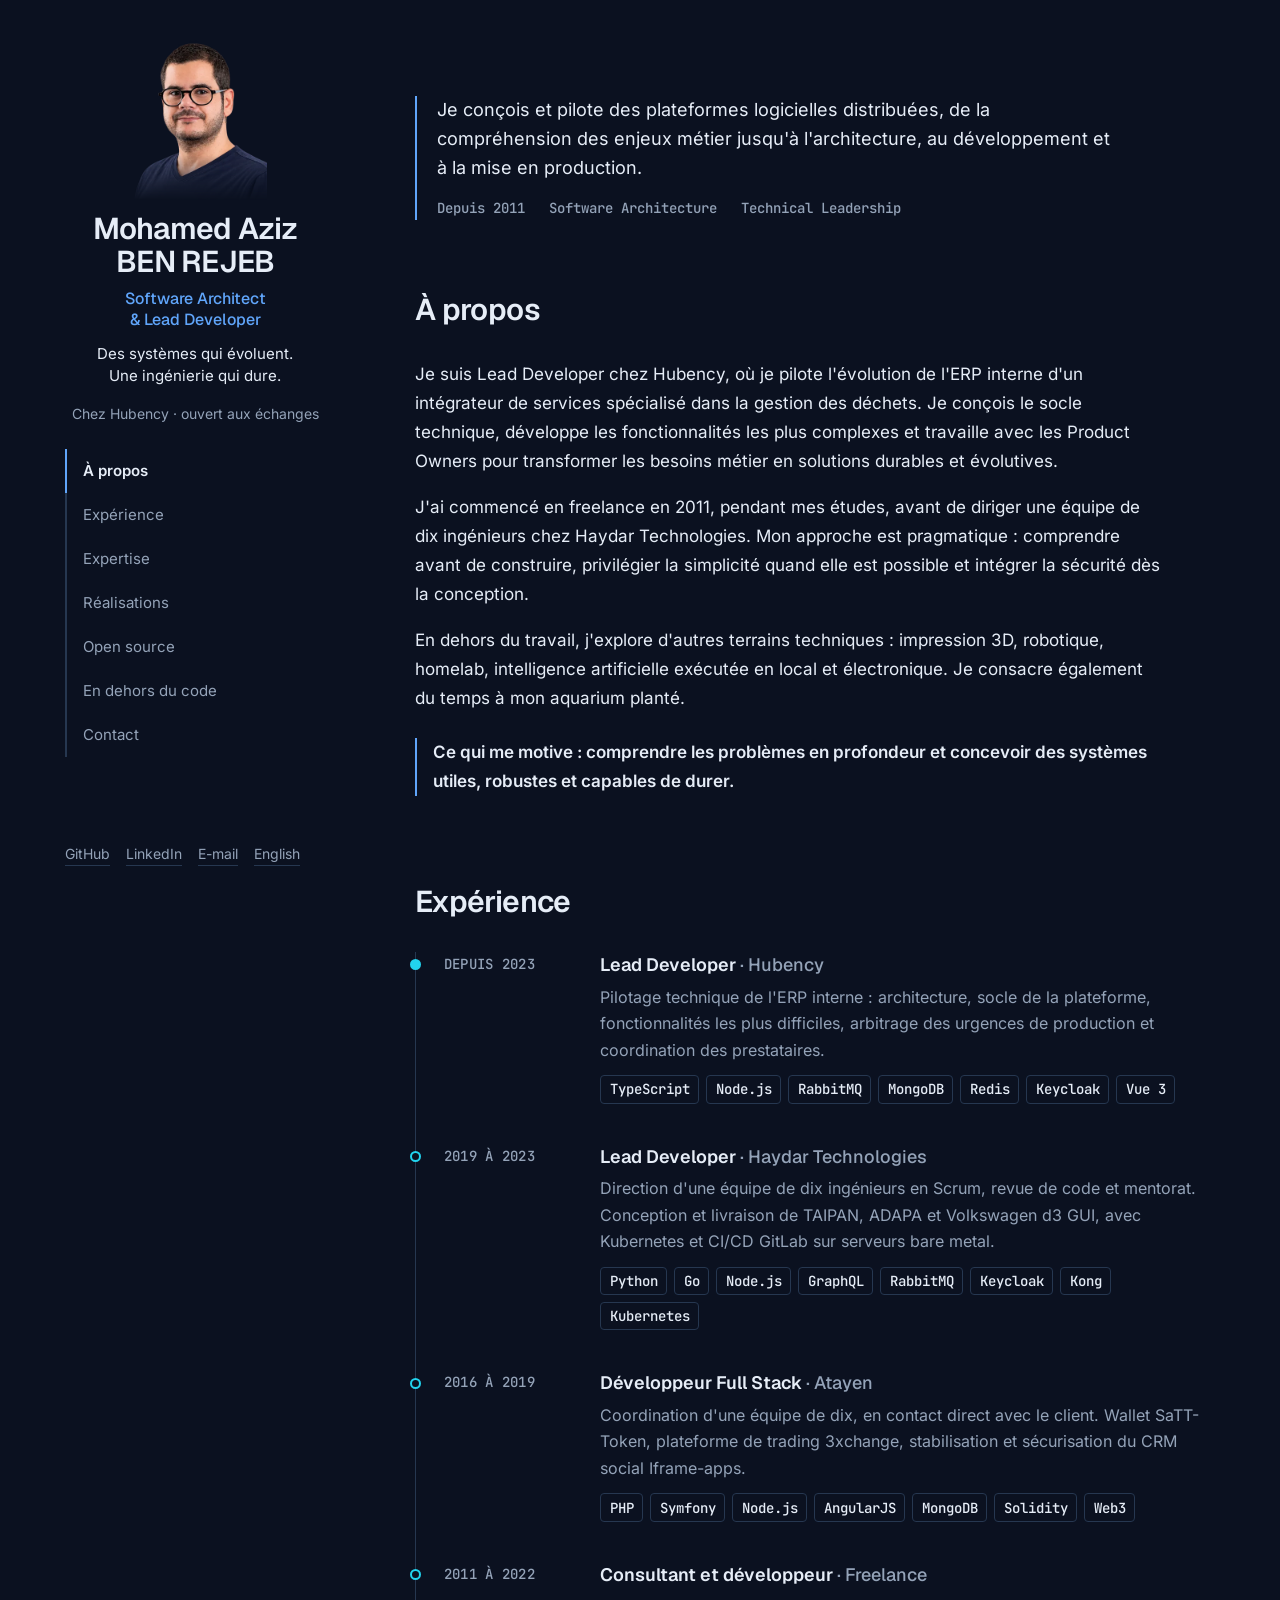
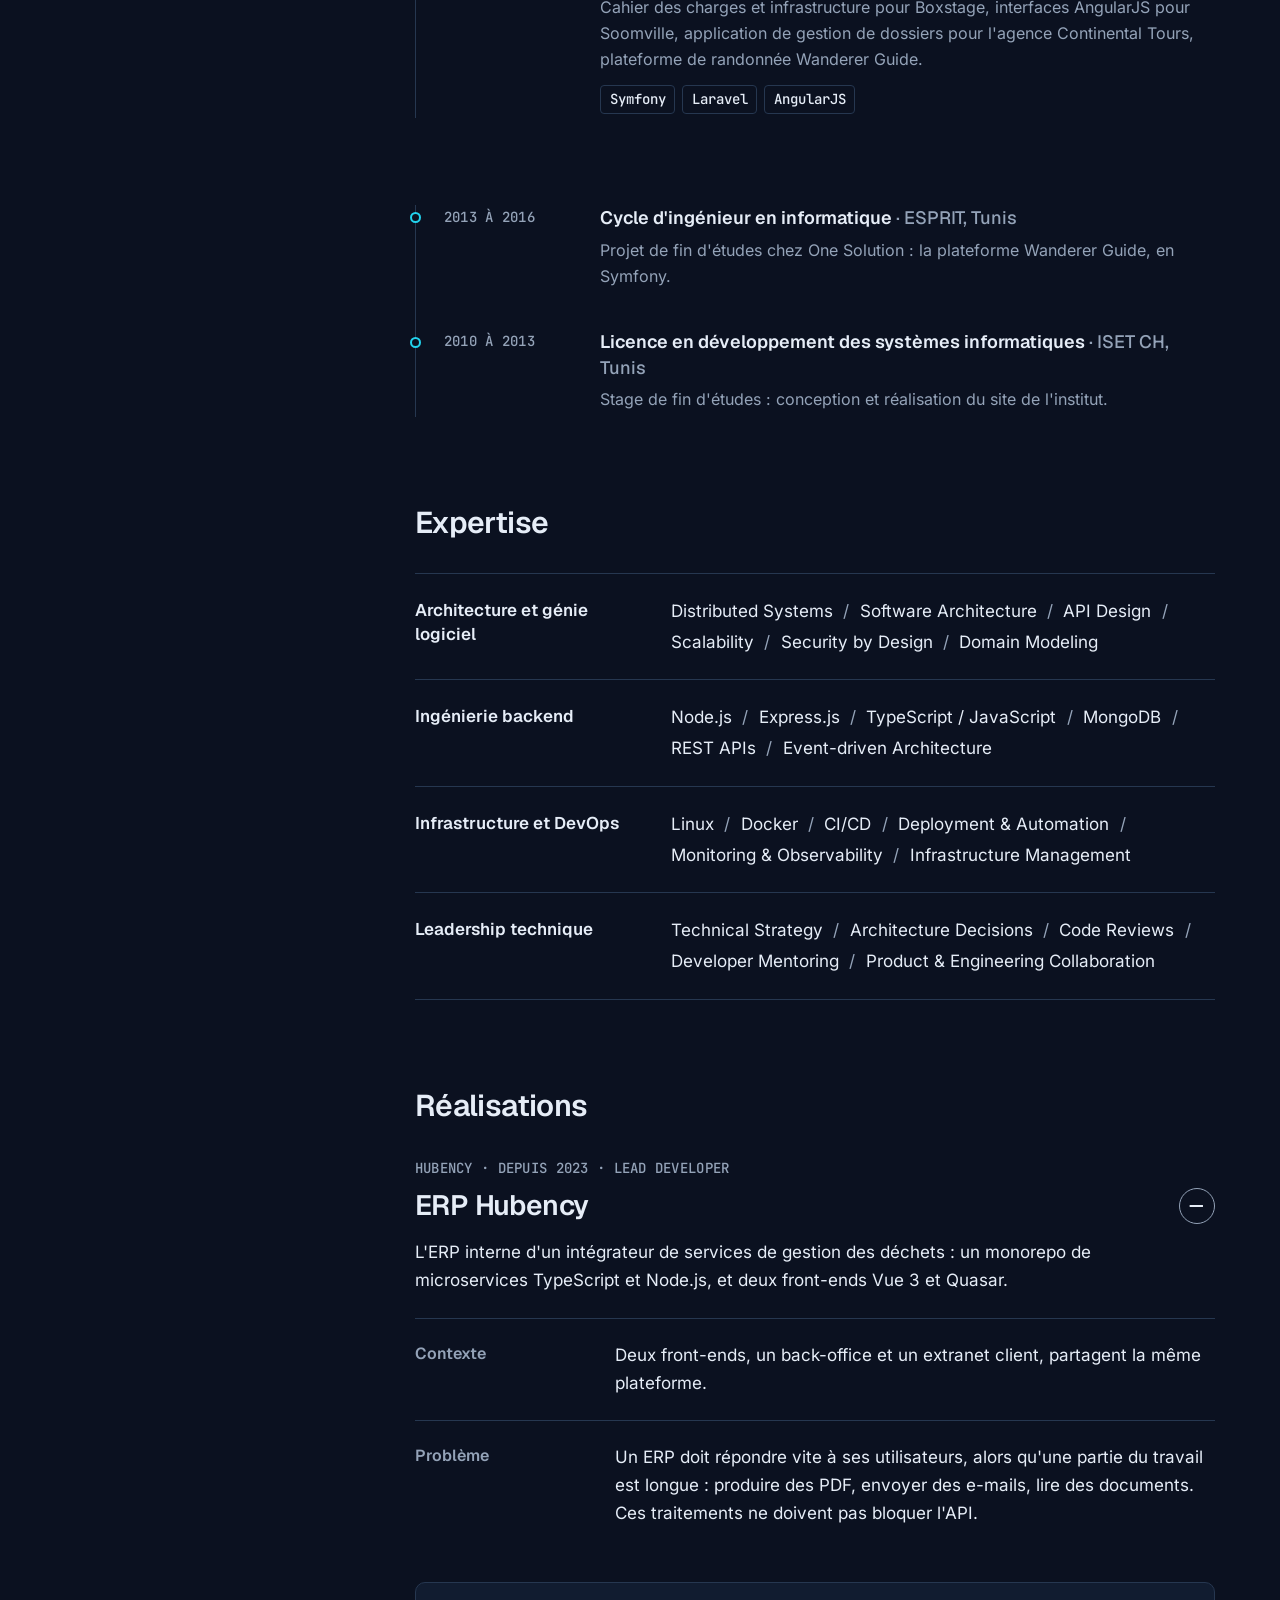
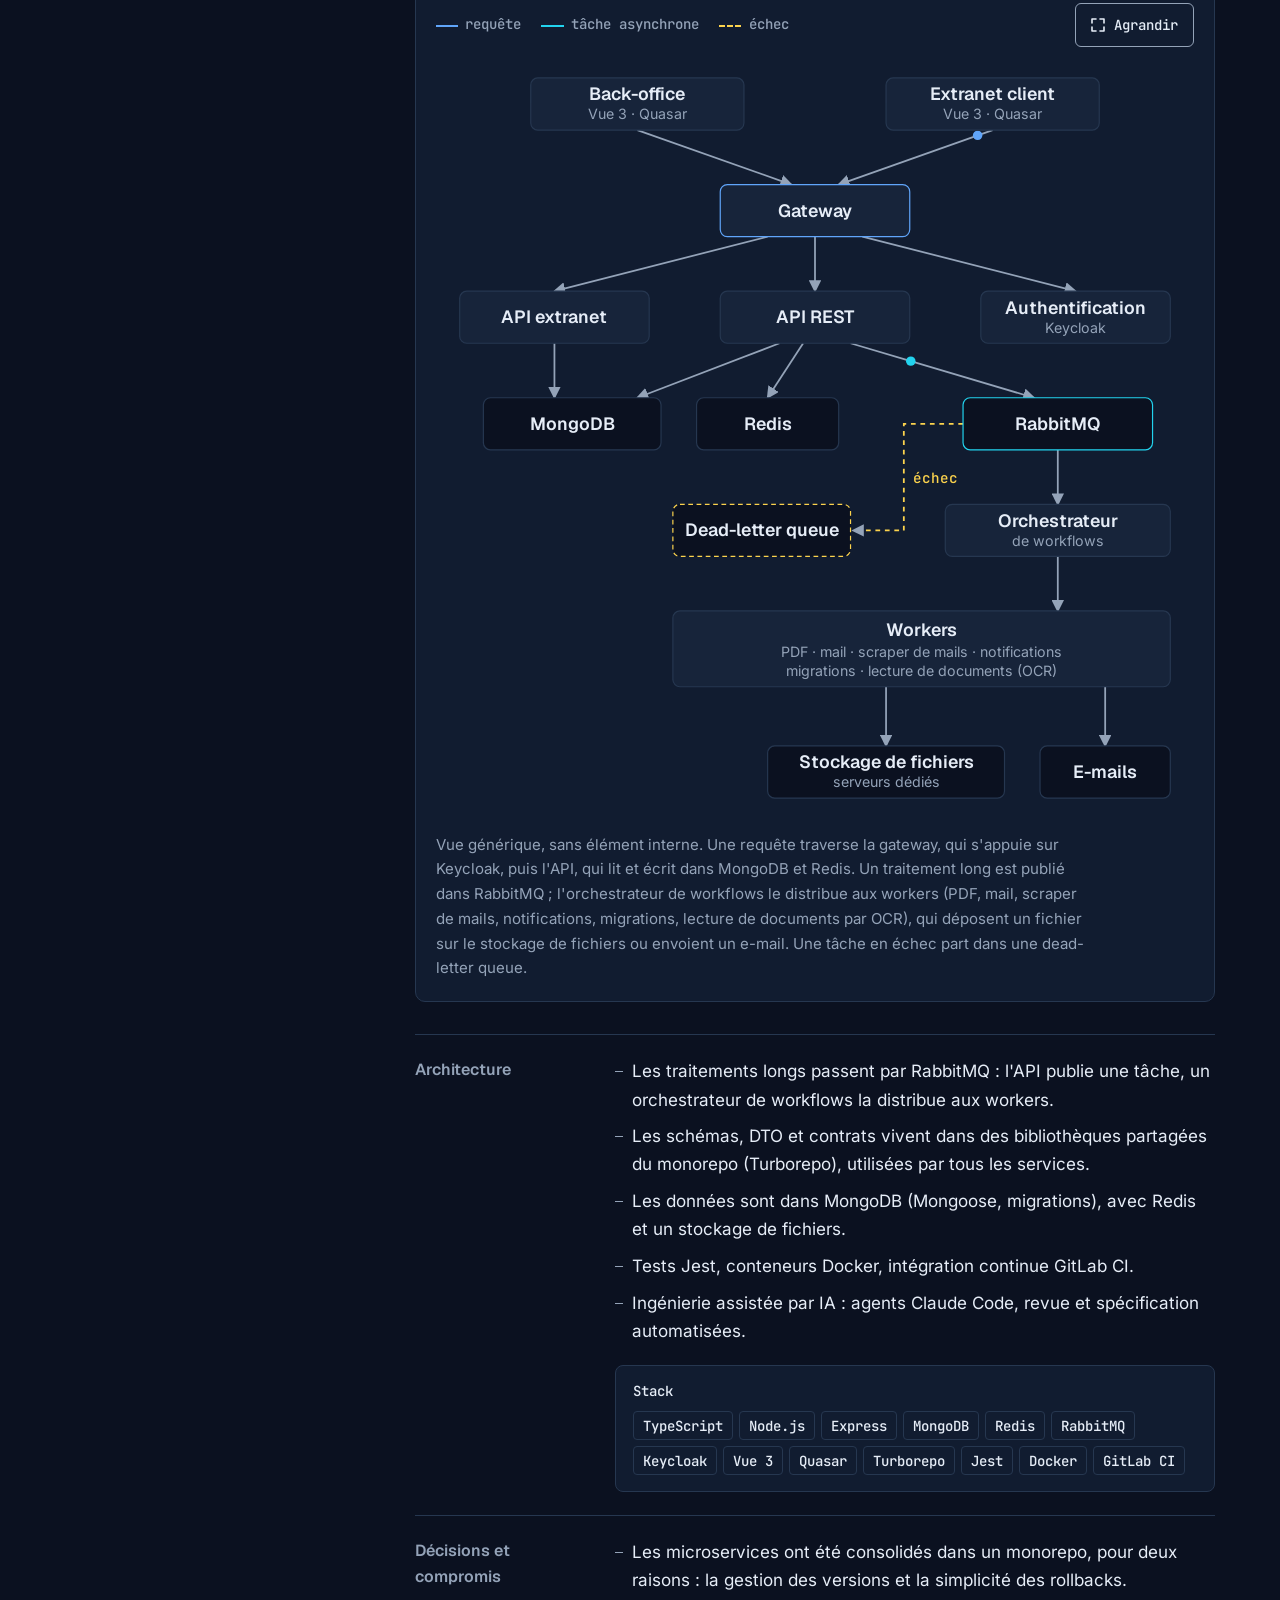
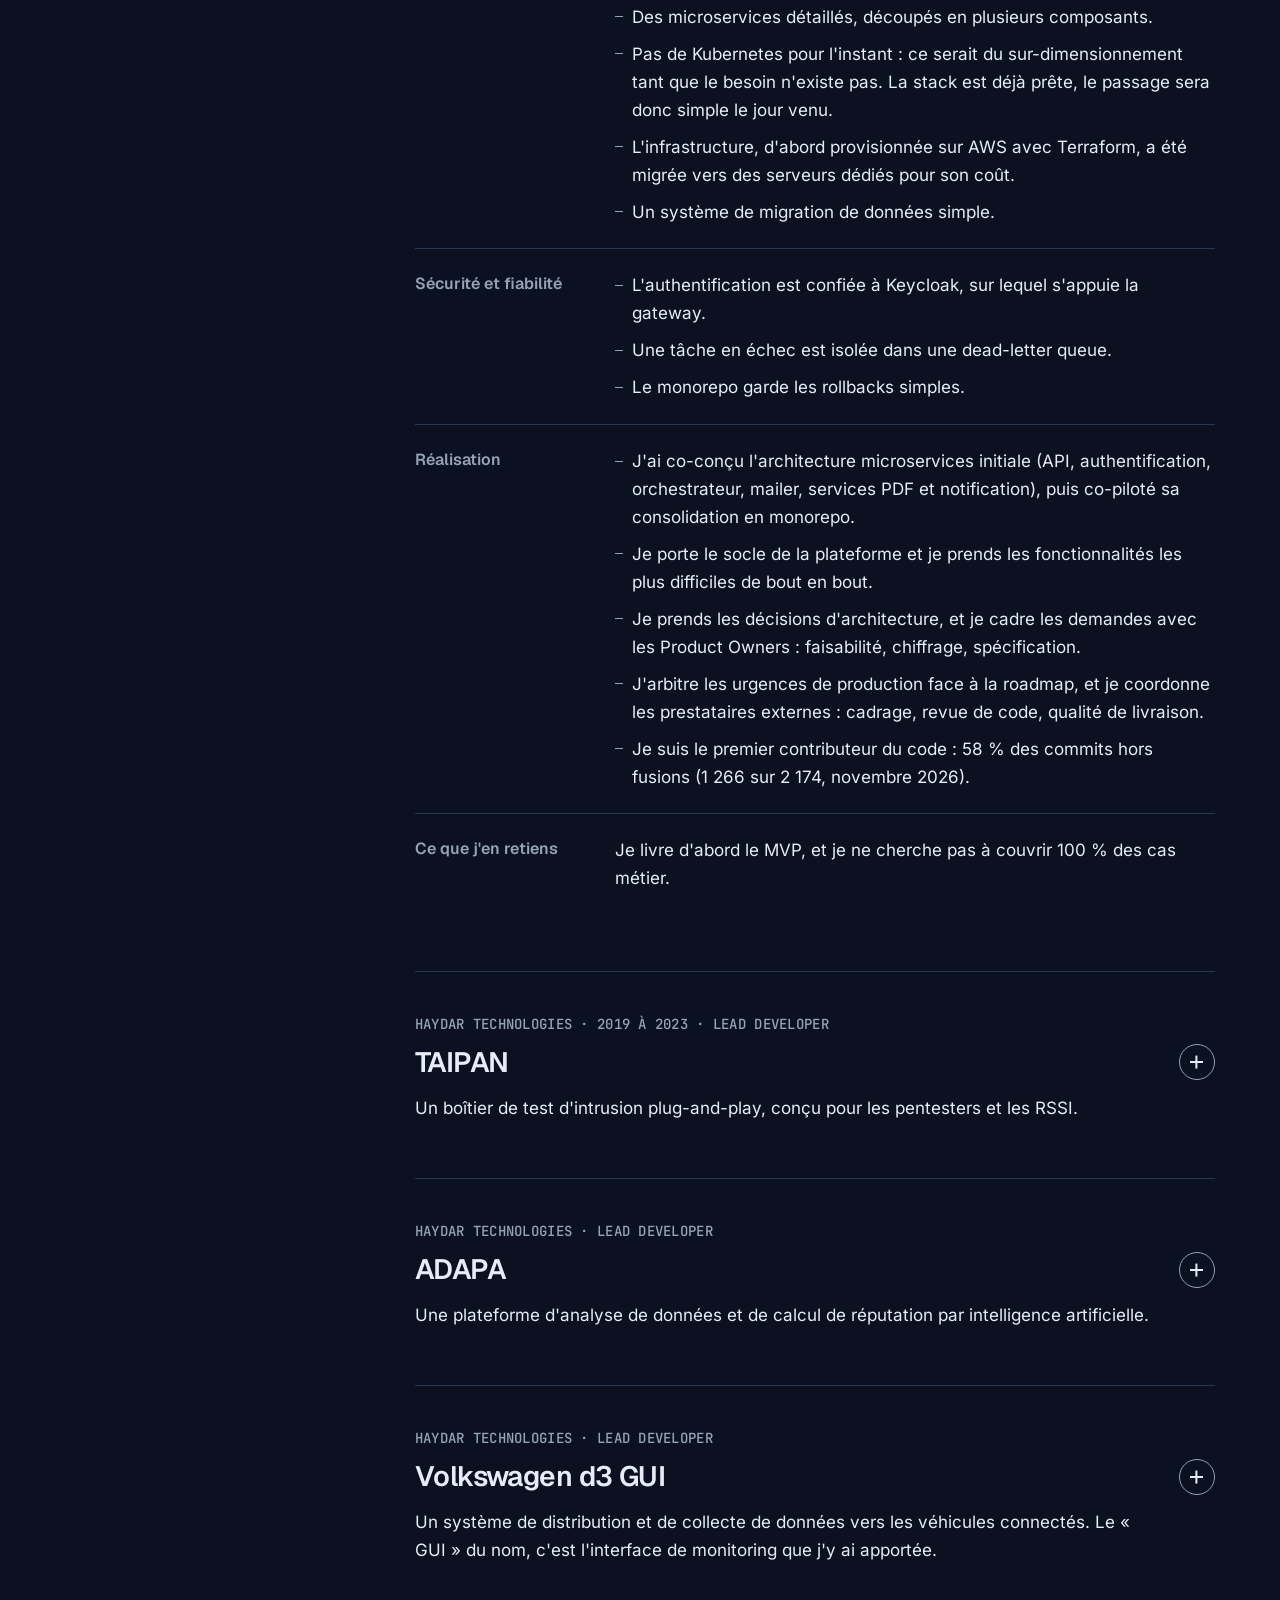
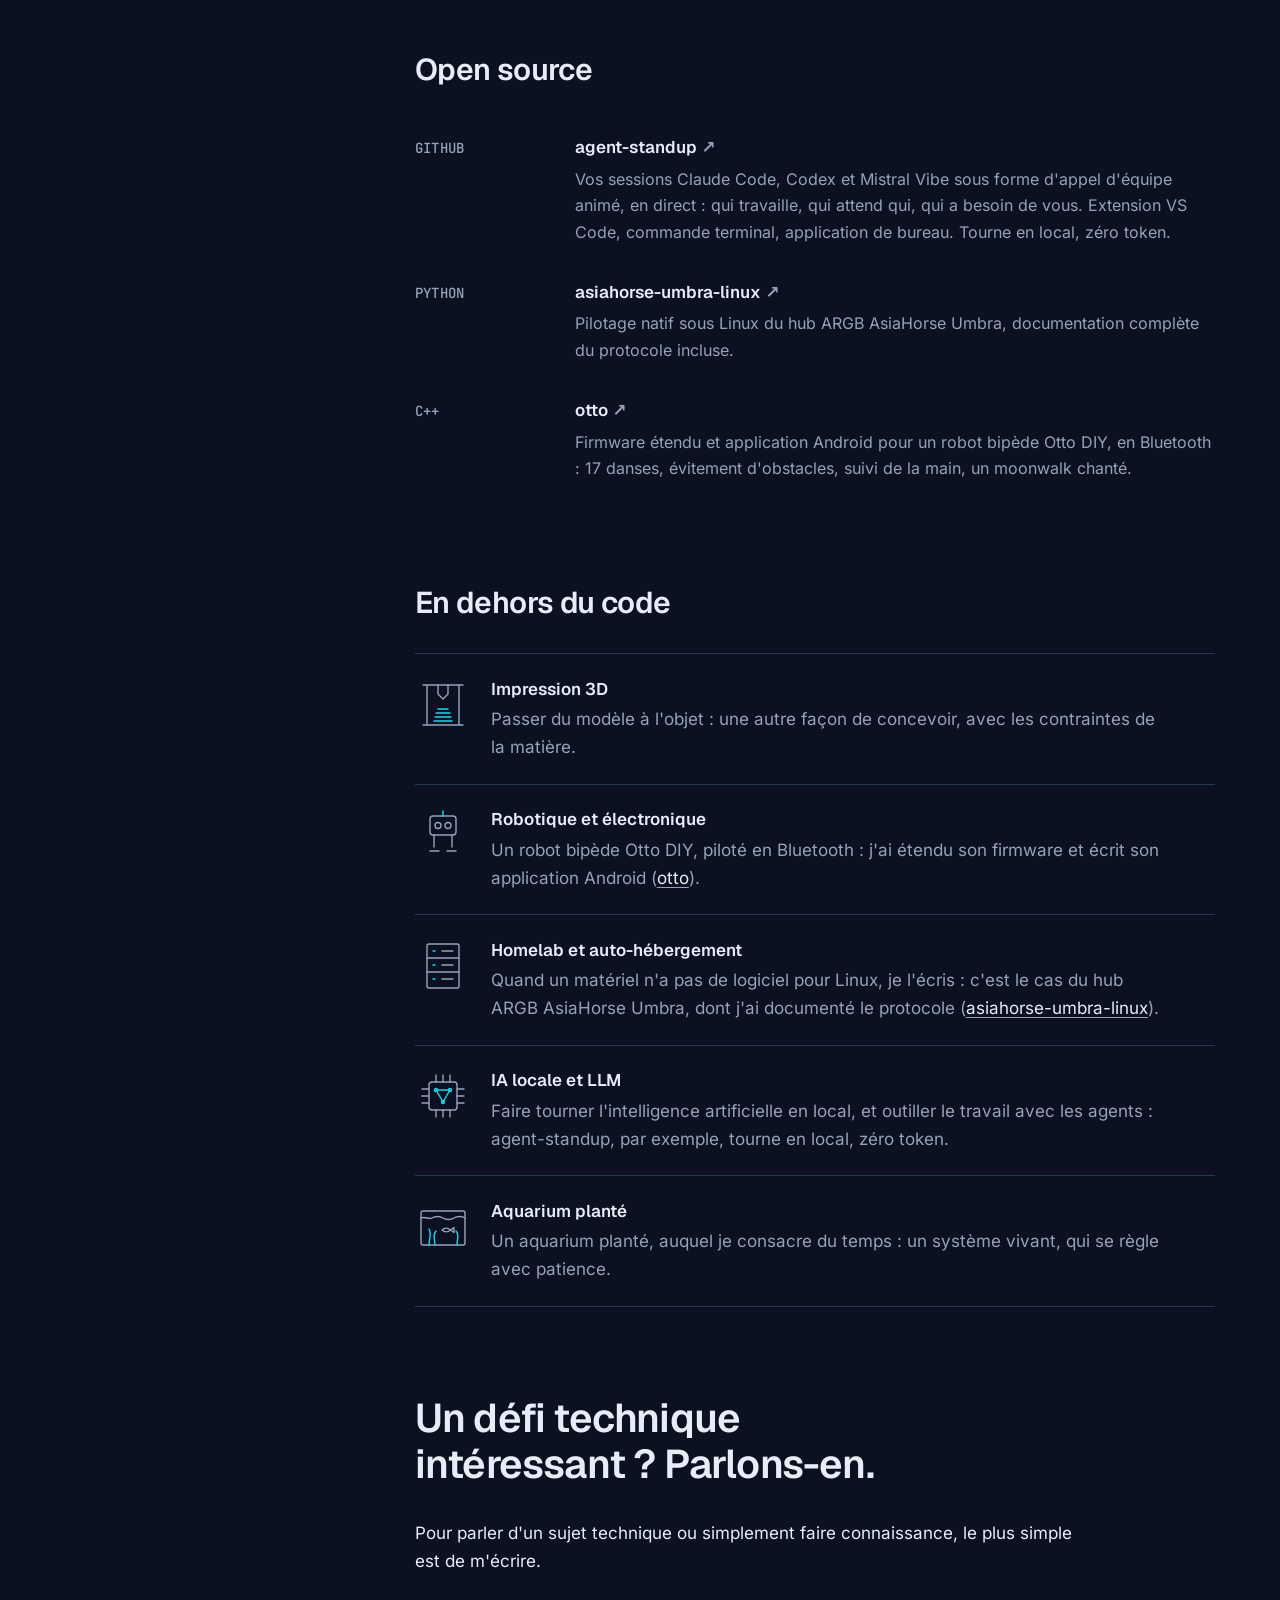
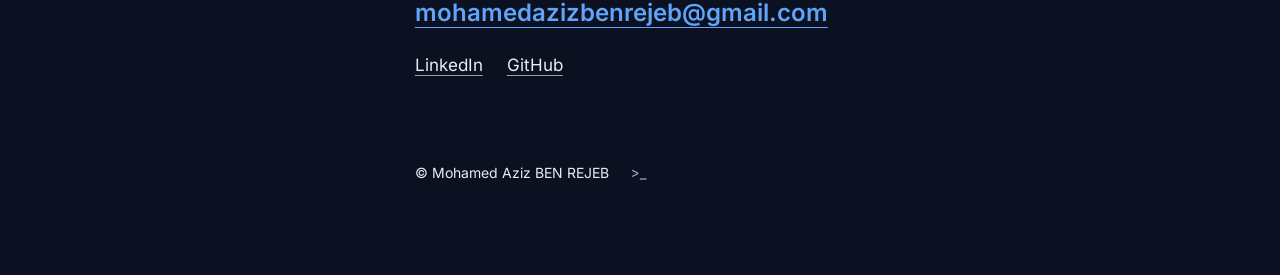
==== index.html @ cd6c84b9 "Site azizbr.fr" ====
<!doctype html> <html lang="fr"> <head> <meta charset="utf-8"> <meta name="viewport" content="width=device-width,initial-scale=1"> <title>Mohamed Aziz BEN REJEB, Software Architect &amp; Lead Developer</title> <meta name="description" content="Software Architect &amp; Lead Developer en Île-de-France. Je conçois et pilote des plateformes logicielles distribuées, des enjeux métier jusqu'à la mise en production."> <link rel="canonical" href="https://azizbr.fr/"> <link rel="alternate" hreflang="fr" href="https://azizbr.fr/"> <link rel="alternate" hreflang="en" href="https://azizbr.fr/en/"> <link rel="alternate" hreflang="x-default" href="https://azizbr.fr/"> <meta property="og:type" content="website"> <meta property="og:locale" content="fr_FR"> <meta property="og:locale:alternate" content="en_US"> <meta property="og:url" content="https://azizbr.fr/"> <meta property="og:title" content="Mohamed Aziz BEN REJEB, Software Architect &amp; Lead Developer"> <meta property="og:description" content="Des systèmes qui évoluent. Une ingénierie qui dure. Je conçois et pilote des plateformes logicielles distribuées, de la compréhension des enjeux métier jusqu'à l'architecture, au développement et à la mise en production."> <meta property="og:image" content="https://azizbr.fr/img/og.png"> <meta property="og:image:width" content="1200"> <meta property="og:image:height" content="630"> <meta name="twitter:card" content="summary_large_image"> <meta name="theme-color" content="#0B1120"> <link rel="icon" href="favicon.svg" type="image/svg+xml"> <link rel="preload" href="fonts/inter.woff2" as="font" type="font/woff2" crossorigin> <link rel="stylesheet" href="css/site.css"> <script>document.documentElement.classList.add("js")</script> <script type="module" src="js/site.js"></script> <script type="application/ld+json"> {"@context":"https://schema.org","@type":"Person","name":"Mohamed Aziz BEN REJEB","jobTitle":"Software Architect & Lead Developer","url":"https://azizbr.fr/","email":"mailto:mohamedazizbenrejeb@gmail.com","address":{"@type":"PostalAddress","addressRegion":"Île-de-France","addressCountry":"FR"},"sameAs":["https://www.linkedin.com/in/mohamed-aziz-ben-rejeb","https://github.com/mohamedaziz"]} </script> </head> <body> <a class="evitement" href="#contenu">Aller au contenu</a> <div class="barre-mobile"> <a class="nom-court" href="#haut">Aziz BEN&nbsp;REJEB</a> <button class="menu" type="button" aria-expanded="false" aria-controls="sections">Menu</button> </div> <div class="page"> <header class="colonne-gauche" id="haut"> <img class="portrait" src="img/portrait.webp" alt="Portrait de Mohamed Aziz BEN REJEB" width="360" height="400" fetchpriority="high"> <h1>Mohamed Aziz BEN&nbsp;REJEB</h1> <p class="titre" lang="en">Software Architect &amp; Lead Developer</p> <p class="slogan">Des systèmes qui évoluent. Une ingénierie qui dure.</p> <p class="pitch">Je conçois et pilote des plateformes logicielles distribuées, de la compréhension des enjeux métier jusqu'à l'architecture, au développement et à la mise en production.</p> <ul class="reperes" aria-label="Repères"><li>Depuis 2011</li><li lang="en">Software Architecture</li><li lang="en">Technical Leadership</li></ul> <p class="situation">Chez Hubency · ouvert aux échanges</p> <nav class="nav" aria-label="Sections"> <ul id="sections"> <li><a href="#a-propos">À propos</a></li> <li><a href="#experience">Expérience</a></li> <li><a href="#expertise">Expertise</a></li> <li><a href="#etudes">Réalisations</a></li> <li><a href="#open-source">Open source</a></li> <li><a href="#hors-code">En dehors du code</a></li> <li><a href="#contact">Contact</a></li> </ul> </nav> <ul class="reseaux" aria-label="Me retrouver"> <li><a href="https://github.com/mohamedaziz" rel="me"><span>GitHub</span></a></li> <li><a href="https://www.linkedin.com/in/mohamed-aziz-ben-rejeb" rel="me"><span>LinkedIn</span></a></li> <li><a href="mailto:mohamedazizbenrejeb@gmail.com"><span>E-mail</span></a></li> <li><a href="en/" hreflang="en" lang="en"><span>English</span></a></li> </ul> </header> <main id="contenu"> <div class="chapeau"> <p class="pitch">Je conçois et pilote des plateformes logicielles distribuées, de la compréhension des enjeux métier jusqu'à l'architecture, au développement et à la mise en production.</p> <ul class="reperes" aria-label="Repères"><li>Depuis 2011</li><li lang="en">Software Architecture</li><li lang="en">Technical Leadership</li></ul> </div> <section id="a-propos" aria-labelledby="t-a-propos"> <h2 id="t-a-propos">À propos</h2> <div class="a-propos"> <div class="prose"> <p>Je suis Lead Developer chez Hubency, où je pilote l'évolution de l'ERP interne d'un intégrateur de services spécialisé dans la gestion des déchets. Je conçois le socle technique, développe les fonctionnalités les plus complexes et travaille avec les Product Owners pour transformer les besoins métier en solutions durables et évolutives.</p> <p>J'ai commencé en freelance en 2011, pendant mes études, avant de diriger une équipe de dix ingénieurs chez Haydar Technologies. Mon approche est pragmatique : comprendre avant de construire, privilégier la simplicité quand elle est possible et intégrer la sécurité dès la conception.</p> <p>En dehors du travail, j'explore d'autres terrains techniques : impression 3D, robotique, homelab, intelligence artificielle exécutée en local et électronique. Je consacre également du temps à mon aquarium planté.</p> <p class="moteur">Ce qui me motive : comprendre les problèmes en profondeur et concevoir des systèmes utiles, robustes et capables de durer.</p> </div> </div> </section> <section id="experience" aria-labelledby="t-experience"> <h2 class="revele" id="t-experience">Expérience</h2> <ol class="timeline"> <li class="etape revele"> <p class="dates">Depuis 2023</p> <div> <h3>Lead Developer <span class="org">· Hubency</span></h3> <p class="desc">Pilotage technique de l'ERP interne : architecture, socle de la plateforme, fonctionnalités les plus difficiles, arbitrage des urgences de production et coordination des prestataires.</p> <ul class="tags" aria-label="Technologies"><li>TypeScript</li><li>Node.js</li><li>RabbitMQ</li><li>MongoDB</li><li>Redis</li><li>Keycloak</li><li>Vue 3</li></ul> </div> </li> <li class="etape revele"> <p class="dates">2019 à 2023</p> <div> <h3>Lead Developer <span class="org">· Haydar Technologies</span></h3> <p class="desc">Direction d'une équipe de dix ingénieurs en Scrum, revue de code et mentorat. Conception et livraison de TAIPAN, ADAPA et Volkswagen d3 GUI, avec Kubernetes et CI/CD GitLab sur serveurs bare metal.</p> <ul class="tags" aria-label="Technologies"><li>Python</li><li>Go</li><li>Node.js</li><li>GraphQL</li><li>RabbitMQ</li><li>Keycloak</li><li>Kong</li><li>Kubernetes</li></ul> </div> </li> <li class="etape revele"> <p class="dates">2016 à 2019</p> <div> <h3>Développeur Full Stack <span class="org">· Atayen</span></h3> <p class="desc">Coordination d'une équipe de dix, en contact direct avec le client. Wallet SaTT-Token, plateforme de trading 3xchange, stabilisation et sécurisation du CRM social Iframe-apps.</p> <ul class="tags" aria-label="Technologies"><li>PHP</li><li>Symfony</li><li>Node.js</li><li>AngularJS</li><li>MongoDB</li><li>Solidity</li><li>Web3</li></ul> </div> </li> <li class="etape revele"> <p class="dates">2011 à 2022</p> <div> <h3>Consultant et développeur <span class="org">· Freelance</span></h3> <p class="desc">Cahier des charges et infrastructure pour Boxstage, interfaces AngularJS pour Soomville, application de gestion de dossiers pour l'agence Continental Tours, plateforme de randonnée Wanderer Guide.</p> <ul class="tags" aria-label="Technologies"><li>Symfony</li><li>Laravel</li><li>AngularJS</li></ul> </div> </li> </ol> <p class="sous-titre revele">Formation</p> <ol class="timeline"> <li class="etape revele"> <p class="dates">2013 à 2016</p> <div> <h3>Cycle d'ingénieur en informatique <span class="org">· ESPRIT, Tunis</span></h3> <p class="desc">Projet de fin d'études chez One Solution : la plateforme Wanderer Guide, en Symfony.</p> </div> </li> <li class="etape revele"> <p class="dates">2010 à 2013</p> <div> <h3>Licence en développement des systèmes informatiques <span class="org">· ISET CH, Tunis</span></h3> <p class="desc">Stage de fin d'études : conception et réalisation du site de l'institut.</p> </div> </li> </ol> </section> <section id="expertise" aria-labelledby="t-expertise"> <h2 class="revele" id="t-expertise">Expertise</h2> <div class="domaines"> <div class="domaine revele"> <h3>Architecture et génie logiciel</h3> <ul class="savoirs" lang="en"><li>Distributed Systems</li><li>Software Architecture</li><li>API Design</li><li>Scalability</li><li>Security by Design</li><li>Domain Modeling</li></ul> </div> <div class="domaine revele"> <h3>Ingénierie backend</h3> <ul class="savoirs" lang="en"><li>Node.js</li><li>Express.js</li><li>TypeScript / JavaScript</li><li>MongoDB</li><li>REST APIs</li><li>Event-driven Architecture</li></ul> </div> <div class="domaine revele"> <h3>Infrastructure et DevOps</h3> <ul class="savoirs" lang="en"><li>Linux</li><li>Docker</li><li>CI/CD</li><li>Deployment &amp; Automation</li><li>Monitoring &amp; Observability</li><li>Infrastructure Management</li></ul> </div> <div class="domaine revele"> <h3>Leadership technique</h3> <ul class="savoirs" lang="en"><li>Technical Strategy</li><li>Architecture Decisions</li><li>Code Reviews</li><li>Developer Mentoring</li><li>Product &amp; Engineering Collaboration</li></ul> </div> </div> </section> <section id="etudes" aria-labelledby="t-etudes"> <h2 class="revele" id="t-etudes">Réalisations</h2> <article class="cas revele" aria-labelledby="t-erp"> <div class="cas-entete"> <span class="dates">Hubency · depuis 2023 · Lead Developer</span> <h3 id="t-erp"><button class="bascule" type="button" aria-expanded="true" aria-controls="cas-erp" data-ouvert>ERP Hubency<span class="signe" aria-hidden="true"></span></button></h3> <p>L'ERP interne d'un intégrateur de services de gestion des déchets : un monorepo de microservices TypeScript et Node.js, et deux front-ends Vue&nbsp;3 et Quasar.</p> </div> <div class="cas-detail" id="cas-erp"> <div class="cas-interieur"> <div class="rubrique revele"> <h4>Contexte</h4> <div> <p>Deux front-ends, un back-office et un extranet client, partagent la même plateforme.</p> </div> </div> <div class="rubrique revele"> <h4>Problème</h4> <div> <p>Un ERP doit répondre vite à ses utilisateurs, alors qu'une partie du travail est longue : produire des PDF, envoyer des e-mails, lire des documents. Ces traitements ne doivent pas bloquer l'API.</p> </div> </div> <figure class="schema revele"> <div class="schema-haut"> <div class="legende" aria-hidden="true"> <span class="l-req">requête</span><span class="l-async">tâche asynchrone</span><span class="l-echec">échec</span> </div> <button class="agrandir" type="button" aria-haspopup="dialog" aria-controls="zoom" aria-describedby="erp-titre"><svg viewBox="0 0 16 16" aria-hidden="true" focusable="false"><path d="M2 6V2h4M10 2h4v4M14 10v4h-4M6 14H2v-4"/></svg>Agrandir</button> </div> <div class="schema-defile" tabindex="0" role="group" aria-labelledby="erp-titre"> <svg class="archi" viewBox="0 0 640 640" role="img" aria-labelledby="erp-titre erp-desc"> <title id="erp-titre">Architecture générique de l'ERP</title> <desc id="erp-desc">Le back-office et l'extranet client passent par une gateway, qui s'appuie sur le service d'authentification Keycloak et transmet aux API REST et extranet. Les API lisent et écrivent dans MongoDB et Redis. Pour un traitement long, l'API REST publie une tâche dans RabbitMQ ; un orchestrateur de workflows la distribue aux workers PDF, mail, scraper de mails, notifications, migrations et lecture de documents (OCR), qui déposent les fichiers sur le stockage de fichiers ou envoient les e-mails. Une tâche en échec part dans une dead-letter queue.</desc> <defs> <marker id="erp-fl" viewBox="0 0 8 8" refX="7" refY="4" markerWidth="7" markerHeight="7" orient="auto-start-reverse"><path d="M0 0 8 4 0 8z" fill="#94A3B8"/></marker> </defs> <g class="trajets"> <path id="erp-r-bo" d="M170 38 V60 L300 106 L320 150 V196 L290 240 L170 286 L115 308"/> <path id="erp-r-auth" d="M170 38 V60 L300 106 L360 150 L540 196 V218"/> <path id="erp-r-ext" d="M470 38 V60 L340 106 L280 150 L100 196 V308"/> <path id="erp-r-pdf" d="M320 218 L350 240 L505 286 L525 308 V498 L380 530 V602"/> <path id="erp-r-mail" d="M320 218 L350 240 L505 286 L525 308 V498 L565 530 V602"/> <path id="erp-r-echec" d="M525 308 H395 V398 H275"/> </g> <g class="liens" marker-end="url(#erp-fl)"> <path d="M170 60 L300 106"/><path d="M470 60 L340 106"/> <path d="M280 150 L100 196"/><path d="M320 150 V196"/><path d="M360 150 L540 196"/> <path d="M100 240 V286"/><path d="M290 240 L170 286"/><path d="M310 240 L280 286"/> <path d="M350 240 L505 286"/><path d="M525 330 V376"/><path d="M525 420 V466"/> <path d="M380 530 V580"/><path d="M565 530 V580"/> <path class="ech" d="M445 308 H395 V398 H352"/> </g> <text class="m g ech" x="403" y="358">échec</text> <g class="points"> <circle class="point" r="4" fill="#60A5FA"><animateMotion dur="6s" repeatCount="indefinite" keyPoints="0;1;1" keyTimes="0;.55;1" calcMode="linear"><mpath href="#erp-r-bo"/></animateMotion></circle> <circle class="point" r="4" fill="#60A5FA"><animateMotion dur="6s" repeatCount="indefinite" keyPoints="0;1;1" keyTimes="0;.35;1" calcMode="linear"><mpath href="#erp-r-auth"/></animateMotion></circle> <circle class="point" r="4" fill="#60A5FA"><animateMotion dur="6s" begin="-3s" repeatCount="indefinite" keyPoints="0;1;1" keyTimes="0;.5;1" calcMode="linear"><mpath href="#erp-r-ext"/></animateMotion></circle> <circle class="point" r="4" fill="#22D3EE"><animateMotion dur="7s" begin="-1.5s" repeatCount="indefinite" keyPoints="0;1;1" keyTimes="0;.6;1" calcMode="linear"><mpath href="#erp-r-pdf"/></animateMotion></circle> <circle class="point" r="4" fill="#22D3EE"><animateMotion dur="7s" begin="-4.5s" repeatCount="indefinite" keyPoints="0;1;1" keyTimes="0;.6;1" calcMode="linear"><mpath href="#erp-r-mail"/></animateMotion></circle> <circle class="point" r="4" fill="#FCD34D"><animateMotion dur="12s" begin="-6s" repeatCount="indefinite" keyPoints="0;1;1" keyTimes="0;.2;1" calcMode="linear"><mpath href="#erp-r-echec"/></animateMotion></circle> </g> <g> <rect class="n" x="80" y="16" width="180" height="44" rx="6"/><text class="t" x="170" y="35">Back-office</text><text class="s" x="170" y="51">Vue 3 · Quasar</text> <rect class="n" x="380" y="16" width="180" height="44" rx="6"/><text class="t" x="470" y="35">Extranet client</text><text class="s" x="470" y="51">Vue 3 · Quasar</text> <rect class="n acc" x="240" y="106" width="160" height="44" rx="6"/><text class="t" x="320" y="133">Gateway</text> <rect class="n" x="20" y="196" width="160" height="44" rx="6"/><text class="t" x="100" y="223">API extranet</text> <rect class="n" x="240" y="196" width="160" height="44" rx="6"/><text class="t" x="320" y="223">API REST</text> <rect class="n" x="460" y="196" width="160" height="44" rx="6"/><text class="t" x="540" y="215">Authentification</text><text class="s" x="540" y="231">Keycloak</text> <rect class="d" x="40" y="286" width="150" height="44" rx="6"/><text class="t" x="115" y="313">MongoDB</text> <rect class="d" x="220" y="286" width="120" height="44" rx="6"/><text class="t" x="280" y="313">Redis</text> <rect class="d asy" x="445" y="286" width="160" height="44" rx="6"/><text class="t" x="525" y="313">RabbitMQ</text> <rect class="d ech" x="200" y="376" width="150" height="44" rx="6"/><text class="t" x="275" y="403">Dead-letter queue</text> <rect class="n" x="430" y="376" width="190" height="44" rx="6"/><text class="t" x="525" y="395">Orchestrateur</text><text class="s" x="525" y="411">de workflows</text> <rect class="n" x="200" y="466" width="420" height="64" rx="6"/><text class="t" x="410" y="487">Workers</text><text class="s" x="410" y="505">PDF · mail · scraper de mails · notifications</text><text class="s" x="410" y="521">migrations · lecture de documents (OCR)</text> <rect class="d" x="280" y="580" width="200" height="44" rx="6"/><text class="t" x="380" y="599">Stockage de fichiers</text><text class="s" x="380" y="615">serveurs dédiés</text> <rect class="d" x="510" y="580" width="110" height="44" rx="6"/><text class="t" x="565" y="607">E-mails</text> </g> </svg> </div> <figcaption>Vue générique, sans élément interne. Une requête traverse la gateway, qui s'appuie sur Keycloak, puis l'API, qui lit et écrit dans MongoDB et Redis. Un traitement long est publié dans RabbitMQ ; l'orchestrateur de workflows le distribue aux workers (PDF, mail, scraper de mails, notifications, migrations, lecture de documents par OCR), qui déposent un fichier sur le stockage de fichiers ou envoient un e-mail. Une tâche en échec part dans une dead-letter queue.</figcaption> </figure> <div class="rubrique revele"> <h4>Architecture</h4> <div> <ul class="puces"> <li>Les traitements longs passent par RabbitMQ : l'API publie une tâche, un orchestrateur de workflows la distribue aux workers.</li> <li>Les schémas, DTO et contrats vivent dans des bibliothèques partagées du monorepo (Turborepo), utilisées par tous les services.</li> <li>Les données sont dans MongoDB (Mongoose, migrations), avec Redis et un stockage de fichiers.</li> <li>Tests Jest, conteneurs Docker, intégration continue GitLab CI.</li> <li>Ingénierie assistée par IA : agents Claude Code, revue et spécification automatisées.</li> </ul> <div class="encadre"> <p class="encadre-titre">Stack</p> <ul class="tags" aria-label="Technologies"><li>TypeScript</li><li>Node.js</li><li>Express</li><li>MongoDB</li><li>Redis</li><li>RabbitMQ</li><li>Keycloak</li><li>Vue 3</li><li>Quasar</li><li>Turborepo</li><li>Jest</li><li>Docker</li><li>GitLab CI</li></ul> </div> </div> </div> <div class="rubrique revele"> <h4>Décisions et compromis</h4> <div> <ul class="puces"> <li>Les microservices ont été consolidés dans un monorepo, pour deux raisons : la gestion des versions et la simplicité des rollbacks.</li> <li>Des microservices détaillés, découpés en plusieurs composants.</li> <li>Pas de Kubernetes pour l'instant : ce serait du sur-dimensionnement tant que le besoin n'existe pas. La stack est déjà prête, le passage sera donc simple le jour venu.</li> <li>L'infrastructure, d'abord provisionnée sur AWS avec Terraform, a été migrée vers des serveurs dédiés pour son coût.</li> <li>Un système de migration de données simple.</li> </ul> </div> </div> <div class="rubrique revele"> <h4>Sécurité et fiabilité</h4> <div> <ul class="puces"> <li>L'authentification est confiée à Keycloak, sur lequel s'appuie la gateway.</li> <li>Une tâche en échec est isolée dans une dead-letter queue.</li> <li>Le monorepo garde les rollbacks simples.</li> </ul> </div> </div> <div class="rubrique revele"> <h4>Réalisation</h4> <div> <ul class="puces"> <li>J'ai co-conçu l'architecture microservices initiale (API, authentification, orchestrateur, mailer, services PDF et notification), puis co-piloté sa consolidation en monorepo.</li> <li>Je porte le socle de la plateforme et je prends les fonctionnalités les plus difficiles de bout en bout.</li> <li>Je prends les décisions d'architecture, et je cadre les demandes avec les Product Owners : faisabilité, chiffrage, spécification.</li> <li>J'arbitre les urgences de production face à la roadmap, et je coordonne les prestataires externes : cadrage, revue de code, qualité de livraison.</li> <li>Je suis le premier contributeur du code : 58&nbsp;% des commits hors fusions (1&nbsp;266 sur 2&nbsp;174, novembre 2026).</li> </ul> </div> </div> <div class="rubrique revele"> <h4>Ce que j'en retiens</h4> <div> <p>Je livre d'abord le MVP, et je ne cherche pas à couvrir 100&nbsp;% des cas métier.</p> </div> </div> </div> </div> </article> <article class="cas revele" aria-labelledby="t-taipan"> <div class="cas-entete"> <span class="dates">Haydar Technologies · 2019 à 2023 · Lead Developer</span> <h3 id="t-taipan"><button class="bascule" type="button" aria-expanded="true" aria-controls="cas-taipan">TAIPAN<span class="signe" aria-hidden="true"></span></button></h3> <p>Un boîtier de test d'intrusion plug-and-play, conçu pour les pentesters et les RSSI.</p> </div> <div class="cas-detail" id="cas-taipan"> <div class="cas-interieur"> <div class="rubrique revele"> <h4>Problème</h4> <div> <p>Offrir aux pentesters et aux RSSI un test d'intrusion prêt à l'emploi : un boîtier qu'on branche, piloté depuis une interface web, avec des moteurs d'attaque qui peuvent aussi tourner à distance, sur d'autres machines. Ces moteurs doivent être authentifiés un par un.</p> </div> </div> <figure class="schema revele"> <div class="schema-haut"> <div class="legende" aria-hidden="true"> <span class="l-req">requête</span><span class="l-async">message MQTT</span> </div> <button class="agrandir" type="button" aria-haspopup="dialog" aria-controls="zoom" aria-describedby="taipan-titre"><svg viewBox="0 0 16 16" aria-hidden="true" focusable="false"><path d="M2 6V2h4M10 2h4v4M14 10v4h-4M6 14H2v-4"/></svg>Agrandir</button> </div> <div class="schema-defile" tabindex="0" role="group" aria-labelledby="taipan-titre"> <svg class="archi" viewBox="0 0 640 416" role="img" aria-labelledby="taipan-titre taipan-desc"> <title id="taipan-titre">Architecture de TAIPAN</title> <desc id="taipan-desc">L'interface web et le noyau, en Flask. Le noyau utilise Redis pour le cache et les sessions des moteurs d'attaque, et les bases MongoDB et PostgreSQL. Il échange dans les deux sens avec les agents, trois sur le schéma, par un broker MQTT. Chaque agent porte des moteurs d'attaque, peut tourner à distance sur une autre machine et a son propre certificat.</desc> <defs> <marker id="taipan-fl" viewBox="0 0 8 8" refX="7" refY="4" markerWidth="7" markerHeight="7" orient="auto-start-reverse"><path d="M0 0 8 4 0 8z" fill="#94A3B8"/></marker> </defs> <g class="trajets"> <path id="taipan-r-req" d="M320 38 V128 H532"/> <path id="taipan-r-redis" d="M320 128 H108"/> <path id="taipan-r-a1" d="M320 128 V228 L108 342"/> <path id="taipan-r-a2" d="M320 128 V342"/> <path id="taipan-r-a3" d="M532 342 L320 228 V128"/> </g> <g class="liens" marker-end="url(#taipan-fl)"> <path d="M320 60 V106"/> <g marker-start="url(#taipan-fl)"> <path d="M240 128 H200"/><path d="M400 128 H440"/><path d="M320 150 V206"/> <path d="M280 250 L108 306"/><path d="M320 250 V306"/><path d="M360 250 L532 306"/> </g> </g> <text class="m g asy" x="330" y="183">MQTT</text> <g class="points"> <circle class="point" r="4" fill="#60A5FA"><animateMotion dur="5s" repeatCount="indefinite" keyPoints="0;1;1" keyTimes="0;.5;1" calcMode="linear"><mpath href="#taipan-r-req"/></animateMotion></circle> <circle class="point" r="4" fill="#60A5FA"><animateMotion dur="5s" begin="-2.5s" repeatCount="indefinite" keyPoints="0;1;1" keyTimes="0;.3;1" calcMode="linear"><mpath href="#taipan-r-redis"/></animateMotion></circle> <circle class="point" r="4" fill="#22D3EE"><animateMotion dur="6s" repeatCount="indefinite" keyPoints="0;1;1" keyTimes="0;.5;1" calcMode="linear"><mpath href="#taipan-r-a1"/></animateMotion></circle> <circle class="point" r="4" fill="#22D3EE"><animateMotion dur="6s" begin="-2s" repeatCount="indefinite" keyPoints="0;1;1" keyTimes="0;.5;1" calcMode="linear"><mpath href="#taipan-r-a2"/></animateMotion></circle> <circle class="point" r="4" fill="#22D3EE"><animateMotion dur="6s" begin="-4s" repeatCount="indefinite" keyPoints="0;1;1" keyTimes="0;.5;1" calcMode="linear"><mpath href="#taipan-r-a3"/></animateMotion></circle> </g> <g> <rect class="n" x="240" y="16" width="160" height="44" rx="6"/><text class="t" x="320" y="35">Interface web</text><text class="s" x="320" y="51">Flask · front-end</text> <rect class="n acc" x="240" y="106" width="160" height="44" rx="6"/><text class="t" x="320" y="125">Noyau</text><text class="s" x="320" y="141">Flask · back-end</text> <rect class="d" x="16" y="106" width="184" height="44" rx="6"/><text class="t" x="108" y="125">Redis</text><text class="s" x="108" y="141">cache · sessions des moteurs</text> <rect class="d" x="440" y="106" width="184" height="44" rx="6"/><text class="t" x="532" y="125">Bases de données</text><text class="s" x="532" y="141">MongoDB · PostgreSQL</text> <rect class="d asy" x="240" y="206" width="160" height="44" rx="6"/><text class="t" x="320" y="233">Broker MQTT</text> <rect class="n" x="16" y="306" width="184" height="72" rx="6"/><text class="t" x="108" y="328">Agent 1</text><text class="s" x="108" y="345">moteurs d'attaque</text><rect class="badge" x="50" y="353" width="116" height="18" rx="9"/><text class="m cert" x="108" y="366">certificat 1</text> <rect class="n" x="228" y="306" width="184" height="72" rx="6"/><text class="t" x="320" y="328">Agent 2</text><text class="s" x="320" y="345">moteurs d'attaque</text><rect class="badge" x="262" y="353" width="116" height="18" rx="9"/><text class="m cert" x="320" y="366">certificat 2</text> <rect class="n" x="440" y="306" width="184" height="72" rx="6"/><text class="t" x="532" y="328">Agent 3</text><text class="s" x="532" y="345">moteurs d'attaque</text><rect class="badge" x="474" y="353" width="116" height="18" rx="9"/><text class="m cert" x="532" y="366">certificat 3</text> <text class="s" x="320" y="404">Les agents peuvent tourner à distance, sur d'autres machines.</text> </g> </svg> </div> <figcaption>Vue d'ensemble. L'interface web et le noyau sont en Flask ; le noyau s'appuie sur Redis (cache et sessions des moteurs d'attaque) et sur MongoDB et PostgreSQL. Il échange avec les agents par un broker MQTT, dans les deux sens. Chaque agent porte des moteurs d'attaque, peut tourner à distance sur une autre machine et possède son propre certificat.</figcaption> </figure> <div class="rubrique revele"> <h4>Architecture</h4> <div> <ul class="puces"> <li>L'architecture est proche de celle de l'ERP, mais les workers sont des agents, qui peuvent tourner à distance sur d'autres machines.</li> <li>Les agents communiquent en MQTT.</li> <li>Redis sert de cache et gère les sessions au niveau des moteurs d'attaque ; les données sont dans MongoDB et PostgreSQL.</li> </ul> <div class="encadre"> <p class="encadre-titre">Stack</p> <ul class="tags" aria-label="Technologies"><li>Python</li><li>Flask</li><li>MQTT</li><li>Redis</li><li>RabbitMQ</li><li>MongoDB</li><li>PostgreSQL</li><li>Docker</li><li>Harbor</li><li>GitLab CI</li></ul> </div> </div> </div> <div class="rubrique revele"> <h4>Sécurité et fiabilité</h4> <div> <ul class="puces"> <li>Tout le système est géré par certificats : chaque agent a son propre certificat.</li> <li>Les bonnes pratiques de sécurité sont appliquées dans le code : requêtes préparées, encodage des données, validation des entrées, contrôle des accès, journalisation.</li> </ul> </div> </div> <div class="rubrique revele"> <h4>Réalisation</h4> <div> <ul class="puces"> <li>J'ai pensé tout le système : l'infrastructure, dont j'ai dirigé la mise en place, et les workflows.</li> <li>J'ai développé le noyau de l'application en Flask, front-end et back-end, et les moteurs d'attaque.</li> <li>J'ai développé le back-office de gestion des clients et des licences.</li> <li>J'ai mis en place les environnements de production, de test et de développement, avec la CI/CD GitLab et Harbor sur serveurs bare metal.</li> <li>J'ai supervisé la migration sous-traitée vers une nouvelle version : cahier des charges, recette et suivi qualité des livraisons.</li> <li>J'ai coordonné l'équipe : découpage, affectation des tâches, revue de code.</li> </ul> </div> </div> </div> </div> </article> <article class="cas revele" aria-labelledby="t-adapa"> <div class="cas-entete"> <span class="dates">Haydar Technologies · Lead Developer</span> <h3 id="t-adapa"><button class="bascule" type="button" aria-expanded="true" aria-controls="cas-adapa">ADAPA<span class="signe" aria-hidden="true"></span></button></h3> <p>Une plateforme d'analyse de données et de calcul de réputation par intelligence artificielle.</p> </div> <div class="cas-detail" id="cas-adapa"> <div class="cas-interieur"> <div class="rubrique revele"> <h4>Problème</h4> <div> <p>Calculer une réputation par intelligence artificielle demande de collecter des données avec des crawlers, puis de les analyser : un travail réparti entre plusieurs workers, qu'il faut coordonner et suivre.</p> </div> </div> <figure class="schema revele"> <div class="schema-haut"> <div class="legende" aria-hidden="true"> <span class="l-req">requête</span><span class="l-async">tâche asynchrone</span> </div> <button class="agrandir" type="button" aria-haspopup="dialog" aria-controls="zoom" aria-describedby="adapa-titre"><svg viewBox="0 0 16 16" aria-hidden="true" focusable="false"><path d="M2 6V2h4M10 2h4v4M14 10v4h-4M6 14H2v-4"/></svg>Agrandir</button> </div> <div class="schema-defile" tabindex="0" role="group" aria-labelledby="adapa-titre"> <svg class="archi" viewBox="0 0 640 552" role="img" aria-labelledby="adapa-titre adapa-desc"> <title id="adapa-titre">Architecture d'ADAPA</title> <desc id="adapa-desc">Sur un cluster Kubernetes bare metal, l'interface React s'authentifie auprès de Keycloak (OpenID) et passe par l'API gateway Kong, configurée avec Keycloak, pour joindre l'API Node.js et Express. L'API publie le travail dans RabbitMQ ; l'orchestrateur délègue à chaque worker, crawler ou analyse, ses tâches. Un microservice suit, calcule et stocke les statistiques des crawlers dans les bases MongoDB et PostgreSQL. Grafana et Prometheus assurent la supervision.</desc> <defs> <marker id="adapa-fl" viewBox="0 0 8 8" refX="7" refY="4" markerWidth="7" markerHeight="7" orient="auto-start-reverse"><path d="M0 0 8 4 0 8z" fill="#94A3B8"/></marker> </defs> <rect class="cadre" x="8" y="8" width="624" height="536" rx="10"/> <text class="m g" x="24" y="31">cluster Kubernetes · bare metal</text> <g class="trajets"> <path id="adapa-r-req" d="M320 66 V242"/> <path id="adapa-r-auth" d="M320 154 H540 V110"/> <path id="adapa-r-crawl" d="M320 242 V330 H540 L480 352 L380 396 L320 418 H114 V506"/> <path id="adapa-r-analyse" d="M320 242 V330 H540 V418"/> </g> <g class="liens" marker-end="url(#adapa-fl)"> <path d="M320 88 V132"/><path d="M400 66 H540 V88"/><path d="M400 154 H540 V132"/> <path d="M320 176 V220"/><path d="M320 264 V308"/><path d="M400 330 H456"/> <path d="M480 352 L380 396"/><path d="M540 352 V396"/> <path d="M240 418 H204"/><path d="M114 440 V484"/> </g> <g class="points"> <circle class="point" r="4" fill="#60A5FA"><animateMotion dur="5s" repeatCount="indefinite" keyPoints="0;1;1" keyTimes="0;.4;1" calcMode="linear"><mpath href="#adapa-r-req"/></animateMotion></circle> <circle class="point" r="4" fill="#60A5FA"><animateMotion dur="5s" begin="-2.5s" repeatCount="indefinite" keyPoints="0;1;1" keyTimes="0;.35;1" calcMode="linear"><mpath href="#adapa-r-auth"/></animateMotion></circle> <circle class="point" r="4" fill="#22D3EE"><animateMotion dur="8s" begin="-1s" repeatCount="indefinite" keyPoints="0;1;1" keyTimes="0;.7;1" calcMode="linear"><mpath href="#adapa-r-crawl"/></animateMotion></circle> <circle class="point" r="4" fill="#22D3EE"><animateMotion dur="8s" begin="-5s" repeatCount="indefinite" keyPoints="0;1;1" keyTimes="0;.45;1" calcMode="linear"><mpath href="#adapa-r-analyse"/></animateMotion></circle> </g> <g> <rect class="n" x="240" y="44" width="160" height="44" rx="6"/><text class="t" x="320" y="63">Interface</text><text class="s" x="320" y="79">React</text> <rect class="n" x="456" y="88" width="168" height="44" rx="6"/><text class="t" x="540" y="107">Authentification</text><text class="s" x="540" y="123">Keycloak · OpenID</text> <rect class="n acc" x="240" y="132" width="160" height="44" rx="6"/><text class="t" x="320" y="151">API gateway</text><text class="s" x="320" y="167">Kong</text> <rect class="d" x="24" y="132" width="180" height="44" rx="6"/><text class="t" x="114" y="151">Supervision</text><text class="s" x="114" y="167">Grafana · Prometheus</text> <rect class="n" x="240" y="220" width="160" height="44" rx="6"/><text class="t" x="320" y="239">API</text><text class="s" x="320" y="255">Node.js · Express</text> <rect class="d asy" x="240" y="308" width="160" height="44" rx="6"/><text class="t" x="320" y="335">RabbitMQ</text> <rect class="n" x="456" y="308" width="168" height="44" rx="6"/><text class="t" x="540" y="327">Orchestrateur</text><text class="s" x="540" y="343">délègue les tâches</text> <rect class="n" x="240" y="396" width="160" height="44" rx="6"/><text class="t" x="320" y="415">Crawlers</text><text class="s" x="320" y="431">workers</text> <rect class="n" x="456" y="396" width="168" height="44" rx="6"/><text class="t" x="540" y="415">Analyse</text><text class="s" x="540" y="431">workers</text> <rect class="n" x="24" y="396" width="180" height="44" rx="6"/><text class="t" x="114" y="415">Statistiques</text><text class="s" x="114" y="431">des crawlers</text> <rect class="d" x="24" y="484" width="180" height="44" rx="6"/><text class="t" x="114" y="503">Bases de données</text><text class="s" x="114" y="519">MongoDB · PostgreSQL</text> </g> </svg> </div> <figcaption>Vue d'ensemble, sur un cluster Kubernetes bare metal. L'interface React s'authentifie auprès de Keycloak (OpenID) et passe par l'API gateway Kong, configurée avec Keycloak, pour joindre l'API. L'API publie le travail dans RabbitMQ ; l'orchestrateur délègue à chaque worker, crawler ou analyse, ses tâches. Un microservice suit, calcule et stocke les statistiques des crawlers. Grafana et Prometheus assurent la supervision.</figcaption> </figure> <div class="rubrique revele"> <h4>Architecture</h4> <div> <ul class="puces"> <li>Une architecture de type agents dès 2020, dans sa forme de l'époque : un orchestrateur délègue à chaque worker ses tâches, à travers RabbitMQ.</li> <li>L'authentification repose sur Keycloak, fournisseur OpenID, configuré avec l'API gateway Kong.</li> <li>L'API ajoute une couche sur Express, organisée en clean architecture.</li> <li>Les statistiques des crawlers ont leur propre microservice.</li> <li>Les données sont dans MongoDB et PostgreSQL ; la supervision passe par Grafana et Prometheus.</li> </ul> <div class="encadre"> <p class="encadre-titre">Stack</p> <ul class="tags" aria-label="Technologies"><li>Node.js</li><li>Express</li><li>Python</li><li>React</li><li>RabbitMQ</li><li>Keycloak</li><li>Kong</li><li>MongoDB</li><li>PostgreSQL</li><li>Kubernetes</li><li>Harbor</li><li>Grafana</li><li>Prometheus</li></ul> </div> </div> </div> <div class="rubrique revele"> <h4>Réalisation</h4> <div> <ul class="puces"> <li>J'ai rédigé le document de spécification des exigences (SRS) et conçu la solution en UML : analyse fonctionnelle, architecture technique, composants à développer.</li> <li>J'ai conçu et mis en œuvre l'architecture globale : microservices, broker de messages, workers et workflows.</li> <li>J'ai développé l'API, une couche sur Express (Node.js) en clean architecture, et une librairie Python pour la connexion à RabbitMQ et la gestion des queues.</li> <li>J'ai développé l'orchestrateur qui délègue à chaque worker ses tâches, et un microservice qui suit, calcule et stocke les statistiques des crawlers.</li> <li>J'ai posé le socle de l'interface React : authentification Keycloak, menu, pages, routes, principaux formulaires et workflows.</li> <li>J'ai mis en place le cluster Kubernetes sur serveurs bare metal, le registre Harbor pour les images Docker et les manifests de chaque mise en production.</li> </ul> </div> </div> </div> </div> </article> <article class="cas revele" aria-labelledby="t-vw"> <div class="cas-entete"> <span class="dates">Haydar Technologies · Lead Developer</span> <h3 id="t-vw"><button class="bascule" type="button" aria-expanded="true" aria-controls="cas-vw">Volkswagen d3 GUI<span class="signe" aria-hidden="true"></span></button></h3> <p>Un système de distribution et de collecte de données vers les véhicules connectés. Le « GUI » du nom, c'est l'interface de monitoring que j'y ai apportée.</p> </div> <div class="cas-detail" id="cas-vw"> <div class="cas-interieur"> <div class="rubrique revele"> <h4>Contexte</h4> <div> <p>Le backend qui distribue et collecte les données des véhicules connectés est réparti sur plusieurs clusters et serveurs.</p> </div> </div> <div class="rubrique revele"> <h4>Problème</h4> <div> <p>Pour le surveiller, il fallait une interface de monitoring, une API pour l'alimenter, et des échanges authentifiés entre serveurs.</p> </div> </div> <figure class="schema revele"> <div class="schema-haut"> <div class="legende" aria-hidden="true"> <span class="l-req">requête</span><span class="l-async">authentification serveur à serveur (ZeroMQ)</span> </div> <button class="agrandir" type="button" aria-haspopup="dialog" aria-controls="zoom" aria-describedby="vw-titre"><svg viewBox="0 0 16 16" aria-hidden="true" focusable="false"><path d="M2 6V2h4M10 2h4v4M14 10v4h-4M6 14H2v-4"/></svg>Agrandir</button> </div> <div class="schema-defile" tabindex="0" role="group" aria-labelledby="vw-titre"> <svg class="archi" viewBox="0 0 640 468" role="img" aria-labelledby="vw-titre vw-desc"> <title id="vw-titre">Architecture de Volkswagen d3 GUI</title> <desc id="vw-desc">L'interface de monitoring React interroge l'API GraphQL, découpée en microservices (Apollo, Express, Node.js), qui s'adresse aux services backend du système de distribution et de collecte de données. Ces services sont répartis sur plusieurs clusters Kubernetes, et les serveurs s'authentifient entre eux avec ZeroMQ. Un module, rétro-ingénieré, a été réécrit en Go.</desc> <defs> <marker id="vw-fl" viewBox="0 0 8 8" refX="7" refY="4" markerWidth="7" markerHeight="7" orient="auto-start-reverse"><path d="M0 0 8 4 0 8z" fill="#94A3B8"/></marker> </defs> <rect class="cadre" x="16" y="180" width="608" height="272" rx="10"/> <text class="m g" x="32" y="440">système de distribution et de collecte de données (backend)</text> <rect class="cadre" x="40" y="220" width="264" height="112" rx="8"/> <text class="m g" x="56" y="322">cluster Kubernetes</text> <rect class="cadre" x="336" y="220" width="264" height="112" rx="8"/> <text class="m g" x="352" y="322">cluster Kubernetes</text> <g class="trajets"> <path id="vw-r-1" d="M320 38 V126 L250 148 L172 256 V278"/> <path id="vw-r-2" d="M320 38 V126 L390 148 L468 256 V278"/> <path id="vw-r-zmq" d="M172 278 H468"/> <path id="vw-r-zmq2" d="M468 278 H172"/> </g> <g class="liens" marker-end="url(#vw-fl)"> <path d="M320 60 V104"/><path d="M250 148 L172 256"/><path d="M390 148 L468 256"/> <path d="M280 278 H360" marker-start="url(#vw-fl)"/> </g> <text class="m asy" x="320" y="268">ZeroMQ</text> <g class="points"> <circle class="point" r="4" fill="#60A5FA"><animateMotion dur="5s" repeatCount="indefinite" keyPoints="0;1;1" keyTimes="0;.6;1" calcMode="linear"><mpath href="#vw-r-1"/></animateMotion></circle> <circle class="point" r="4" fill="#60A5FA"><animateMotion dur="5s" begin="-2.5s" repeatCount="indefinite" keyPoints="0;1;1" keyTimes="0;.6;1" calcMode="linear"><mpath href="#vw-r-2"/></animateMotion></circle> <circle class="point" r="4" fill="#22D3EE"><animateMotion dur="4s" repeatCount="indefinite" keyPoints="0;1;1" keyTimes="0;.45;1" calcMode="linear"><mpath href="#vw-r-zmq"/></animateMotion></circle> <circle class="point" r="4" fill="#22D3EE"><animateMotion dur="4s" begin="-2s" repeatCount="indefinite" keyPoints="0;1;1" keyTimes="0;.45;1" calcMode="linear"><mpath href="#vw-r-zmq2"/></animateMotion></circle> </g> <g> <rect class="n" x="200" y="16" width="240" height="44" rx="6"/><text class="t" x="320" y="35">Interface de monitoring</text><text class="s" x="320" y="51">React</text> <rect class="n acc" x="130" y="104" width="380" height="44" rx="6"/><text class="t" x="320" y="123">API GraphQL</text><text class="s" x="320" y="139">microservices · Apollo · Express · Node.js</text> <rect class="n" x="64" y="256" width="216" height="44" rx="6"/><text class="t" x="172" y="283">Services backend</text> <rect class="n" x="360" y="256" width="216" height="44" rx="6"/><text class="t" x="468" y="283">Services backend</text> <text class="s" x="320" y="354">authentification serveur à serveur avec ZeroMQ</text> <rect class="d" x="200" y="368" width="240" height="48" rx="6"/><text class="t" x="320" y="388">Module réécrit en Go</text><text class="s" x="320" y="405">après rétro-ingénierie</text> </g> </svg> </div> <figcaption>Vue d'ensemble. L'interface de monitoring React interroge l'API GraphQL, découpée en microservices (Apollo, Express, Node.js), qui s'adresse aux services backend du système de distribution et de collecte de données. Ces services sont répartis sur plusieurs clusters Kubernetes, et les serveurs s'authentifient entre eux avec ZeroMQ. Une partie de l'application, rétro-ingénierée, a été réécrite en Go.</figcaption> </figure> <div class="rubrique revele"> <h4>Architecture</h4> <div> <ul class="puces"> <li>Toute l'API est en microservices GraphQL, avec Apollo sur Express et Node.js.</li> <li>Les microservices sont répartis sur plusieurs clusters Kubernetes.</li> <li>La partie rétro-ingénierée a été réécrite en Go.</li> <li>Les données sont dans MongoDB ; l'infrastructure passe par Terraform et Ansible.</li> </ul> <div class="encadre"> <p class="encadre-titre">Stack</p> <ul class="tags" aria-label="Technologies"><li>React</li><li>GraphQL</li><li>Apollo</li><li>Node.js</li><li>Express</li><li>Go</li><li>ZeroMQ</li><li>MongoDB</li><li>Kubernetes</li><li>Terraform</li><li>Ansible</li></ul> </div> </div> </div> <div class="rubrique revele"> <h4>Sécurité et fiabilité</h4> <div> <ul class="puces"> <li>Les serveurs s'authentifient entre eux avec ZeroMQ.</li> <li>Les clusters Kubernetes sont sécurisés selon les bonnes pratiques.</li> </ul> </div> </div> <div class="rubrique revele"> <h4>Réalisation</h4> <div> <ul class="puces"> <li>J'ai apporté le front qui sert à monitorer la partie backend : c'est le « GUI » du nom.</li> <li>J'ai fait la conception globale de l'application, et mis en œuvre l'architecture microservices, avec la place de chaque élément sur les différents clusters et serveurs.</li> <li>J'ai développé toute l'API en microservices GraphQL (Apollo, Express, Node.js), et le socle React : menu, datatables, pages principales.</li> <li>J'ai développé l'authentification serveur à serveur avec ZeroMQ, et appliqué les bonnes pratiques de sécurisation des clusters Kubernetes.</li> <li>J'ai rétro-ingénieré une partie de l'application et je l'ai réécrite en Go.</li> <li>Revue de code, refactorisation et correction de bugs ; coordination de l'équipe, découpage et affectation des tâches.</li> </ul> </div> </div> </div> </div> </article> </section> <section id="open-source" aria-labelledby="t-open-source"> <h2 class="revele" id="t-open-source">Open source</h2> <ul class="lignes"> <li class="ligne revele"> <p class="dates">GitHub</p> <div> <h3><a class="etendu" href="https://github.com/mohamedaziz/agent-standup">agent-standup<span class="fleche" aria-hidden="true">↗</span></a></h3> <p class="desc">Vos sessions Claude Code, Codex et Mistral Vibe sous forme d'appel d'équipe animé, en direct : qui travaille, qui attend qui, qui a besoin de vous. Extension VS Code, commande terminal, application de bureau. Tourne en local, zéro token.</p> </div> </li> <li class="ligne revele"> <p class="dates">Python</p> <div> <h3><a class="etendu" href="https://github.com/mohamedaziz/asiahorse-umbra-linux">asiahorse-umbra-linux<span class="fleche" aria-hidden="true">↗</span></a></h3> <p class="desc">Pilotage natif sous Linux du hub ARGB AsiaHorse Umbra, documentation complète du protocole incluse.</p> </div> </li> <li class="ligne revele"> <p class="dates">C++</p> <div> <h3><a class="etendu" href="https://github.com/mohamedaziz/otto">otto<span class="fleche" aria-hidden="true">↗</span></a></h3> <p class="desc">Firmware étendu et application Android pour un robot bipède Otto DIY, en Bluetooth : 17 danses, évitement d'obstacles, suivi de la main, un moonwalk chanté.</p> </div> </li> </ul> </section> <section id="hors-code" aria-labelledby="t-hors-code"> <h2 class="revele" id="t-hors-code">En dehors du code</h2> <ul class="interets"> <li class="interet revele"> <svg viewBox="0 0 56 56" aria-hidden="true" focusable="false"><path d="M8 8h40M12 8v40M44 8v40M8 48h40"/><path d="M23 8v9l5 5 5-5V8"/><path class="acc" d="M19 44h18M20 40h16M21 36h14M23 32h10"/></svg> <div> <h3>Impression 3D</h3> <p>Passer du modèle à l'objet : une autre façon de concevoir, avec les contraintes de la matière.</p> </div> </li> <li class="interet revele"> <svg viewBox="0 0 56 56" aria-hidden="true" focusable="false"><rect x="15" y="9" width="26" height="19" rx="3"/><circle cx="23" cy="18.5" r="3"/><circle cx="33" cy="18.5" r="3"/><path d="M19 28v12M37 28v12M15 44h9M32 44h9"/><path class="acc" d="M28 9V4"/></svg> <div> <h3>Robotique et électronique</h3> <p>Un robot bipède Otto DIY, piloté en Bluetooth : j'ai étendu son firmware et écrit son application Android (<a href="https://github.com/mohamedaziz/otto">otto</a>).</p> </div> </li> <li class="interet revele"> <svg viewBox="0 0 56 56" aria-hidden="true" focusable="false"><rect x="12" y="6" width="32" height="44" rx="2"/><path d="M12 20h32M12 34h32M27 13h11M27 27h11M27 41h11"/><path class="acc" d="M18 13h2M18 27h2M18 41h2"/></svg> <div> <h3>Homelab et auto-hébergement</h3> <p>Quand un matériel n'a pas de logiciel pour Linux, je l'écris : c'est le cas du hub ARGB AsiaHorse Umbra, dont j'ai documenté le protocole (<a href="https://github.com/mohamedaziz/asiahorse-umbra-linux">asiahorse-umbra-linux</a>).</p> </div> </li> <li class="interet revele"> <svg viewBox="0 0 56 56" aria-hidden="true" focusable="false"><rect x="14" y="14" width="28" height="28" rx="3"/><path d="M21 7v7M28 7v7M35 7v7M21 42v7M28 42v7M35 42v7M7 21h7M7 28h7M7 35h7M42 21h7M42 28h7M42 35h7"/><path class="acc" d="M21 22l7 12 7-12M21 22h14"/><circle class="acc" cx="21" cy="22" r="1.5"/><circle class="acc" cx="35" cy="22" r="1.5"/><circle class="acc" cx="28" cy="34" r="1.5"/></svg> <div> <h3>IA locale et LLM</h3> <p>Faire tourner l'intelligence artificielle en local, et outiller le travail avec les agents : agent-standup, par exemple, tourne en local, zéro token.</p> </div> </li> <li class="interet revele"> <svg viewBox="0 0 56 56" aria-hidden="true" focusable="false"><rect x="6" y="12" width="44" height="34" rx="2"/><path d="M6 19c4-2 8 2 11 0s8-2 11 0 8 2 11 0 8-2 11 0"/><path class="acc" d="M14 46c0-7 3-10 0-16M20 46c0-6-3-9 1-14M42 46c0-7 3-9-1-14"/><path d="M27 31c2.5-2.5 6-2.5 8.5 0-2.5 2.5-6 2.5-8.5 0zM35.5 31l3.5-2.5v5z"/></svg> <div> <h3>Aquarium planté</h3> <p>Un aquarium planté, auquel je consacre du temps : un système vivant, qui se règle avec patience.</p> </div> </li> </ul> </section> <section id="contact" class="contact" aria-labelledby="t-contact"> <h2 class="revele" id="t-contact">Un défi technique intéressant&nbsp;? Parlons-en.</h2> <p>Pour parler d'un sujet technique ou simplement faire connaissance, le plus simple est de m'écrire.</p> <a class="courriel" href="mailto:mohamedazizbenrejeb@gmail.com">mohamedazizbenrejeb@gmail.com</a> <ul class="contact-liens" aria-label="Ailleurs"> <li><a href="https://www.linkedin.com/in/mohamed-aziz-ben-rejeb" rel="me">LinkedIn</a></li> <li><a href="https://github.com/mohamedaziz" rel="me">GitHub</a></li> </ul> <p class="pied">© Mohamed Aziz BEN REJEB <button class="oeuf" type="button" aria-label="Ouvrir le terminal" aria-haspopup="dialog" aria-controls="terminal">&gt;_</button></p> </section> </main> </div> <dialog class="zoom" id="zoom" aria-labelledby="zoom-titre"> <div class="zoom-barre"> <p id="zoom-titre">Schéma</p> <button class="terminal-fermer zoom-fermer" type="button" aria-label="Fermer le schéma"><span aria-hidden="true">×</span></button> </div> <div class="zoom-corps" tabindex="0" role="group" aria-labelledby="zoom-titre"></div> </dialog> <dialog class="terminal" id="terminal" aria-labelledby="terminal-titre"> <div class="terminal-barre"> <p id="terminal-titre">aziz@azizbr.fr: ~</p> <button class="terminal-fermer" type="button" aria-label="Fermer le terminal"><span aria-hidden="true">×</span></button> </div> <div class="terminal-sortie" id="terminal-sortie" role="log" aria-live="polite" aria-label="Sortie du terminal"></div> <form class="terminal-ligne" id="terminal-form"> <label for="terminal-saisie"><span aria-hidden="true">$</span><span class="lecteur">Commande</span></label> <input id="terminal-saisie" type="text" maxlength="80" autocomplete="off" autocapitalize="off" spellcheck="false" enterkeyhint="send"> </form> </dialog> </body> </html>
---- css/site.css ----
@font-face{font-family:Inter;src:url(../fonts/inter.woff2)format("woff2");font-weight:100 900;font-display:swap}@font-face{font-family:Geist;src:url(../fonts/geist.woff2)format("woff2");font-weight:100 900;font-display:swap}@font-face{font-family:JetBrains Mono;src:url(../fonts/jetbrains-mono.woff2)format("woff2");font-weight:100 800;font-display:swap}:root{--fond:#0b1120;--surface:#111c30;--surface-2:#17243a;--texte:#e6edf7;--doux:#94a3b8;--accent:#60a5fa;--cyan:#22d3ee;--ligne:#263750;--async:var(--cyan);--echec:#fcd34d;--titres:"Geist",system-ui,sans-serif;--sans:"Inter",system-ui,sans-serif;--mono:"JetBrains Mono",ui-monospace,Menlo,Consolas,monospace;--ease:cubic-bezier(.22,.61,.36,1);--d-court:.2s;--d-moyen:.35s;--d-entree:.5s}*,:before,:after{box-sizing:border-box}html{scroll-behavior:smooth}body{background:var(--fond);color:var(--texte);font:400 1.0625rem/1.65 var(--sans);-webkit-font-smoothing:antialiased;margin:0}a{color:inherit}:focus-visible{outline:2px solid var(--accent);outline-offset:3px;border-radius:4px}h1,h2,h3,h4,p,ul,figure,blockquote{margin:0}h1,h2,h3,h4{font-family:var(--titres)}ul{padding:0;list-style:none}.evitement{z-index:10;background:var(--accent);color:var(--fond);border-radius:6px;padding:.7rem 1rem;font-weight:600;text-decoration:none;position:absolute;top:-5rem;left:1rem}.evitement:focus{top:1rem}.page{width:min(800px,100% - 2.5rem);margin-inline:auto}.colonne-gauche{text-align:center;padding:2.5rem 0 1rem}main{min-width:0;padding-bottom:5rem}@media (width>=1024px){.page{grid-template-columns:260px minmax(0,800px);justify-content:center;column-gap:clamp(3rem,7vw,7rem);width:auto;padding-inline:2.5rem;display:grid}.colonne-gauche{overscroll-behavior:contain;scrollbar-width:thin;scrollbar-color:var(--ligne)transparent;flex-direction:column;height:100dvh;padding:2.5rem 0 1.5rem;display:flex;position:sticky;top:0;overflow-y:auto}main{padding-top:6rem}}.portrait{object-fit:cover;object-position:top;width:144px;height:160px;margin:0 auto .75rem;display:block;-webkit-mask-image:linear-gradient(#000 72%,#0000);mask-image:linear-gradient(#000 72%,#0000)}.colonne-gauche :is(h1,.titre,.slogan,.pitch){text-wrap:balance}h1{letter-spacing:-.025em;font-size:1.875rem;font-weight:600;line-height:1.1}.titre{font:500 1rem/1.35 var(--titres);color:var(--accent);margin-top:.6rem}.slogan{color:var(--texte);margin-top:.75rem;font-size:.9375rem;line-height:1.5}.pitch{color:var(--doux);margin-top:.75rem;font-size:.9375rem;line-height:1.55}.reperes{font:500 .875rem/1.65 var(--mono);color:var(--doux);margin-top:.9rem}.situation{color:var(--doux);margin-top:.9rem;font-size:.875rem}.nav{text-align:left;margin-top:1.5rem}.nav ul{position:relative}.nav a{border-left:2px solid var(--ligne);min-height:44px;color:var(--doux);transition:color var(--d-court)var(--ease);align-items:center;padding-left:1rem;font-size:.9375rem;text-decoration:none;display:flex}.nav a:hover{color:var(--texte)}.nav a[aria-current=true]{color:var(--texte);font-weight:600}@media (width>=1024px){.nav ul:before{content:"";width:2px;height:var(--indic-h,44px);background:var(--accent);transform:translateY(var(--indic-y,0px));transition:transform var(--d-moyen)var(--ease);position:absolute;top:0;left:0}html:not(.js) .nav ul:before{display:none}}.reseaux{flex-wrap:wrap;justify-content:center;gap:0 1rem;margin-top:1rem;display:flex}@media (width>=1024px){.reseaux{justify-content:flex-start;margin-top:auto;padding-top:.75rem}}.reseaux a{min-height:44px;color:var(--doux);transition:color var(--d-court)var(--ease);align-items:center;font-size:.875rem;text-decoration:none;display:inline-flex}.reseaux a:hover{color:var(--texte)}.reseaux a span{border-bottom:1px solid var(--ligne);position:relative}.reseaux a span:after{content:"";background:var(--accent);transform-origin:0;height:1px;transition:transform var(--d-court)var(--ease);position:absolute;bottom:-1px;left:0;right:0;transform:scaleX(0)}.reseaux a:hover span:after,.reseaux a:focus-visible span:after{transform:scaleX(1)}.barre-mobile{z-index:20;background:var(--fond);border-bottom:1px solid var(--ligne);justify-content:space-between;align-items:center;gap:1rem;height:56px;padding:0 1.25rem;display:flex;position:sticky;top:0}.nom-court{min-height:44px;font:600 1rem var(--titres);letter-spacing:-.01em;align-items:center;text-decoration:none;display:inline-flex}.menu{border:1px solid var(--doux);min-width:44px;min-height:44px;color:var(--texte);font:500 .9375rem var(--sans);cursor:pointer;background:0 0;border-radius:6px;align-items:center;gap:.6rem;padding:0 .9rem;display:inline-flex}.menu:before{content:"";width:16px;height:8px;transition:transform var(--d-court)var(--ease);border-block:2px solid}.menu[aria-expanded=true]{border-color:var(--accent);color:var(--accent)}html:not(.js) .menu{display:none}@media (width<=1023px){.js .nav{z-index:19;background:var(--surface);border-bottom:1px solid var(--doux);max-height:calc(100dvh - 56px);margin:0;padding:.75rem 1.25rem 1.25rem;display:none;position:fixed;top:56px;left:0;right:0;overflow-y:auto}.js.menu-ouvert .nav{display:block}.nav a{min-height:48px;font-size:1rem}.nav a[aria-current=true]{border-left-color:var(--accent)}.js .colonne-gauche>.nav{animation:none}}@media (width>=1024px){.barre-mobile{display:none}}.chapeau{display:none}@media (width>=1024px) and (height<=1199px){.colonne-gauche .pitch,.colonne-gauche .reperes{display:none}.chapeau{border-left:2px solid var(--accent);margin-bottom:4.5rem;padding-left:1.25rem;display:block}.chapeau .pitch{max-width:62ch;color:var(--texte);margin:0;font-size:1.125rem;line-height:1.6}.chapeau .reperes{flex-wrap:wrap;gap:.25rem 1.5rem;margin-top:.9rem;display:flex}}@media (width>=1024px) and (height<=860px){.colonne-gauche{padding-top:1.25rem;padding-bottom:.75rem}.portrait{width:90px;height:100px;margin-bottom:.4rem}h1{font-size:1.5rem}.titre,.slogan,.situation{margin-top:.4rem}.nav{margin-top:.6rem}.reseaux{padding-top:.25rem}main{padding-top:4rem}}main>section{padding-top:5.5rem}main>section:first-of-type{padding-top:0}main>section{scroll-margin-top:5rem}@media (width>=1024px){main>section{scroll-margin-top:2rem}}h2{letter-spacing:-.02em;margin-bottom:2rem;font-size:clamp(1.5rem,1.2rem + 1vw,1.875rem);font-weight:600;line-height:1.2}.prose{max-width:68ch}.prose p{color:var(--texte);font-size:1.0625rem;line-height:1.7}.prose p+p{margin-top:1.1rem}.prose .moteur{border-left:2px solid var(--accent);margin-top:1.6rem;padding-left:1rem;font-weight:600}.lignes{gap:.25rem;display:grid}.ligne{transition:background-color var(--d-court)var(--ease),opacity var(--d-court)var(--ease);border-radius:8px;gap:.25rem 1.5rem;margin-inline:-1rem;padding:1rem;display:grid;position:relative}@media (width>=640px){.ligne{grid-template-columns:8.5rem 1fr}}@media (hover:hover){.lignes:hover .ligne{opacity:.55}.lignes .ligne:hover,.lignes .ligne:focus-within{opacity:1;background:var(--surface)}}.dates{font:500 .875rem/1.75 var(--mono);letter-spacing:.02em;color:var(--doux);text-transform:uppercase}.ligne h3{font-size:1.0625rem;font-weight:600;line-height:1.4}.ligne h3 .org{color:var(--doux);font-weight:500}.ligne p.desc{color:var(--doux);margin-top:.35rem;font-size:1rem}.tags{flex-wrap:wrap;gap:.4rem;margin-top:.75rem;display:flex}.tags li{font:500 .875rem/1 var(--mono);color:var(--texte);border:1px solid var(--ligne);transition:border-color var(--d-court)var(--ease);border-radius:4px;padding:.4rem .55rem}.ligne:hover .tags li,.etape:hover .tags li{border-color:var(--doux)}.sous-titre{font:500 .875rem/1.4 var(--mono);letter-spacing:.06em;text-transform:uppercase;color:var(--doux);margin:3rem 0 1.25rem}.ligne a.etendu{text-decoration:none}.ligne a.etendu:after{content:"";border-radius:8px;position:absolute;inset:0}.ligne a.etendu:focus-visible{outline:none}.ligne:has(a.etendu:focus-visible){outline:2px solid var(--accent);outline-offset:2px}.ligne a.etendu .fleche{color:var(--doux);transition:transform var(--d-court)var(--ease),color var(--d-court)var(--ease);margin-left:.3rem;display:inline-block}.ligne:hover a.etendu .fleche{color:var(--accent);transform:translate(2px,-2px)}.timeline{margin:0;padding:0;list-style:none}.etape{border-left:1px solid var(--ligne);gap:.2rem 1.75rem;padding:0 0 2.5rem 1.75rem;display:grid;position:relative}.etape:last-child{padding-bottom:.25rem}.etape:before{content:"";border:2px solid var(--cyan);background:var(--fond);width:11px;height:11px;transition:background-color var(--d-court)var(--ease);border-radius:50%;position:absolute;top:.45rem;left:-6px}.timeline:first-of-type .etape:first-child:before,.etape:hover:before{background:var(--cyan)}@media (width>=640px){.etape{grid-template-columns:8rem 1fr}}.etape h3{font-size:1.125rem;font-weight:600;line-height:1.4}.etape h3 .org{color:var(--doux);font-weight:500}.etape p.desc{max-width:62ch;color:var(--doux);margin-top:.4rem;font-size:1rem}.domaines{border-top:1px solid var(--ligne)}.domaine{border-bottom:1px solid var(--ligne);gap:.6rem 2rem;padding:1.5rem 0;display:grid}@media (width>=768px){.domaine{grid-template-columns:14rem 1fr}}.domaine h3{font-size:1.0625rem;font-weight:600;line-height:1.45}.savoirs{color:var(--texte);flex-wrap:wrap;gap:.3rem 0;line-height:1.55;display:flex}.savoirs li:not(:last-child):after{content:"/";color:var(--doux);margin:0 .65rem}.interets{border-top:1px solid var(--ligne)}.interet{border-bottom:1px solid var(--ligne);grid-template-columns:3.5rem 1fr;align-items:start;gap:1.25rem;padding:1.4rem 0;display:grid}.interet svg{fill:none;width:56px;height:56px;stroke:var(--doux);stroke-width:1.4px;stroke-linecap:round;stroke-linejoin:round}.interet svg .acc{stroke:var(--cyan)}.interet h3{font-size:1.0625rem;font-weight:600;line-height:1.45}.interet p{max-width:62ch;color:var(--doux);margin-top:.25rem}.interet a{color:var(--texte);text-underline-offset:3px;text-decoration-color:var(--doux)}.interet a:hover{color:var(--accent)}.cas+.cas{border-top:1px solid var(--ligne);margin-top:3.5rem;padding-top:2.5rem}.cas-entete .dates{margin-bottom:.25rem;display:block}.cas-entete h3{letter-spacing:-.02em;font-size:1.75rem;font-weight:600;line-height:1.2}.cas-entete p{max-width:68ch;color:var(--texte);margin-top:.6rem}.bascule{width:100%;min-height:44px;color:inherit;font:inherit;letter-spacing:inherit;text-align:left;cursor:pointer;transition:color var(--d-court)var(--ease);background:0 0;border:0;justify-content:space-between;align-items:center;gap:1rem;padding:0;display:flex}.bascule:hover{color:var(--accent)}.signe{border:1px solid var(--doux);border-radius:50%;flex:none;width:2.25rem;height:2.25rem;position:relative}.signe:before,.signe:after{content:"";width:.8rem;height:2px;transition:transform var(--d-moyen)var(--ease);background:currentColor;margin:-1px 0 0 -.4rem;position:absolute;top:50%;left:50%}.signe:after{transform:rotate(90deg)}.bascule[aria-expanded=true] .signe:before,.bascule[aria-expanded=true] .signe:after{transform:rotate(180deg)}html:not(.js) .bascule{cursor:default}html:not(.js) .signe{display:none}.js .cas-detail{grid-template-rows:1fr;display:grid}.js .cas-interieur{min-height:0;overflow:hidden}.js .cas-detail.ferme{visibility:hidden;grid-template-rows:0fr}.js .cas-detail.anime{transition:grid-template-rows var(--d-moyen)var(--ease),visibility 0s}.js .cas-detail.anime.ferme{transition:grid-template-rows var(--d-moyen)var(--ease),visibility 0s var(--d-moyen)}.schema{background:var(--surface);border:1px solid var(--ligne);border-radius:10px;margin:2rem 0;padding:clamp(.75rem,2vw,1.25rem)}.schema-haut{flex-wrap:wrap;justify-content:space-between;align-items:center;gap:.5rem 1rem;margin-bottom:.75rem;display:flex}.schema-defile{overscroll-behavior-x:contain;border-radius:6px;overflow-x:auto}.schema figcaption{max-width:72ch;color:var(--doux);margin-top:1rem;font-size:.9375rem}.legende{font:500 .875rem/1.6 var(--mono);color:var(--doux);flex-wrap:wrap;gap:.25rem 1.25rem;display:flex}.legende span:before{content:"";vertical-align:middle;border-top:2px solid;width:1.4rem;height:0;margin-right:.45rem;display:inline-block}.legende .l-req:before{border-color:var(--accent)}.legende .l-async:before{border-color:var(--async)}.legende .l-echec:before{border-color:var(--echec);border-top-style:dashed}.agrandir{border:1px solid var(--doux);min-height:44px;color:var(--texte);font:500 .875rem var(--mono);cursor:pointer;transition:border-color var(--d-court)var(--ease),color var(--d-court)var(--ease);background:0 0;border-radius:6px;align-items:center;gap:.5rem;padding:0 .9rem;display:inline-flex}.agrandir:hover{border-color:var(--accent);color:var(--accent)}.agrandir svg{fill:none;stroke:currentColor;stroke-width:1.6px;stroke-linecap:round;stroke-linejoin:round;width:16px;height:16px}html:not(.js) .agrandir{display:none}.archi{width:100%;min-width:750px;height:auto;display:block}.archi text{text-anchor:middle}.archi .n{fill:var(--surface-2);stroke:var(--ligne)}.archi .d{fill:var(--fond);stroke:var(--ligne)}.archi .acc{stroke:var(--accent)}.archi .asy{stroke:var(--async)}.archi .ech{stroke:var(--echec);stroke-dasharray:4 3}.archi .cadre{fill:none;stroke:var(--doux);stroke-dasharray:6 4}.archi .badge{fill:var(--fond);stroke:var(--accent)}.archi .t{font:600 15px var(--titres);fill:var(--texte)}.archi .s{font:400 12px var(--sans);fill:var(--doux)}.archi .m{font:500 12px var(--mono);fill:var(--doux)}.archi text.g{text-anchor:start}.archi text.asy{fill:var(--async);stroke:none}.archi text.ech{fill:var(--echec);stroke:none}.archi text.cert{fill:var(--accent)}.archi .liens{fill:none;stroke:var(--doux);stroke-width:1.5px}.archi .liens .ech{stroke:var(--echec);stroke-dasharray:4 4}.archi .trajets{fill:none;stroke:none}.zoom{border:1px solid var(--ligne);background:var(--fond);width:calc(100vw - 2rem);max-width:1500px;height:calc(100dvh - 2rem);max-height:none;color:var(--texte);border-radius:12px;padding:0}.zoom[open]{flex-direction:column;display:flex}.zoom::backdrop{background:#0b1120e0}.zoom-barre{border-bottom:1px solid var(--ligne);background:var(--surface);justify-content:space-between;align-items:center;gap:1rem;padding-left:1.25rem;display:flex}.zoom-barre p{font:600 1rem/1.3 var(--titres)}.zoom-corps{flex:1;min-height:0;padding:1rem;display:flex;overflow:auto}.zoom-corps .archi{flex:none;height:calc(100dvh - 7.5rem);margin:auto}@media (width<=1023px){.zoom-corps .archi{height:auto}}@media (prefers-reduced-motion:no-preference){.zoom[open]{animation:entree var(--d-moyen)var(--ease)}}.cas-interieur>.rubrique:first-child{margin-top:1.5rem}.rubrique{border-top:1px solid var(--ligne);gap:.6rem 2rem;padding:1.4rem 0;display:grid}@media (width>=768px){.rubrique{grid-template-columns:10.5rem 1fr}}.rubrique h4{color:var(--doux);font-size:1rem;font-weight:600;line-height:1.6}.rubrique p,.puces>li{max-width:68ch;color:var(--texte)}.puces{gap:.55rem;display:grid}.puces>li{padding-left:1.1rem;position:relative}.puces>li:before{content:"";border-top:1px solid var(--doux);width:.5rem;position:absolute;top:.8em;left:0}.encadre{background:var(--surface);border:1px solid var(--ligne);border-radius:8px;margin-top:1.25rem;padding:1rem 1.1rem}.encadre-titre{font:500 .875rem/1.4 var(--mono);color:var(--doux)}.encadre .tags{margin-top:.6rem}.citations{gap:1.25rem;display:grid}.citation{border-left:2px solid var(--ligne);background:var(--surface);border-radius:0 8px 8px 0;padding:1.25rem 1.25rem 1.25rem 1.5rem}.citation blockquote p{color:var(--texte)}.citation figcaption{color:var(--doux);margin-top:.9rem;font-size:.9rem}.citation figcaption a{min-height:44px;color:var(--texte);text-underline-offset:3px;text-decoration-color:var(--ligne);align-items:center;font-weight:600;display:inline-flex}.citation figcaption a:hover{text-decoration-color:var(--accent)}.contact h2{text-wrap:balance;max-width:22ch;font-size:clamp(1.75rem,1.3rem + 1.6vw,2.5rem);line-height:1.15}.contact p{max-width:62ch;color:var(--texte)}.courriel{min-height:44px;color:var(--accent);text-underline-offset:6px;overflow-wrap:anywhere;align-items:center;margin-top:1rem;font-size:clamp(1.05rem,3.6vw,1.5rem);font-weight:600;text-decoration-thickness:1px;display:inline-flex}.contact-liens{flex-wrap:wrap;gap:0 1.5rem;margin-top:.5rem;display:flex}.contact-liens a{min-height:44px;color:var(--texte);text-underline-offset:4px;text-decoration-color:var(--doux);align-items:center;display:inline-flex}.contact-liens a:hover{color:var(--accent);text-decoration-color:var(--accent)}.pied{color:var(--doux);margin-top:4rem;font-size:.875rem}.lecteur{clip-path:inset(50%);white-space:nowrap;width:1px;height:1px;position:absolute;overflow:hidden}.oeuf{min-width:44px;min-height:44px;color:var(--doux);font:500 .875rem var(--mono);cursor:pointer;transition:color var(--d-court)var(--ease);background:0 0;border:0;justify-content:center;align-items:center;margin-left:.25rem;padding:0;display:inline-flex}.oeuf:hover{color:var(--accent)}html:not(.js) .oeuf{display:none}.terminal{border:1px solid var(--ligne);background:var(--fond);width:min(40rem,100% - 2rem);max-height:min(32rem,100% - 2rem);color:var(--texte);font:400 .9375rem/1.6 var(--mono);border-radius:10px;padding:0;box-shadow:0 24px 60px #00000080}.terminal[open]{flex-direction:column;display:flex}.terminal::backdrop{background:#0b1120cc}.terminal-barre{background:var(--surface);border-bottom:1px solid var(--ligne);justify-content:space-between;align-items:center;gap:1rem;padding-left:1rem;display:flex}.terminal-barre p{color:var(--doux);font-size:.875rem}.terminal-fermer{width:44px;height:44px;color:var(--doux);font:400 1.25rem/1 var(--sans);cursor:pointer;transition:color var(--d-court)var(--ease);background:0 0;border:0}.terminal-fermer:hover{color:var(--texte)}.terminal-fermer:focus-visible{outline-offset:-4px}.terminal-sortie{overscroll-behavior:contain;flex:1;padding:.9rem 1rem 0;overflow-y:auto}.terminal-sortie p{white-space:pre-wrap;overflow-wrap:anywhere;color:var(--texte)}.terminal-sortie .commande{color:var(--texte);margin-top:.6rem}.terminal-sortie .commande:before{content:"$ ";color:var(--cyan)}.terminal-ligne label{color:var(--cyan)}.terminal-ligne{border:1px solid var(--doux);border-radius:6px;align-items:center;gap:.6rem;margin:.4rem 1rem .9rem;padding:0 .75rem;display:flex}.terminal-ligne input{min-width:0;min-height:44px;color:var(--texte);font:inherit;caret-color:var(--cyan);background:0 0;border:0;flex:1;padding:0}.terminal-ligne input:focus{outline:none}.terminal:has(input:focus-visible) .terminal-ligne{border-color:var(--accent);box-shadow:0 0 0 1px var(--accent)}@media (prefers-reduced-motion:no-preference){.terminal[open]{animation:entree var(--d-moyen)var(--ease)}}@keyframes entree{0%{opacity:0;transform:translateY(14px)}}@media (prefers-reduced-motion:no-preference){.js .colonne-gauche>*,.js main>:is(.chapeau,section:first-of-type),.js .portrait{animation:entree var(--d-entree)var(--ease)backwards}.js .colonne-gauche>:nth-child(2){animation-delay:50ms}.js .colonne-gauche>:nth-child(3){animation-delay:.1s}.js .colonne-gauche>:nth-child(4){animation-delay:.15s}.js .colonne-gauche>:nth-child(n+5),.js main>:is(.chapeau,section:first-of-type){animation-delay:.2s}.js .portrait{animation-delay:.25s}.js .revele:not(.vu),.js .schema.revele:not(.vu) svg>g:last-of-type>*{opacity:0}.js .revele.vu,.js .schema.vu svg>g:last-of-type>*{animation:entree var(--d-entree)var(--ease)var(--delai,0s)backwards}.js .schema.vu svg>g:last-of-type>*{animation-name:entree-svg}@keyframes entree-svg{0%{opacity:0;transform:translateY(6px)}}}@media (prefers-reduced-motion:reduce){html{scroll-behavior:auto}.point{display:none}*,:before,:after{transition:none!important;animation:none!important}}
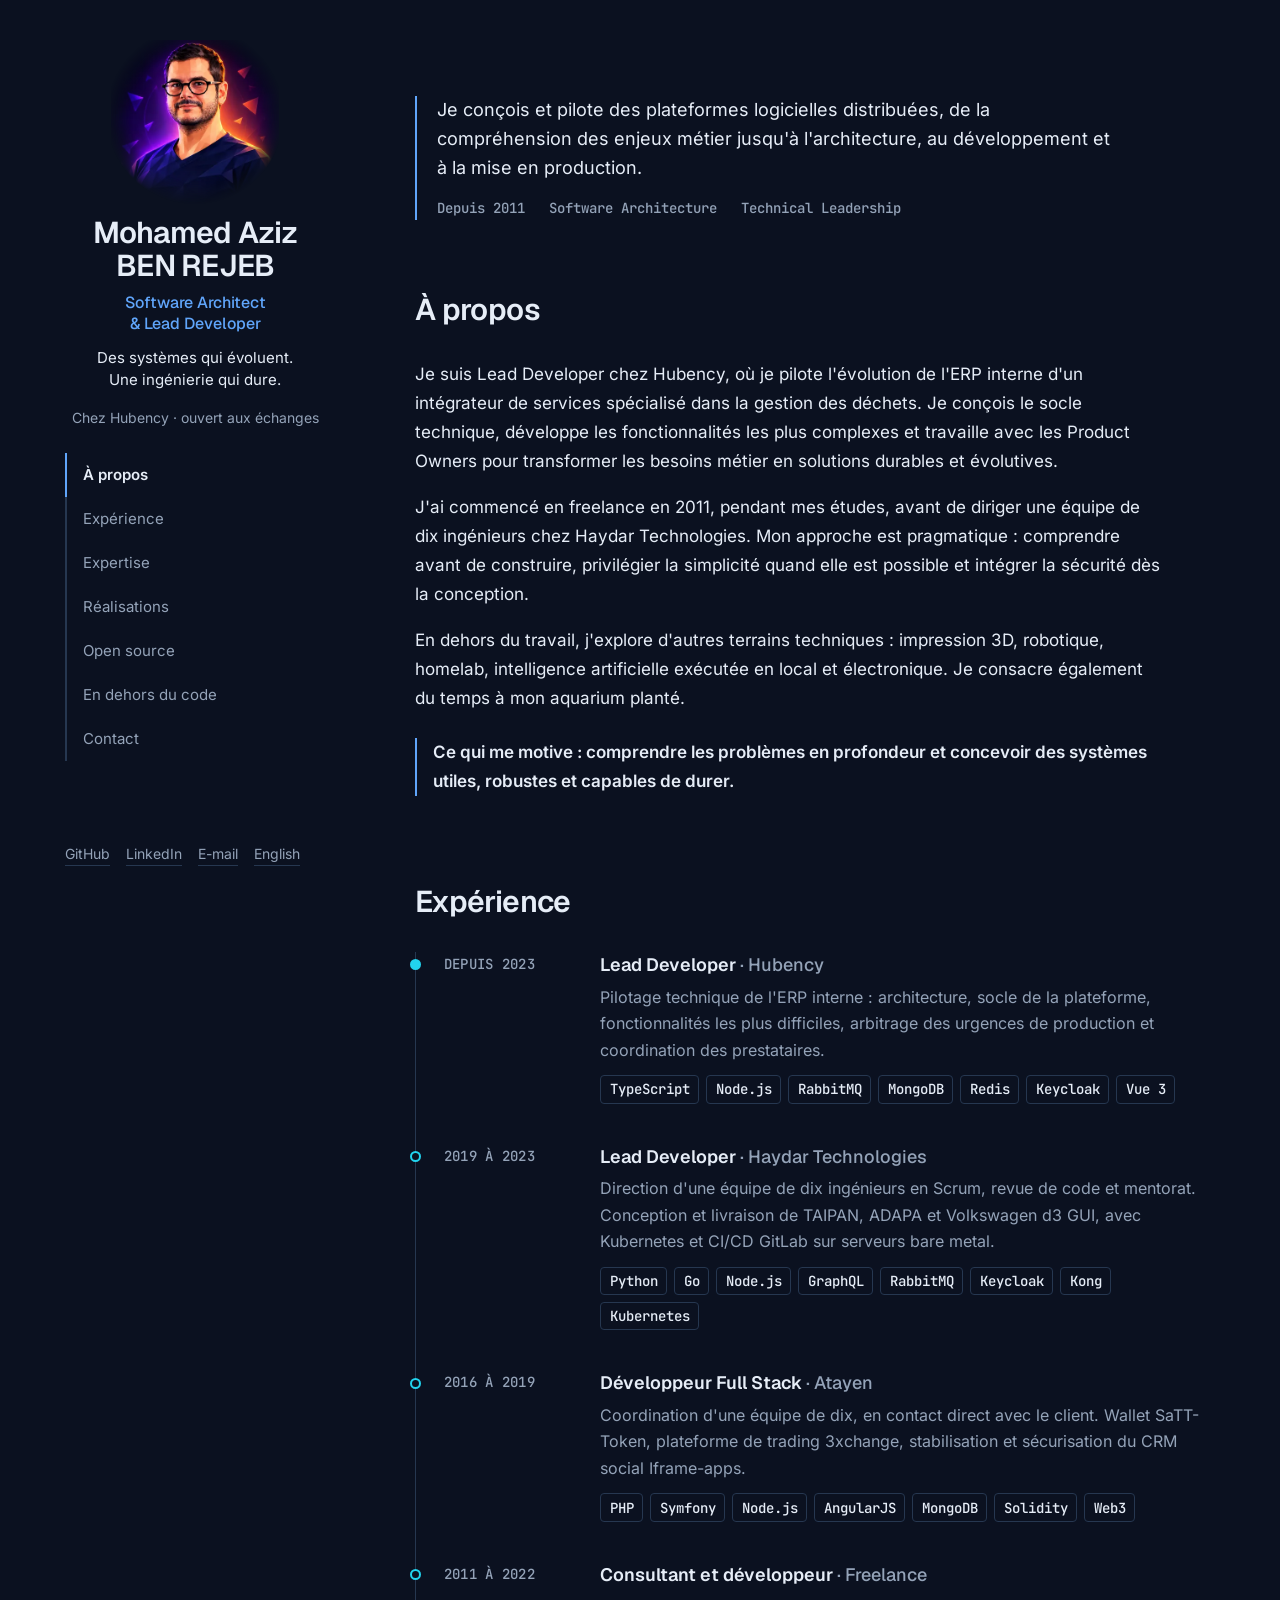
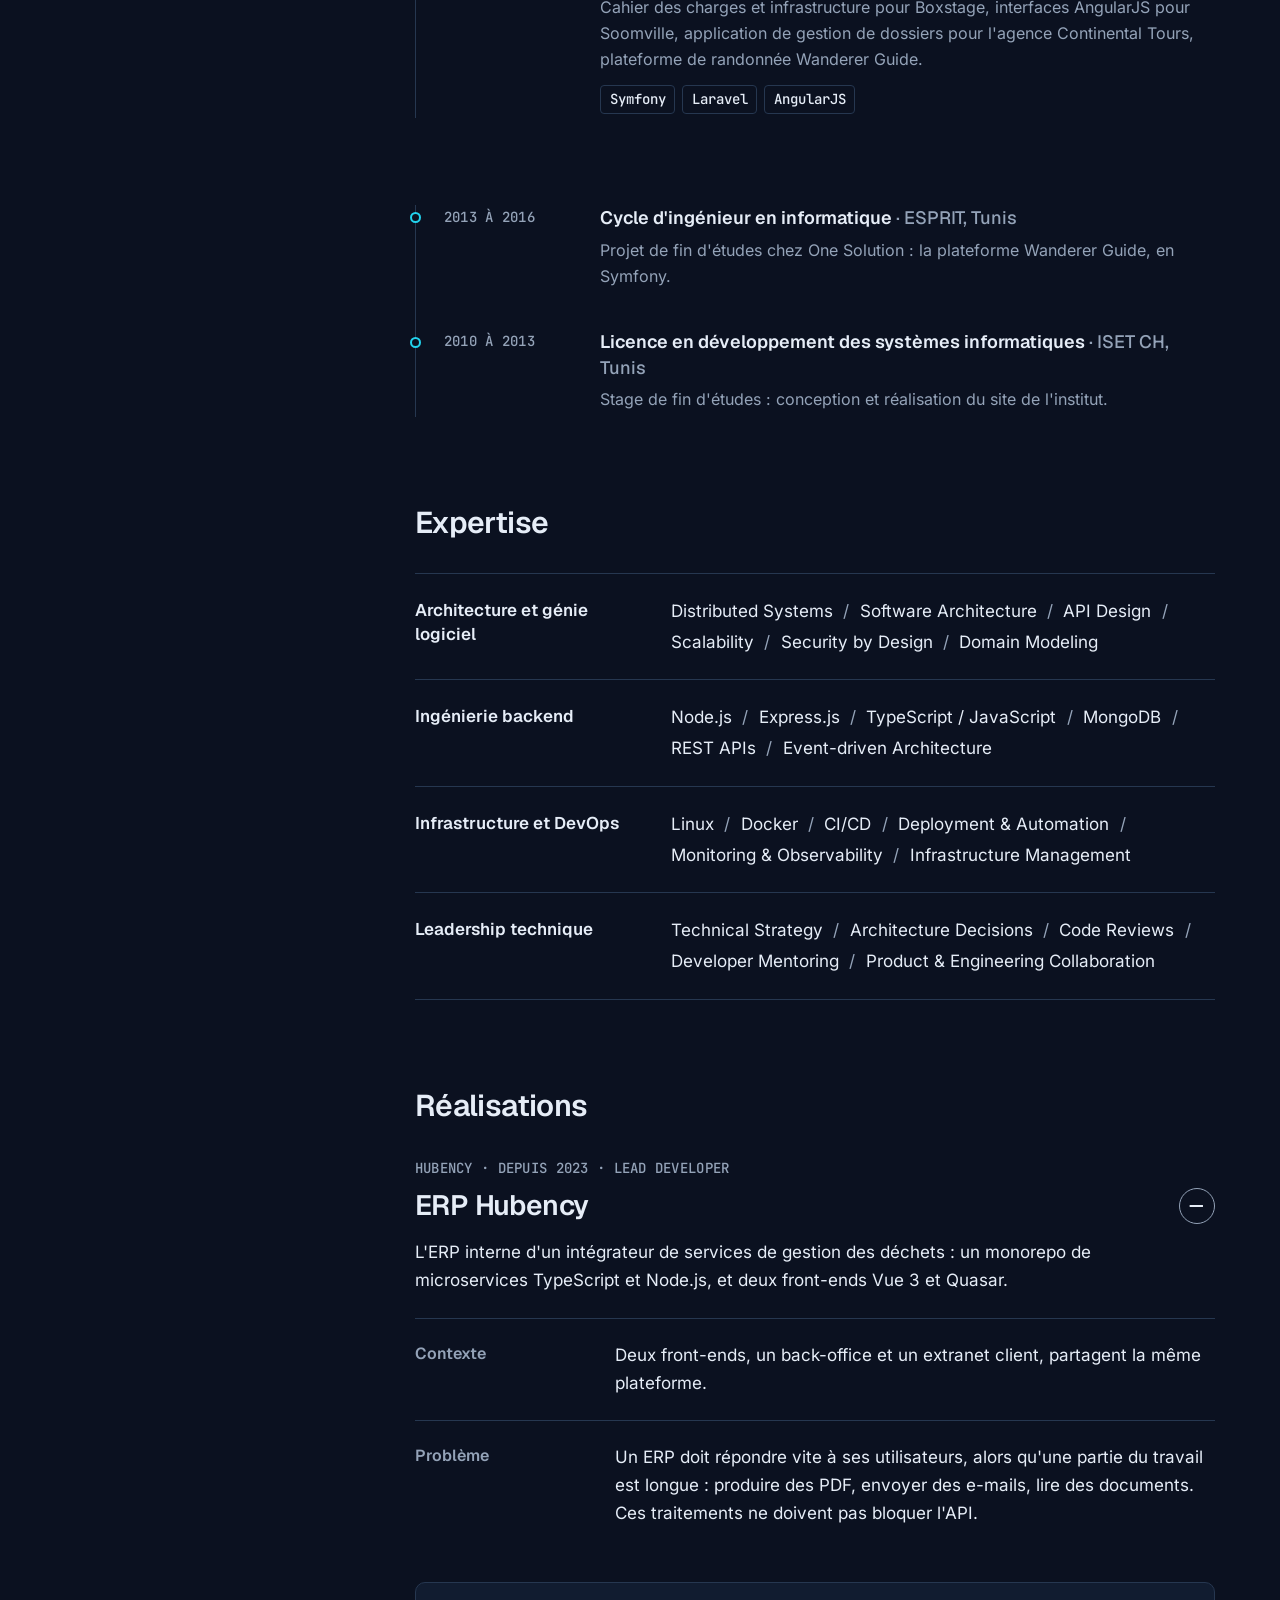
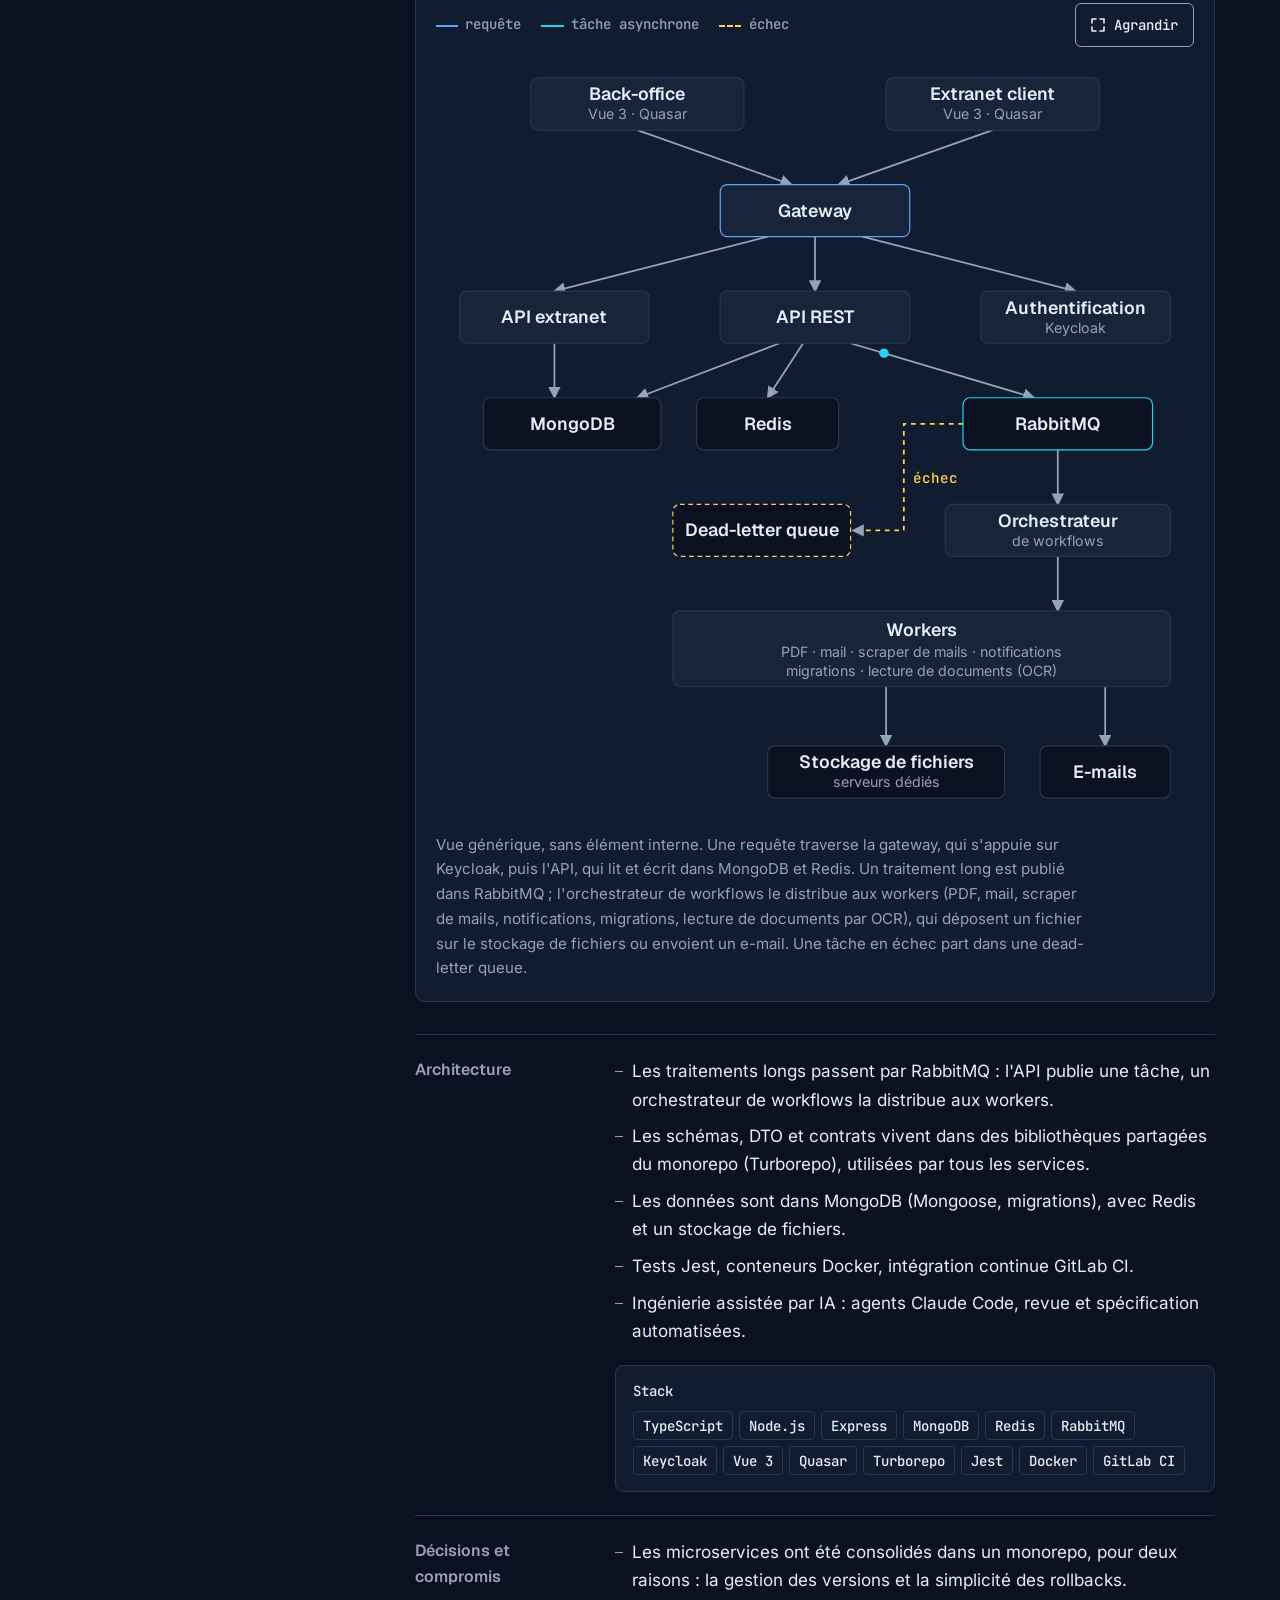
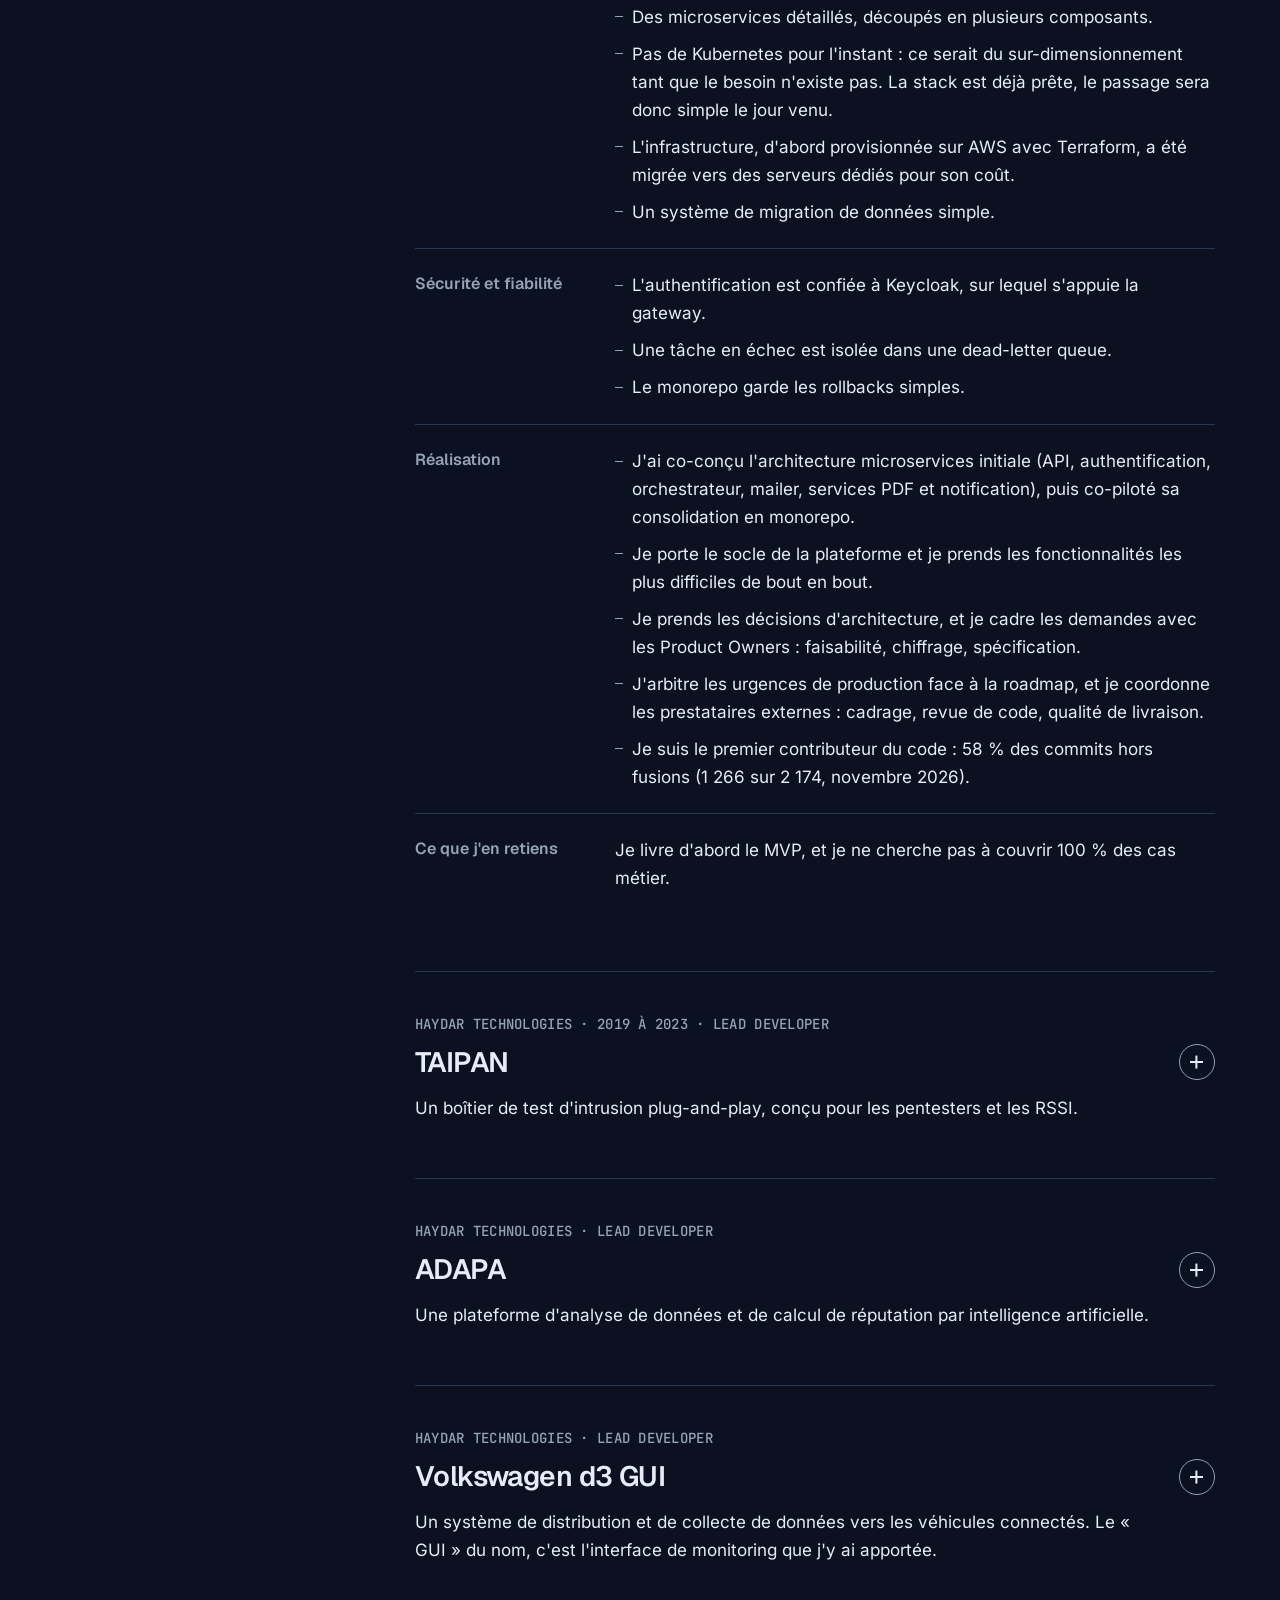
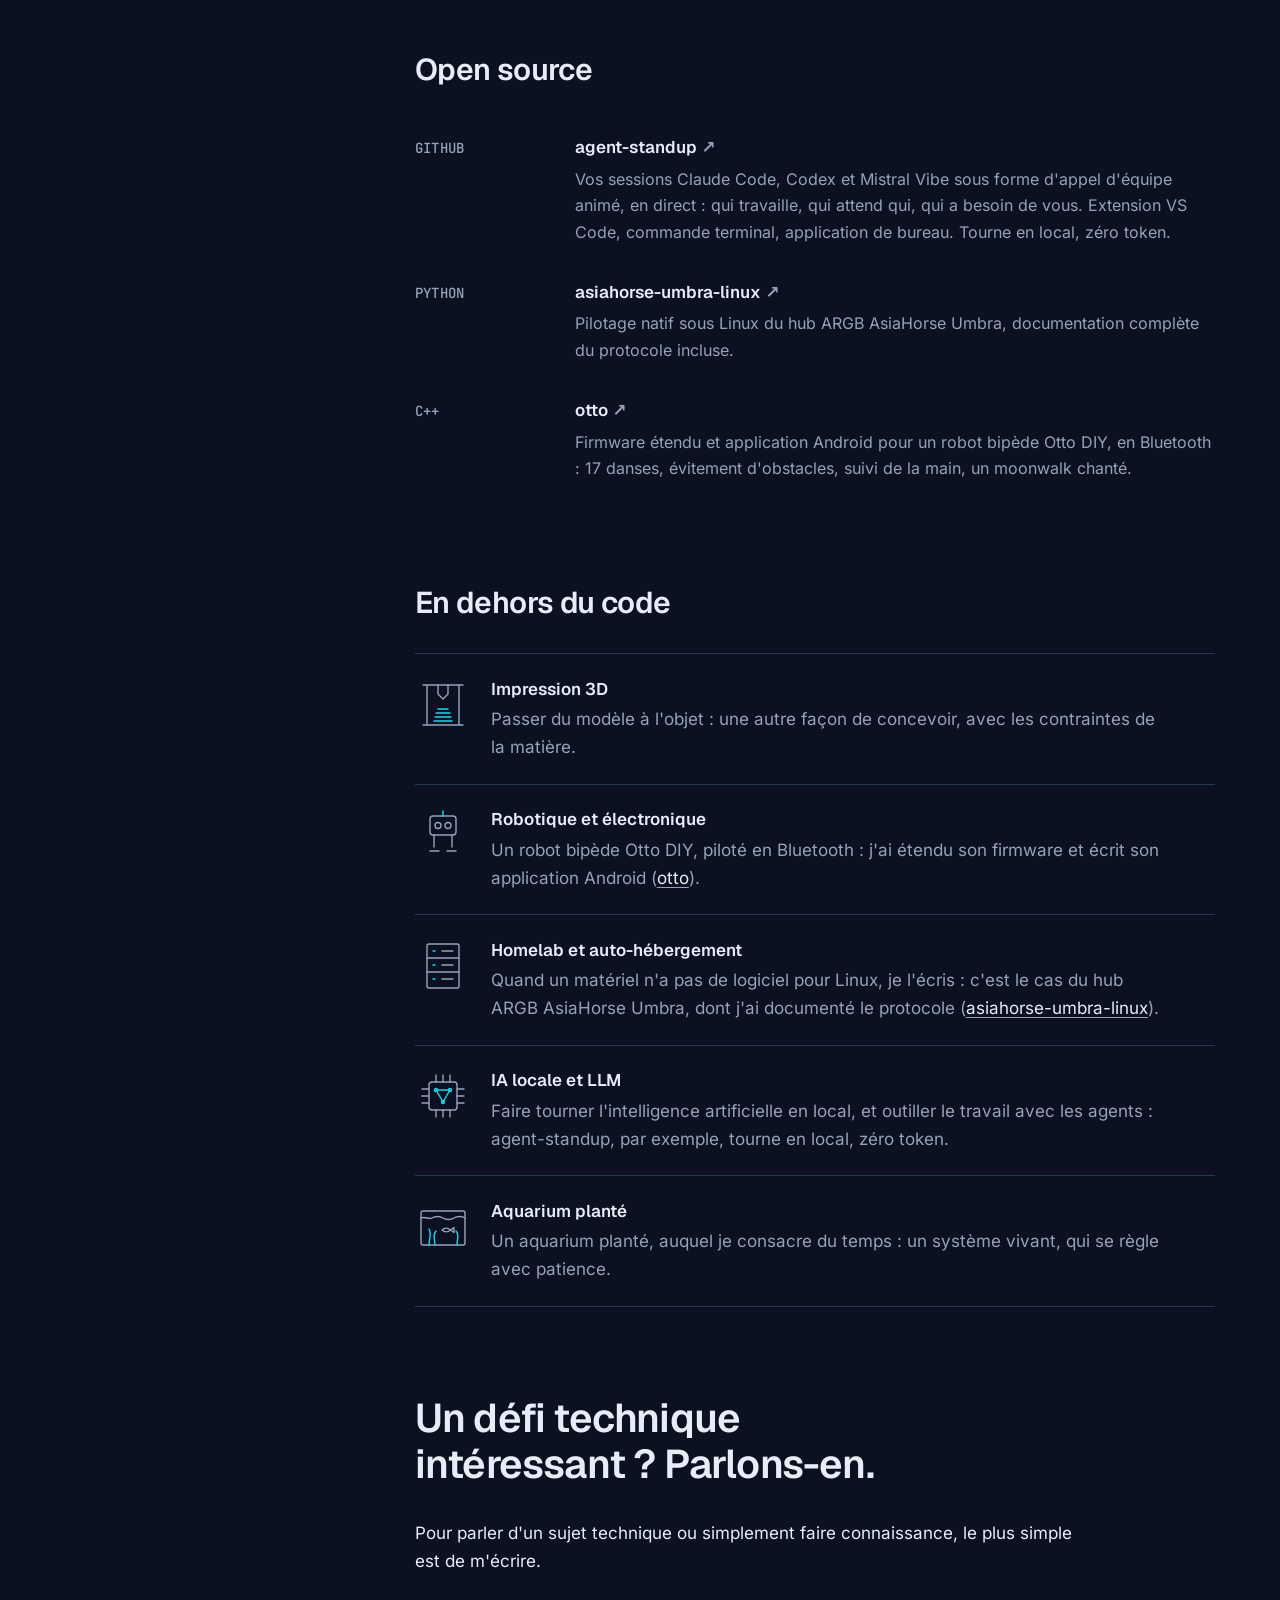
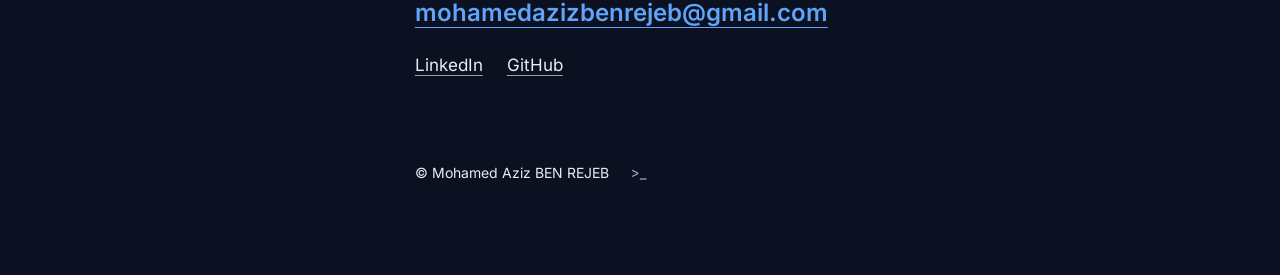
==== commit 3c67f1bd: "Portrait low-poly" ====
--- a/index.html
+++ b/index.html
@@ -1 +1 @@
-<!doctype html> <html lang="fr"> <head> <meta charset="utf-8"> <meta name="viewport" content="width=device-width,initial-scale=1"> <title>Mohamed Aziz BEN REJEB, Software Architect &amp; Lead Developer</title> <meta name="description" content="Software Architect &amp; Lead Developer en Île-de-France. Je conçois et pilote des plateformes logicielles distribuées, des enjeux métier jusqu'à la mise en production."> <link rel="canonical" href="https://azizbr.fr/"> <link rel="alternate" hreflang="fr" href="https://azizbr.fr/"> <link rel="alternate" hreflang="en" href="https://azizbr.fr/en/"> <link rel="alternate" hreflang="x-default" href="https://azizbr.fr/"> <meta property="og:type" content="website"> <meta property="og:locale" content="fr_FR"> <meta property="og:locale:alternate" content="en_US"> <meta property="og:url" content="https://azizbr.fr/"> <meta property="og:title" content="Mohamed Aziz BEN REJEB, Software Architect &amp; Lead Developer"> <meta property="og:description" content="Des systèmes qui évoluent. Une ingénierie qui dure. Je conçois et pilote des plateformes logicielles distribuées, de la compréhension des enjeux métier jusqu'à l'architecture, au développement et à la mise en production."> <meta property="og:image" content="https://azizbr.fr/img/og.png"> <meta property="og:image:width" content="1200"> <meta property="og:image:height" content="630"> <meta name="twitter:card" content="summary_large_image"> <meta name="theme-color" content="#0B1120"> <link rel="icon" href="favicon.svg" type="image/svg+xml"> <link rel="preload" href="fonts/inter.woff2" as="font" type="font/woff2" crossorigin> <link rel="stylesheet" href="css/site.css"> <script>document.documentElement.classList.add("js")</script> <script type="module" src="js/site.js"></script> <script type="application/ld+json"> {"@context":"https://schema.org","@type":"Person","name":"Mohamed Aziz BEN REJEB","jobTitle":"Software Architect & Lead Developer","url":"https://azizbr.fr/","email":"mailto:mohamedazizbenrejeb@gmail.com","address":{"@type":"PostalAddress","addressRegion":"Île-de-France","addressCountry":"FR"},"sameAs":["https://www.linkedin.com/in/mohamed-aziz-ben-rejeb","https://github.com/mohamedaziz"]} </script> </head> <body> <a class="evitement" href="#contenu">Aller au contenu</a> <div class="barre-mobile"> <a class="nom-court" href="#haut">Aziz BEN&nbsp;REJEB</a> <button class="menu" type="button" aria-expanded="false" aria-controls="sections">Menu</button> </div> <div class="page"> <header class="colonne-gauche" id="haut"> <img class="portrait" src="img/portrait.webp" alt="Portrait de Mohamed Aziz BEN REJEB" width="360" height="400" fetchpriority="high"> <h1>Mohamed Aziz BEN&nbsp;REJEB</h1> <p class="titre" lang="en">Software Architect &amp; Lead Developer</p> <p class="slogan">Des systèmes qui évoluent. Une ingénierie qui dure.</p> <p class="pitch">Je conçois et pilote des plateformes logicielles distribuées, de la compréhension des enjeux métier jusqu'à l'architecture, au développement et à la mise en production.</p> <ul class="reperes" aria-label="Repères"><li>Depuis 2011</li><li lang="en">Software Architecture</li><li lang="en">Technical Leadership</li></ul> <p class="situation">Chez Hubency · ouvert aux échanges</p> <nav class="nav" aria-label="Sections"> <ul id="sections"> <li><a href="#a-propos">À propos</a></li> <li><a href="#experience">Expérience</a></li> <li><a href="#expertise">Expertise</a></li> <li><a href="#etudes">Réalisations</a></li> <li><a href="#open-source">Open source</a></li> <li><a href="#hors-code">En dehors du code</a></li> <li><a href="#contact">Contact</a></li> </ul> </nav> <ul class="reseaux" aria-label="Me retrouver"> <li><a href="https://github.com/mohamedaziz" rel="me"><span>GitHub</span></a></li> <li><a href="https://www.linkedin.com/in/mohamed-aziz-ben-rejeb" rel="me"><span>LinkedIn</span></a></li> <li><a href="mailto:mohamedazizbenrejeb@gmail.com"><span>E-mail</span></a></li> <li><a href="en/" hreflang="en" lang="en"><span>English</span></a></li> </ul> </header> <main id="contenu"> <div class="chapeau"> <p class="pitch">Je conçois et pilote des plateformes logicielles distribuées, de la compréhension des enjeux métier jusqu'à l'architecture, au développement et à la mise en production.</p> <ul class="reperes" aria-label="Repères"><li>Depuis 2011</li><li lang="en">Software Architecture</li><li lang="en">Technical Leadership</li></ul> </div> <section id="a-propos" aria-labelledby="t-a-propos"> <h2 id="t-a-propos">À propos</h2> <div class="a-propos"> <div class="prose"> <p>Je suis Lead Developer chez Hubency, où je pilote l'évolution de l'ERP interne d'un intégrateur de services spécialisé dans la gestion des déchets. Je conçois le socle technique, développe les fonctionnalités les plus complexes et travaille avec les Product Owners pour transformer les besoins métier en solutions durables et évolutives.</p> <p>J'ai commencé en freelance en 2011, pendant mes études, avant de diriger une équipe de dix ingénieurs chez Haydar Technologies. Mon approche est pragmatique : comprendre avant de construire, privilégier la simplicité quand elle est possible et intégrer la sécurité dès la conception.</p> <p>En dehors du travail, j'explore d'autres terrains techniques : impression 3D, robotique, homelab, intelligence artificielle exécutée en local et électronique. Je consacre également du temps à mon aquarium planté.</p> <p class="moteur">Ce qui me motive : comprendre les problèmes en profondeur et concevoir des systèmes utiles, robustes et capables de durer.</p> </div> </div> </section> <section id="experience" aria-labelledby="t-experience"> <h2 class="revele" id="t-experience">Expérience</h2> <ol class="timeline"> <li class="etape revele"> <p class="dates">Depuis 2023</p> <div> <h3>Lead Developer <span class="org">· Hubency</span></h3> <p class="desc">Pilotage technique de l'ERP interne : architecture, socle de la plateforme, fonctionnalités les plus difficiles, arbitrage des urgences de production et coordination des prestataires.</p> <ul class="tags" aria-label="Technologies"><li>TypeScript</li><li>Node.js</li><li>RabbitMQ</li><li>MongoDB</li><li>Redis</li><li>Keycloak</li><li>Vue 3</li></ul> </div> </li> <li class="etape revele"> <p class="dates">2019 à 2023</p> <div> <h3>Lead Developer <span class="org">· Haydar Technologies</span></h3> <p class="desc">Direction d'une équipe de dix ingénieurs en Scrum, revue de code et mentorat. Conception et livraison de TAIPAN, ADAPA et Volkswagen d3 GUI, avec Kubernetes et CI/CD GitLab sur serveurs bare metal.</p> <ul class="tags" aria-label="Technologies"><li>Python</li><li>Go</li><li>Node.js</li><li>GraphQL</li><li>RabbitMQ</li><li>Keycloak</li><li>Kong</li><li>Kubernetes</li></ul> </div> </li> <li class="etape revele"> <p class="dates">2016 à 2019</p> <div> <h3>Développeur Full Stack <span class="org">· Atayen</span></h3> <p class="desc">Coordination d'une équipe de dix, en contact direct avec le client. Wallet SaTT-Token, plateforme de trading 3xchange, stabilisation et sécurisation du CRM social Iframe-apps.</p> <ul class="tags" aria-label="Technologies"><li>PHP</li><li>Symfony</li><li>Node.js</li><li>AngularJS</li><li>MongoDB</li><li>Solidity</li><li>Web3</li></ul> </div> </li> <li class="etape revele"> <p class="dates">2011 à 2022</p> <div> <h3>Consultant et développeur <span class="org">· Freelance</span></h3> <p class="desc">Cahier des charges et infrastructure pour Boxstage, interfaces AngularJS pour Soomville, application de gestion de dossiers pour l'agence Continental Tours, plateforme de randonnée Wanderer Guide.</p> <ul class="tags" aria-label="Technologies"><li>Symfony</li><li>Laravel</li><li>AngularJS</li></ul> </div> </li> </ol> <p class="sous-titre revele">Formation</p> <ol class="timeline"> <li class="etape revele"> <p class="dates">2013 à 2016</p> <div> <h3>Cycle d'ingénieur en informatique <span class="org">· ESPRIT, Tunis</span></h3> <p class="desc">Projet de fin d'études chez One Solution : la plateforme Wanderer Guide, en Symfony.</p> </div> </li> <li class="etape revele"> <p class="dates">2010 à 2013</p> <div> <h3>Licence en développement des systèmes informatiques <span class="org">· ISET CH, Tunis</span></h3> <p class="desc">Stage de fin d'études : conception et réalisation du site de l'institut.</p> </div> </li> </ol> </section> <section id="expertise" aria-labelledby="t-expertise"> <h2 class="revele" id="t-expertise">Expertise</h2> <div class="domaines"> <div class="domaine revele"> <h3>Architecture et génie logiciel</h3> <ul class="savoirs" lang="en"><li>Distributed Systems</li><li>Software Architecture</li><li>API Design</li><li>Scalability</li><li>Security by Design</li><li>Domain Modeling</li></ul> </div> <div class="domaine revele"> <h3>Ingénierie backend</h3> <ul class="savoirs" lang="en"><li>Node.js</li><li>Express.js</li><li>TypeScript / JavaScript</li><li>MongoDB</li><li>REST APIs</li><li>Event-driven Architecture</li></ul> </div> <div class="domaine revele"> <h3>Infrastructure et DevOps</h3> <ul class="savoirs" lang="en"><li>Linux</li><li>Docker</li><li>CI/CD</li><li>Deployment &amp; Automation</li><li>Monitoring &amp; Observability</li><li>Infrastructure Management</li></ul> </div> <div class="domaine revele"> <h3>Leadership technique</h3> <ul class="savoirs" lang="en"><li>Technical Strategy</li><li>Architecture Decisions</li><li>Code Reviews</li><li>Developer Mentoring</li><li>Product &amp; Engineering Collaboration</li></ul> </div> </div> </section> <section id="etudes" aria-labelledby="t-etudes"> <h2 class="revele" id="t-etudes">Réalisations</h2> <article class="cas revele" aria-labelledby="t-erp"> <div class="cas-entete"> <span class="dates">Hubency · depuis 2023 · Lead Developer</span> <h3 id="t-erp"><button class="bascule" type="button" aria-expanded="true" aria-controls="cas-erp" data-ouvert>ERP Hubency<span class="signe" aria-hidden="true"></span></button></h3> <p>L'ERP interne d'un intégrateur de services de gestion des déchets : un monorepo de microservices TypeScript et Node.js, et deux front-ends Vue&nbsp;3 et Quasar.</p> </div> <div class="cas-detail" id="cas-erp"> <div class="cas-interieur"> <div class="rubrique revele"> <h4>Contexte</h4> <div> <p>Deux front-ends, un back-office et un extranet client, partagent la même plateforme.</p> </div> </div> <div class="rubrique revele"> <h4>Problème</h4> <div> <p>Un ERP doit répondre vite à ses utilisateurs, alors qu'une partie du travail est longue : produire des PDF, envoyer des e-mails, lire des documents. Ces traitements ne doivent pas bloquer l'API.</p> </div> </div> <figure class="schema revele"> <div class="schema-haut"> <div class="legende" aria-hidden="true"> <span class="l-req">requête</span><span class="l-async">tâche asynchrone</span><span class="l-echec">échec</span> </div> <button class="agrandir" type="button" aria-haspopup="dialog" aria-controls="zoom" aria-describedby="erp-titre"><svg viewBox="0 0 16 16" aria-hidden="true" focusable="false"><path d="M2 6V2h4M10 2h4v4M14 10v4h-4M6 14H2v-4"/></svg>Agrandir</button> </div> <div class="schema-defile" tabindex="0" role="group" aria-labelledby="erp-titre"> <svg class="archi" viewBox="0 0 640 640" role="img" aria-labelledby="erp-titre erp-desc"> <title id="erp-titre">Architecture générique de l'ERP</title> <desc id="erp-desc">Le back-office et l'extranet client passent par une gateway, qui s'appuie sur le service d'authentification Keycloak et transmet aux API REST et extranet. Les API lisent et écrivent dans MongoDB et Redis. Pour un traitement long, l'API REST publie une tâche dans RabbitMQ ; un orchestrateur de workflows la distribue aux workers PDF, mail, scraper de mails, notifications, migrations et lecture de documents (OCR), qui déposent les fichiers sur le stockage de fichiers ou envoient les e-mails. Une tâche en échec part dans une dead-letter queue.</desc> <defs> <marker id="erp-fl" viewBox="0 0 8 8" refX="7" refY="4" markerWidth="7" markerHeight="7" orient="auto-start-reverse"><path d="M0 0 8 4 0 8z" fill="#94A3B8"/></marker> </defs> <g class="trajets"> <path id="erp-r-bo" d="M170 38 V60 L300 106 L320 150 V196 L290 240 L170 286 L115 308"/> <path id="erp-r-auth" d="M170 38 V60 L300 106 L360 150 L540 196 V218"/> <path id="erp-r-ext" d="M470 38 V60 L340 106 L280 150 L100 196 V308"/> <path id="erp-r-pdf" d="M320 218 L350 240 L505 286 L525 308 V498 L380 530 V602"/> <path id="erp-r-mail" d="M320 218 L350 240 L505 286 L525 308 V498 L565 530 V602"/> <path id="erp-r-echec" d="M525 308 H395 V398 H275"/> </g> <g class="liens" marker-end="url(#erp-fl)"> <path d="M170 60 L300 106"/><path d="M470 60 L340 106"/> <path d="M280 150 L100 196"/><path d="M320 150 V196"/><path d="M360 150 L540 196"/> <path d="M100 240 V286"/><path d="M290 240 L170 286"/><path d="M310 240 L280 286"/> <path d="M350 240 L505 286"/><path d="M525 330 V376"/><path d="M525 420 V466"/> <path d="M380 530 V580"/><path d="M565 530 V580"/> <path class="ech" d="M445 308 H395 V398 H352"/> </g> <text class="m g ech" x="403" y="358">échec</text> <g class="points"> <circle class="point" r="4" fill="#60A5FA"><animateMotion dur="6s" repeatCount="indefinite" keyPoints="0;1;1" keyTimes="0;.55;1" calcMode="linear"><mpath href="#erp-r-bo"/></animateMotion></circle> <circle class="point" r="4" fill="#60A5FA"><animateMotion dur="6s" repeatCount="indefinite" keyPoints="0;1;1" keyTimes="0;.35;1" calcMode="linear"><mpath href="#erp-r-auth"/></animateMotion></circle> <circle class="point" r="4" fill="#60A5FA"><animateMotion dur="6s" begin="-3s" repeatCount="indefinite" keyPoints="0;1;1" keyTimes="0;.5;1" calcMode="linear"><mpath href="#erp-r-ext"/></animateMotion></circle> <circle class="point" r="4" fill="#22D3EE"><animateMotion dur="7s" begin="-1.5s" repeatCount="indefinite" keyPoints="0;1;1" keyTimes="0;.6;1" calcMode="linear"><mpath href="#erp-r-pdf"/></animateMotion></circle> <circle class="point" r="4" fill="#22D3EE"><animateMotion dur="7s" begin="-4.5s" repeatCount="indefinite" keyPoints="0;1;1" keyTimes="0;.6;1" calcMode="linear"><mpath href="#erp-r-mail"/></animateMotion></circle> <circle class="point" r="4" fill="#FCD34D"><animateMotion dur="12s" begin="-6s" repeatCount="indefinite" keyPoints="0;1;1" keyTimes="0;.2;1" calcMode="linear"><mpath href="#erp-r-echec"/></animateMotion></circle> </g> <g> <rect class="n" x="80" y="16" width="180" height="44" rx="6"/><text class="t" x="170" y="35">Back-office</text><text class="s" x="170" y="51">Vue 3 · Quasar</text> <rect class="n" x="380" y="16" width="180" height="44" rx="6"/><text class="t" x="470" y="35">Extranet client</text><text class="s" x="470" y="51">Vue 3 · Quasar</text> <rect class="n acc" x="240" y="106" width="160" height="44" rx="6"/><text class="t" x="320" y="133">Gateway</text> <rect class="n" x="20" y="196" width="160" height="44" rx="6"/><text class="t" x="100" y="223">API extranet</text> <rect class="n" x="240" y="196" width="160" height="44" rx="6"/><text class="t" x="320" y="223">API REST</text> <rect class="n" x="460" y="196" width="160" height="44" rx="6"/><text class="t" x="540" y="215">Authentification</text><text class="s" x="540" y="231">Keycloak</text> <rect class="d" x="40" y="286" width="150" height="44" rx="6"/><text class="t" x="115" y="313">MongoDB</text> <rect class="d" x="220" y="286" width="120" height="44" rx="6"/><text class="t" x="280" y="313">Redis</text> <rect class="d asy" x="445" y="286" width="160" height="44" rx="6"/><text class="t" x="525" y="313">RabbitMQ</text> <rect class="d ech" x="200" y="376" width="150" height="44" rx="6"/><text class="t" x="275" y="403">Dead-letter queue</text> <rect class="n" x="430" y="376" width="190" height="44" rx="6"/><text class="t" x="525" y="395">Orchestrateur</text><text class="s" x="525" y="411">de workflows</text> <rect class="n" x="200" y="466" width="420" height="64" rx="6"/><text class="t" x="410" y="487">Workers</text><text class="s" x="410" y="505">PDF · mail · scraper de mails · notifications</text><text class="s" x="410" y="521">migrations · lecture de documents (OCR)</text> <rect class="d" x="280" y="580" width="200" height="44" rx="6"/><text class="t" x="380" y="599">Stockage de fichiers</text><text class="s" x="380" y="615">serveurs dédiés</text> <rect class="d" x="510" y="580" width="110" height="44" rx="6"/><text class="t" x="565" y="607">E-mails</text> </g> </svg> </div> <figcaption>Vue générique, sans élément interne. Une requête traverse la gateway, qui s'appuie sur Keycloak, puis l'API, qui lit et écrit dans MongoDB et Redis. Un traitement long est publié dans RabbitMQ ; l'orchestrateur de workflows le distribue aux workers (PDF, mail, scraper de mails, notifications, migrations, lecture de documents par OCR), qui déposent un fichier sur le stockage de fichiers ou envoient un e-mail. Une tâche en échec part dans une dead-letter queue.</figcaption> </figure> <div class="rubrique revele"> <h4>Architecture</h4> <div> <ul class="puces"> <li>Les traitements longs passent par RabbitMQ : l'API publie une tâche, un orchestrateur de workflows la distribue aux workers.</li> <li>Les schémas, DTO et contrats vivent dans des bibliothèques partagées du monorepo (Turborepo), utilisées par tous les services.</li> <li>Les données sont dans MongoDB (Mongoose, migrations), avec Redis et un stockage de fichiers.</li> <li>Tests Jest, conteneurs Docker, intégration continue GitLab CI.</li> <li>Ingénierie assistée par IA : agents Claude Code, revue et spécification automatisées.</li> </ul> <div class="encadre"> <p class="encadre-titre">Stack</p> <ul class="tags" aria-label="Technologies"><li>TypeScript</li><li>Node.js</li><li>Express</li><li>MongoDB</li><li>Redis</li><li>RabbitMQ</li><li>Keycloak</li><li>Vue 3</li><li>Quasar</li><li>Turborepo</li><li>Jest</li><li>Docker</li><li>GitLab CI</li></ul> </div> </div> </div> <div class="rubrique revele"> <h4>Décisions et compromis</h4> <div> <ul class="puces"> <li>Les microservices ont été consolidés dans un monorepo, pour deux raisons : la gestion des versions et la simplicité des rollbacks.</li> <li>Des microservices détaillés, découpés en plusieurs composants.</li> <li>Pas de Kubernetes pour l'instant : ce serait du sur-dimensionnement tant que le besoin n'existe pas. La stack est déjà prête, le passage sera donc simple le jour venu.</li> <li>L'infrastructure, d'abord provisionnée sur AWS avec Terraform, a été migrée vers des serveurs dédiés pour son coût.</li> <li>Un système de migration de données simple.</li> </ul> </div> </div> <div class="rubrique revele"> <h4>Sécurité et fiabilité</h4> <div> <ul class="puces"> <li>L'authentification est confiée à Keycloak, sur lequel s'appuie la gateway.</li> <li>Une tâche en échec est isolée dans une dead-letter queue.</li> <li>Le monorepo garde les rollbacks simples.</li> </ul> </div> </div> <div class="rubrique revele"> <h4>Réalisation</h4> <div> <ul class="puces"> <li>J'ai co-conçu l'architecture microservices initiale (API, authentification, orchestrateur, mailer, services PDF et notification), puis co-piloté sa consolidation en monorepo.</li> <li>Je porte le socle de la plateforme et je prends les fonctionnalités les plus difficiles de bout en bout.</li> <li>Je prends les décisions d'architecture, et je cadre les demandes avec les Product Owners : faisabilité, chiffrage, spécification.</li> <li>J'arbitre les urgences de production face à la roadmap, et je coordonne les prestataires externes : cadrage, revue de code, qualité de livraison.</li> <li>Je suis le premier contributeur du code : 58&nbsp;% des commits hors fusions (1&nbsp;266 sur 2&nbsp;174, novembre 2026).</li> </ul> </div> </div> <div class="rubrique revele"> <h4>Ce que j'en retiens</h4> <div> <p>Je livre d'abord le MVP, et je ne cherche pas à couvrir 100&nbsp;% des cas métier.</p> </div> </div> </div> </div> </article> <article class="cas revele" aria-labelledby="t-taipan"> <div class="cas-entete"> <span class="dates">Haydar Technologies · 2019 à 2023 · Lead Developer</span> <h3 id="t-taipan"><button class="bascule" type="button" aria-expanded="true" aria-controls="cas-taipan">TAIPAN<span class="signe" aria-hidden="true"></span></button></h3> <p>Un boîtier de test d'intrusion plug-and-play, conçu pour les pentesters et les RSSI.</p> </div> <div class="cas-detail" id="cas-taipan"> <div class="cas-interieur"> <div class="rubrique revele"> <h4>Problème</h4> <div> <p>Offrir aux pentesters et aux RSSI un test d'intrusion prêt à l'emploi : un boîtier qu'on branche, piloté depuis une interface web, avec des moteurs d'attaque qui peuvent aussi tourner à distance, sur d'autres machines. Ces moteurs doivent être authentifiés un par un.</p> </div> </div> <figure class="schema revele"> <div class="schema-haut"> <div class="legende" aria-hidden="true"> <span class="l-req">requête</span><span class="l-async">message MQTT</span> </div> <button class="agrandir" type="button" aria-haspopup="dialog" aria-controls="zoom" aria-describedby="taipan-titre"><svg viewBox="0 0 16 16" aria-hidden="true" focusable="false"><path d="M2 6V2h4M10 2h4v4M14 10v4h-4M6 14H2v-4"/></svg>Agrandir</button> </div> <div class="schema-defile" tabindex="0" role="group" aria-labelledby="taipan-titre"> <svg class="archi" viewBox="0 0 640 416" role="img" aria-labelledby="taipan-titre taipan-desc"> <title id="taipan-titre">Architecture de TAIPAN</title> <desc id="taipan-desc">L'interface web et le noyau, en Flask. Le noyau utilise Redis pour le cache et les sessions des moteurs d'attaque, et les bases MongoDB et PostgreSQL. Il échange dans les deux sens avec les agents, trois sur le schéma, par un broker MQTT. Chaque agent porte des moteurs d'attaque, peut tourner à distance sur une autre machine et a son propre certificat.</desc> <defs> <marker id="taipan-fl" viewBox="0 0 8 8" refX="7" refY="4" markerWidth="7" markerHeight="7" orient="auto-start-reverse"><path d="M0 0 8 4 0 8z" fill="#94A3B8"/></marker> </defs> <g class="trajets"> <path id="taipan-r-req" d="M320 38 V128 H532"/> <path id="taipan-r-redis" d="M320 128 H108"/> <path id="taipan-r-a1" d="M320 128 V228 L108 342"/> <path id="taipan-r-a2" d="M320 128 V342"/> <path id="taipan-r-a3" d="M532 342 L320 228 V128"/> </g> <g class="liens" marker-end="url(#taipan-fl)"> <path d="M320 60 V106"/> <g marker-start="url(#taipan-fl)"> <path d="M240 128 H200"/><path d="M400 128 H440"/><path d="M320 150 V206"/> <path d="M280 250 L108 306"/><path d="M320 250 V306"/><path d="M360 250 L532 306"/> </g> </g> <text class="m g asy" x="330" y="183">MQTT</text> <g class="points"> <circle class="point" r="4" fill="#60A5FA"><animateMotion dur="5s" repeatCount="indefinite" keyPoints="0;1;1" keyTimes="0;.5;1" calcMode="linear"><mpath href="#taipan-r-req"/></animateMotion></circle> <circle class="point" r="4" fill="#60A5FA"><animateMotion dur="5s" begin="-2.5s" repeatCount="indefinite" keyPoints="0;1;1" keyTimes="0;.3;1" calcMode="linear"><mpath href="#taipan-r-redis"/></animateMotion></circle> <circle class="point" r="4" fill="#22D3EE"><animateMotion dur="6s" repeatCount="indefinite" keyPoints="0;1;1" keyTimes="0;.5;1" calcMode="linear"><mpath href="#taipan-r-a1"/></animateMotion></circle> <circle class="point" r="4" fill="#22D3EE"><animateMotion dur="6s" begin="-2s" repeatCount="indefinite" keyPoints="0;1;1" keyTimes="0;.5;1" calcMode="linear"><mpath href="#taipan-r-a2"/></animateMotion></circle> <circle class="point" r="4" fill="#22D3EE"><animateMotion dur="6s" begin="-4s" repeatCount="indefinite" keyPoints="0;1;1" keyTimes="0;.5;1" calcMode="linear"><mpath href="#taipan-r-a3"/></animateMotion></circle> </g> <g> <rect class="n" x="240" y="16" width="160" height="44" rx="6"/><text class="t" x="320" y="35">Interface web</text><text class="s" x="320" y="51">Flask · front-end</text> <rect class="n acc" x="240" y="106" width="160" height="44" rx="6"/><text class="t" x="320" y="125">Noyau</text><text class="s" x="320" y="141">Flask · back-end</text> <rect class="d" x="16" y="106" width="184" height="44" rx="6"/><text class="t" x="108" y="125">Redis</text><text class="s" x="108" y="141">cache · sessions des moteurs</text> <rect class="d" x="440" y="106" width="184" height="44" rx="6"/><text class="t" x="532" y="125">Bases de données</text><text class="s" x="532" y="141">MongoDB · PostgreSQL</text> <rect class="d asy" x="240" y="206" width="160" height="44" rx="6"/><text class="t" x="320" y="233">Broker MQTT</text> <rect class="n" x="16" y="306" width="184" height="72" rx="6"/><text class="t" x="108" y="328">Agent 1</text><text class="s" x="108" y="345">moteurs d'attaque</text><rect class="badge" x="50" y="353" width="116" height="18" rx="9"/><text class="m cert" x="108" y="366">certificat 1</text> <rect class="n" x="228" y="306" width="184" height="72" rx="6"/><text class="t" x="320" y="328">Agent 2</text><text class="s" x="320" y="345">moteurs d'attaque</text><rect class="badge" x="262" y="353" width="116" height="18" rx="9"/><text class="m cert" x="320" y="366">certificat 2</text> <rect class="n" x="440" y="306" width="184" height="72" rx="6"/><text class="t" x="532" y="328">Agent 3</text><text class="s" x="532" y="345">moteurs d'attaque</text><rect class="badge" x="474" y="353" width="116" height="18" rx="9"/><text class="m cert" x="532" y="366">certificat 3</text> <text class="s" x="320" y="404">Les agents peuvent tourner à distance, sur d'autres machines.</text> </g> </svg> </div> <figcaption>Vue d'ensemble. L'interface web et le noyau sont en Flask ; le noyau s'appuie sur Redis (cache et sessions des moteurs d'attaque) et sur MongoDB et PostgreSQL. Il échange avec les agents par un broker MQTT, dans les deux sens. Chaque agent porte des moteurs d'attaque, peut tourner à distance sur une autre machine et possède son propre certificat.</figcaption> </figure> <div class="rubrique revele"> <h4>Architecture</h4> <div> <ul class="puces"> <li>L'architecture est proche de celle de l'ERP, mais les workers sont des agents, qui peuvent tourner à distance sur d'autres machines.</li> <li>Les agents communiquent en MQTT.</li> <li>Redis sert de cache et gère les sessions au niveau des moteurs d'attaque ; les données sont dans MongoDB et PostgreSQL.</li> </ul> <div class="encadre"> <p class="encadre-titre">Stack</p> <ul class="tags" aria-label="Technologies"><li>Python</li><li>Flask</li><li>MQTT</li><li>Redis</li><li>RabbitMQ</li><li>MongoDB</li><li>PostgreSQL</li><li>Docker</li><li>Harbor</li><li>GitLab CI</li></ul> </div> </div> </div> <div class="rubrique revele"> <h4>Sécurité et fiabilité</h4> <div> <ul class="puces"> <li>Tout le système est géré par certificats : chaque agent a son propre certificat.</li> <li>Les bonnes pratiques de sécurité sont appliquées dans le code : requêtes préparées, encodage des données, validation des entrées, contrôle des accès, journalisation.</li> </ul> </div> </div> <div class="rubrique revele"> <h4>Réalisation</h4> <div> <ul class="puces"> <li>J'ai pensé tout le système : l'infrastructure, dont j'ai dirigé la mise en place, et les workflows.</li> <li>J'ai développé le noyau de l'application en Flask, front-end et back-end, et les moteurs d'attaque.</li> <li>J'ai développé le back-office de gestion des clients et des licences.</li> <li>J'ai mis en place les environnements de production, de test et de développement, avec la CI/CD GitLab et Harbor sur serveurs bare metal.</li> <li>J'ai supervisé la migration sous-traitée vers une nouvelle version : cahier des charges, recette et suivi qualité des livraisons.</li> <li>J'ai coordonné l'équipe : découpage, affectation des tâches, revue de code.</li> </ul> </div> </div> </div> </div> </article> <article class="cas revele" aria-labelledby="t-adapa"> <div class="cas-entete"> <span class="dates">Haydar Technologies · Lead Developer</span> <h3 id="t-adapa"><button class="bascule" type="button" aria-expanded="true" aria-controls="cas-adapa">ADAPA<span class="signe" aria-hidden="true"></span></button></h3> <p>Une plateforme d'analyse de données et de calcul de réputation par intelligence artificielle.</p> </div> <div class="cas-detail" id="cas-adapa"> <div class="cas-interieur"> <div class="rubrique revele"> <h4>Problème</h4> <div> <p>Calculer une réputation par intelligence artificielle demande de collecter des données avec des crawlers, puis de les analyser : un travail réparti entre plusieurs workers, qu'il faut coordonner et suivre.</p> </div> </div> <figure class="schema revele"> <div class="schema-haut"> <div class="legende" aria-hidden="true"> <span class="l-req">requête</span><span class="l-async">tâche asynchrone</span> </div> <button class="agrandir" type="button" aria-haspopup="dialog" aria-controls="zoom" aria-describedby="adapa-titre"><svg viewBox="0 0 16 16" aria-hidden="true" focusable="false"><path d="M2 6V2h4M10 2h4v4M14 10v4h-4M6 14H2v-4"/></svg>Agrandir</button> </div> <div class="schema-defile" tabindex="0" role="group" aria-labelledby="adapa-titre"> <svg class="archi" viewBox="0 0 640 552" role="img" aria-labelledby="adapa-titre adapa-desc"> <title id="adapa-titre">Architecture d'ADAPA</title> <desc id="adapa-desc">Sur un cluster Kubernetes bare metal, l'interface React s'authentifie auprès de Keycloak (OpenID) et passe par l'API gateway Kong, configurée avec Keycloak, pour joindre l'API Node.js et Express. L'API publie le travail dans RabbitMQ ; l'orchestrateur délègue à chaque worker, crawler ou analyse, ses tâches. Un microservice suit, calcule et stocke les statistiques des crawlers dans les bases MongoDB et PostgreSQL. Grafana et Prometheus assurent la supervision.</desc> <defs> <marker id="adapa-fl" viewBox="0 0 8 8" refX="7" refY="4" markerWidth="7" markerHeight="7" orient="auto-start-reverse"><path d="M0 0 8 4 0 8z" fill="#94A3B8"/></marker> </defs> <rect class="cadre" x="8" y="8" width="624" height="536" rx="10"/> <text class="m g" x="24" y="31">cluster Kubernetes · bare metal</text> <g class="trajets"> <path id="adapa-r-req" d="M320 66 V242"/> <path id="adapa-r-auth" d="M320 154 H540 V110"/> <path id="adapa-r-crawl" d="M320 242 V330 H540 L480 352 L380 396 L320 418 H114 V506"/> <path id="adapa-r-analyse" d="M320 242 V330 H540 V418"/> </g> <g class="liens" marker-end="url(#adapa-fl)"> <path d="M320 88 V132"/><path d="M400 66 H540 V88"/><path d="M400 154 H540 V132"/> <path d="M320 176 V220"/><path d="M320 264 V308"/><path d="M400 330 H456"/> <path d="M480 352 L380 396"/><path d="M540 352 V396"/> <path d="M240 418 H204"/><path d="M114 440 V484"/> </g> <g class="points"> <circle class="point" r="4" fill="#60A5FA"><animateMotion dur="5s" repeatCount="indefinite" keyPoints="0;1;1" keyTimes="0;.4;1" calcMode="linear"><mpath href="#adapa-r-req"/></animateMotion></circle> <circle class="point" r="4" fill="#60A5FA"><animateMotion dur="5s" begin="-2.5s" repeatCount="indefinite" keyPoints="0;1;1" keyTimes="0;.35;1" calcMode="linear"><mpath href="#adapa-r-auth"/></animateMotion></circle> <circle class="point" r="4" fill="#22D3EE"><animateMotion dur="8s" begin="-1s" repeatCount="indefinite" keyPoints="0;1;1" keyTimes="0;.7;1" calcMode="linear"><mpath href="#adapa-r-crawl"/></animateMotion></circle> <circle class="point" r="4" fill="#22D3EE"><animateMotion dur="8s" begin="-5s" repeatCount="indefinite" keyPoints="0;1;1" keyTimes="0;.45;1" calcMode="linear"><mpath href="#adapa-r-analyse"/></animateMotion></circle> </g> <g> <rect class="n" x="240" y="44" width="160" height="44" rx="6"/><text class="t" x="320" y="63">Interface</text><text class="s" x="320" y="79">React</text> <rect class="n" x="456" y="88" width="168" height="44" rx="6"/><text class="t" x="540" y="107">Authentification</text><text class="s" x="540" y="123">Keycloak · OpenID</text> <rect class="n acc" x="240" y="132" width="160" height="44" rx="6"/><text class="t" x="320" y="151">API gateway</text><text class="s" x="320" y="167">Kong</text> <rect class="d" x="24" y="132" width="180" height="44" rx="6"/><text class="t" x="114" y="151">Supervision</text><text class="s" x="114" y="167">Grafana · Prometheus</text> <rect class="n" x="240" y="220" width="160" height="44" rx="6"/><text class="t" x="320" y="239">API</text><text class="s" x="320" y="255">Node.js · Express</text> <rect class="d asy" x="240" y="308" width="160" height="44" rx="6"/><text class="t" x="320" y="335">RabbitMQ</text> <rect class="n" x="456" y="308" width="168" height="44" rx="6"/><text class="t" x="540" y="327">Orchestrateur</text><text class="s" x="540" y="343">délègue les tâches</text> <rect class="n" x="240" y="396" width="160" height="44" rx="6"/><text class="t" x="320" y="415">Crawlers</text><text class="s" x="320" y="431">workers</text> <rect class="n" x="456" y="396" width="168" height="44" rx="6"/><text class="t" x="540" y="415">Analyse</text><text class="s" x="540" y="431">workers</text> <rect class="n" x="24" y="396" width="180" height="44" rx="6"/><text class="t" x="114" y="415">Statistiques</text><text class="s" x="114" y="431">des crawlers</text> <rect class="d" x="24" y="484" width="180" height="44" rx="6"/><text class="t" x="114" y="503">Bases de données</text><text class="s" x="114" y="519">MongoDB · PostgreSQL</text> </g> </svg> </div> <figcaption>Vue d'ensemble, sur un cluster Kubernetes bare metal. L'interface React s'authentifie auprès de Keycloak (OpenID) et passe par l'API gateway Kong, configurée avec Keycloak, pour joindre l'API. L'API publie le travail dans RabbitMQ ; l'orchestrateur délègue à chaque worker, crawler ou analyse, ses tâches. Un microservice suit, calcule et stocke les statistiques des crawlers. Grafana et Prometheus assurent la supervision.</figcaption> </figure> <div class="rubrique revele"> <h4>Architecture</h4> <div> <ul class="puces"> <li>Une architecture de type agents dès 2020, dans sa forme de l'époque : un orchestrateur délègue à chaque worker ses tâches, à travers RabbitMQ.</li> <li>L'authentification repose sur Keycloak, fournisseur OpenID, configuré avec l'API gateway Kong.</li> <li>L'API ajoute une couche sur Express, organisée en clean architecture.</li> <li>Les statistiques des crawlers ont leur propre microservice.</li> <li>Les données sont dans MongoDB et PostgreSQL ; la supervision passe par Grafana et Prometheus.</li> </ul> <div class="encadre"> <p class="encadre-titre">Stack</p> <ul class="tags" aria-label="Technologies"><li>Node.js</li><li>Express</li><li>Python</li><li>React</li><li>RabbitMQ</li><li>Keycloak</li><li>Kong</li><li>MongoDB</li><li>PostgreSQL</li><li>Kubernetes</li><li>Harbor</li><li>Grafana</li><li>Prometheus</li></ul> </div> </div> </div> <div class="rubrique revele"> <h4>Réalisation</h4> <div> <ul class="puces"> <li>J'ai rédigé le document de spécification des exigences (SRS) et conçu la solution en UML : analyse fonctionnelle, architecture technique, composants à développer.</li> <li>J'ai conçu et mis en œuvre l'architecture globale : microservices, broker de messages, workers et workflows.</li> <li>J'ai développé l'API, une couche sur Express (Node.js) en clean architecture, et une librairie Python pour la connexion à RabbitMQ et la gestion des queues.</li> <li>J'ai développé l'orchestrateur qui délègue à chaque worker ses tâches, et un microservice qui suit, calcule et stocke les statistiques des crawlers.</li> <li>J'ai posé le socle de l'interface React : authentification Keycloak, menu, pages, routes, principaux formulaires et workflows.</li> <li>J'ai mis en place le cluster Kubernetes sur serveurs bare metal, le registre Harbor pour les images Docker et les manifests de chaque mise en production.</li> </ul> </div> </div> </div> </div> </article> <article class="cas revele" aria-labelledby="t-vw"> <div class="cas-entete"> <span class="dates">Haydar Technologies · Lead Developer</span> <h3 id="t-vw"><button class="bascule" type="button" aria-expanded="true" aria-controls="cas-vw">Volkswagen d3 GUI<span class="signe" aria-hidden="true"></span></button></h3> <p>Un système de distribution et de collecte de données vers les véhicules connectés. Le « GUI » du nom, c'est l'interface de monitoring que j'y ai apportée.</p> </div> <div class="cas-detail" id="cas-vw"> <div class="cas-interieur"> <div class="rubrique revele"> <h4>Contexte</h4> <div> <p>Le backend qui distribue et collecte les données des véhicules connectés est réparti sur plusieurs clusters et serveurs.</p> </div> </div> <div class="rubrique revele"> <h4>Problème</h4> <div> <p>Pour le surveiller, il fallait une interface de monitoring, une API pour l'alimenter, et des échanges authentifiés entre serveurs.</p> </div> </div> <figure class="schema revele"> <div class="schema-haut"> <div class="legende" aria-hidden="true"> <span class="l-req">requête</span><span class="l-async">authentification serveur à serveur (ZeroMQ)</span> </div> <button class="agrandir" type="button" aria-haspopup="dialog" aria-controls="zoom" aria-describedby="vw-titre"><svg viewBox="0 0 16 16" aria-hidden="true" focusable="false"><path d="M2 6V2h4M10 2h4v4M14 10v4h-4M6 14H2v-4"/></svg>Agrandir</button> </div> <div class="schema-defile" tabindex="0" role="group" aria-labelledby="vw-titre"> <svg class="archi" viewBox="0 0 640 468" role="img" aria-labelledby="vw-titre vw-desc"> <title id="vw-titre">Architecture de Volkswagen d3 GUI</title> <desc id="vw-desc">L'interface de monitoring React interroge l'API GraphQL, découpée en microservices (Apollo, Express, Node.js), qui s'adresse aux services backend du système de distribution et de collecte de données. Ces services sont répartis sur plusieurs clusters Kubernetes, et les serveurs s'authentifient entre eux avec ZeroMQ. Un module, rétro-ingénieré, a été réécrit en Go.</desc> <defs> <marker id="vw-fl" viewBox="0 0 8 8" refX="7" refY="4" markerWidth="7" markerHeight="7" orient="auto-start-reverse"><path d="M0 0 8 4 0 8z" fill="#94A3B8"/></marker> </defs> <rect class="cadre" x="16" y="180" width="608" height="272" rx="10"/> <text class="m g" x="32" y="440">système de distribution et de collecte de données (backend)</text> <rect class="cadre" x="40" y="220" width="264" height="112" rx="8"/> <text class="m g" x="56" y="322">cluster Kubernetes</text> <rect class="cadre" x="336" y="220" width="264" height="112" rx="8"/> <text class="m g" x="352" y="322">cluster Kubernetes</text> <g class="trajets"> <path id="vw-r-1" d="M320 38 V126 L250 148 L172 256 V278"/> <path id="vw-r-2" d="M320 38 V126 L390 148 L468 256 V278"/> <path id="vw-r-zmq" d="M172 278 H468"/> <path id="vw-r-zmq2" d="M468 278 H172"/> </g> <g class="liens" marker-end="url(#vw-fl)"> <path d="M320 60 V104"/><path d="M250 148 L172 256"/><path d="M390 148 L468 256"/> <path d="M280 278 H360" marker-start="url(#vw-fl)"/> </g> <text class="m asy" x="320" y="268">ZeroMQ</text> <g class="points"> <circle class="point" r="4" fill="#60A5FA"><animateMotion dur="5s" repeatCount="indefinite" keyPoints="0;1;1" keyTimes="0;.6;1" calcMode="linear"><mpath href="#vw-r-1"/></animateMotion></circle> <circle class="point" r="4" fill="#60A5FA"><animateMotion dur="5s" begin="-2.5s" repeatCount="indefinite" keyPoints="0;1;1" keyTimes="0;.6;1" calcMode="linear"><mpath href="#vw-r-2"/></animateMotion></circle> <circle class="point" r="4" fill="#22D3EE"><animateMotion dur="4s" repeatCount="indefinite" keyPoints="0;1;1" keyTimes="0;.45;1" calcMode="linear"><mpath href="#vw-r-zmq"/></animateMotion></circle> <circle class="point" r="4" fill="#22D3EE"><animateMotion dur="4s" begin="-2s" repeatCount="indefinite" keyPoints="0;1;1" keyTimes="0;.45;1" calcMode="linear"><mpath href="#vw-r-zmq2"/></animateMotion></circle> </g> <g> <rect class="n" x="200" y="16" width="240" height="44" rx="6"/><text class="t" x="320" y="35">Interface de monitoring</text><text class="s" x="320" y="51">React</text> <rect class="n acc" x="130" y="104" width="380" height="44" rx="6"/><text class="t" x="320" y="123">API GraphQL</text><text class="s" x="320" y="139">microservices · Apollo · Express · Node.js</text> <rect class="n" x="64" y="256" width="216" height="44" rx="6"/><text class="t" x="172" y="283">Services backend</text> <rect class="n" x="360" y="256" width="216" height="44" rx="6"/><text class="t" x="468" y="283">Services backend</text> <text class="s" x="320" y="354">authentification serveur à serveur avec ZeroMQ</text> <rect class="d" x="200" y="368" width="240" height="48" rx="6"/><text class="t" x="320" y="388">Module réécrit en Go</text><text class="s" x="320" y="405">après rétro-ingénierie</text> </g> </svg> </div> <figcaption>Vue d'ensemble. L'interface de monitoring React interroge l'API GraphQL, découpée en microservices (Apollo, Express, Node.js), qui s'adresse aux services backend du système de distribution et de collecte de données. Ces services sont répartis sur plusieurs clusters Kubernetes, et les serveurs s'authentifient entre eux avec ZeroMQ. Une partie de l'application, rétro-ingénierée, a été réécrite en Go.</figcaption> </figure> <div class="rubrique revele"> <h4>Architecture</h4> <div> <ul class="puces"> <li>Toute l'API est en microservices GraphQL, avec Apollo sur Express et Node.js.</li> <li>Les microservices sont répartis sur plusieurs clusters Kubernetes.</li> <li>La partie rétro-ingénierée a été réécrite en Go.</li> <li>Les données sont dans MongoDB ; l'infrastructure passe par Terraform et Ansible.</li> </ul> <div class="encadre"> <p class="encadre-titre">Stack</p> <ul class="tags" aria-label="Technologies"><li>React</li><li>GraphQL</li><li>Apollo</li><li>Node.js</li><li>Express</li><li>Go</li><li>ZeroMQ</li><li>MongoDB</li><li>Kubernetes</li><li>Terraform</li><li>Ansible</li></ul> </div> </div> </div> <div class="rubrique revele"> <h4>Sécurité et fiabilité</h4> <div> <ul class="puces"> <li>Les serveurs s'authentifient entre eux avec ZeroMQ.</li> <li>Les clusters Kubernetes sont sécurisés selon les bonnes pratiques.</li> </ul> </div> </div> <div class="rubrique revele"> <h4>Réalisation</h4> <div> <ul class="puces"> <li>J'ai apporté le front qui sert à monitorer la partie backend : c'est le « GUI » du nom.</li> <li>J'ai fait la conception globale de l'application, et mis en œuvre l'architecture microservices, avec la place de chaque élément sur les différents clusters et serveurs.</li> <li>J'ai développé toute l'API en microservices GraphQL (Apollo, Express, Node.js), et le socle React : menu, datatables, pages principales.</li> <li>J'ai développé l'authentification serveur à serveur avec ZeroMQ, et appliqué les bonnes pratiques de sécurisation des clusters Kubernetes.</li> <li>J'ai rétro-ingénieré une partie de l'application et je l'ai réécrite en Go.</li> <li>Revue de code, refactorisation et correction de bugs ; coordination de l'équipe, découpage et affectation des tâches.</li> </ul> </div> </div> </div> </div> </article> </section> <section id="open-source" aria-labelledby="t-open-source"> <h2 class="revele" id="t-open-source">Open source</h2> <ul class="lignes"> <li class="ligne revele"> <p class="dates">GitHub</p> <div> <h3><a class="etendu" href="https://github.com/mohamedaziz/agent-standup">agent-standup<span class="fleche" aria-hidden="true">↗</span></a></h3> <p class="desc">Vos sessions Claude Code, Codex et Mistral Vibe sous forme d'appel d'équipe animé, en direct : qui travaille, qui attend qui, qui a besoin de vous. Extension VS Code, commande terminal, application de bureau. Tourne en local, zéro token.</p> </div> </li> <li class="ligne revele"> <p class="dates">Python</p> <div> <h3><a class="etendu" href="https://github.com/mohamedaziz/asiahorse-umbra-linux">asiahorse-umbra-linux<span class="fleche" aria-hidden="true">↗</span></a></h3> <p class="desc">Pilotage natif sous Linux du hub ARGB AsiaHorse Umbra, documentation complète du protocole incluse.</p> </div> </li> <li class="ligne revele"> <p class="dates">C++</p> <div> <h3><a class="etendu" href="https://github.com/mohamedaziz/otto">otto<span class="fleche" aria-hidden="true">↗</span></a></h3> <p class="desc">Firmware étendu et application Android pour un robot bipède Otto DIY, en Bluetooth : 17 danses, évitement d'obstacles, suivi de la main, un moonwalk chanté.</p> </div> </li> </ul> </section> <section id="hors-code" aria-labelledby="t-hors-code"> <h2 class="revele" id="t-hors-code">En dehors du code</h2> <ul class="interets"> <li class="interet revele"> <svg viewBox="0 0 56 56" aria-hidden="true" focusable="false"><path d="M8 8h40M12 8v40M44 8v40M8 48h40"/><path d="M23 8v9l5 5 5-5V8"/><path class="acc" d="M19 44h18M20 40h16M21 36h14M23 32h10"/></svg> <div> <h3>Impression 3D</h3> <p>Passer du modèle à l'objet : une autre façon de concevoir, avec les contraintes de la matière.</p> </div> </li> <li class="interet revele"> <svg viewBox="0 0 56 56" aria-hidden="true" focusable="false"><rect x="15" y="9" width="26" height="19" rx="3"/><circle cx="23" cy="18.5" r="3"/><circle cx="33" cy="18.5" r="3"/><path d="M19 28v12M37 28v12M15 44h9M32 44h9"/><path class="acc" d="M28 9V4"/></svg> <div> <h3>Robotique et électronique</h3> <p>Un robot bipède Otto DIY, piloté en Bluetooth : j'ai étendu son firmware et écrit son application Android (<a href="https://github.com/mohamedaziz/otto">otto</a>).</p> </div> </li> <li class="interet revele"> <svg viewBox="0 0 56 56" aria-hidden="true" focusable="false"><rect x="12" y="6" width="32" height="44" rx="2"/><path d="M12 20h32M12 34h32M27 13h11M27 27h11M27 41h11"/><path class="acc" d="M18 13h2M18 27h2M18 41h2"/></svg> <div> <h3>Homelab et auto-hébergement</h3> <p>Quand un matériel n'a pas de logiciel pour Linux, je l'écris : c'est le cas du hub ARGB AsiaHorse Umbra, dont j'ai documenté le protocole (<a href="https://github.com/mohamedaziz/asiahorse-umbra-linux">asiahorse-umbra-linux</a>).</p> </div> </li> <li class="interet revele"> <svg viewBox="0 0 56 56" aria-hidden="true" focusable="false"><rect x="14" y="14" width="28" height="28" rx="3"/><path d="M21 7v7M28 7v7M35 7v7M21 42v7M28 42v7M35 42v7M7 21h7M7 28h7M7 35h7M42 21h7M42 28h7M42 35h7"/><path class="acc" d="M21 22l7 12 7-12M21 22h14"/><circle class="acc" cx="21" cy="22" r="1.5"/><circle class="acc" cx="35" cy="22" r="1.5"/><circle class="acc" cx="28" cy="34" r="1.5"/></svg> <div> <h3>IA locale et LLM</h3> <p>Faire tourner l'intelligence artificielle en local, et outiller le travail avec les agents : agent-standup, par exemple, tourne en local, zéro token.</p> </div> </li> <li class="interet revele"> <svg viewBox="0 0 56 56" aria-hidden="true" focusable="false"><rect x="6" y="12" width="44" height="34" rx="2"/><path d="M6 19c4-2 8 2 11 0s8-2 11 0 8 2 11 0 8-2 11 0"/><path class="acc" d="M14 46c0-7 3-10 0-16M20 46c0-6-3-9 1-14M42 46c0-7 3-9-1-14"/><path d="M27 31c2.5-2.5 6-2.5 8.5 0-2.5 2.5-6 2.5-8.5 0zM35.5 31l3.5-2.5v5z"/></svg> <div> <h3>Aquarium planté</h3> <p>Un aquarium planté, auquel je consacre du temps : un système vivant, qui se règle avec patience.</p> </div> </li> </ul> </section> <section id="contact" class="contact" aria-labelledby="t-contact"> <h2 class="revele" id="t-contact">Un défi technique intéressant&nbsp;? Parlons-en.</h2> <p>Pour parler d'un sujet technique ou simplement faire connaissance, le plus simple est de m'écrire.</p> <a class="courriel" href="mailto:mohamedazizbenrejeb@gmail.com">mohamedazizbenrejeb@gmail.com</a> <ul class="contact-liens" aria-label="Ailleurs"> <li><a href="https://www.linkedin.com/in/mohamed-aziz-ben-rejeb" rel="me">LinkedIn</a></li> <li><a href="https://github.com/mohamedaziz" rel="me">GitHub</a></li> </ul> <p class="pied">© Mohamed Aziz BEN REJEB <button class="oeuf" type="button" aria-label="Ouvrir le terminal" aria-haspopup="dialog" aria-controls="terminal">&gt;_</button></p> </section> </main> </div> <dialog class="zoom" id="zoom" aria-labelledby="zoom-titre"> <div class="zoom-barre"> <p id="zoom-titre">Schéma</p> <button class="terminal-fermer zoom-fermer" type="button" aria-label="Fermer le schéma"><span aria-hidden="true">×</span></button> </div> <div class="zoom-corps" tabindex="0" role="group" aria-labelledby="zoom-titre"></div> </dialog> <dialog class="terminal" id="terminal" aria-labelledby="terminal-titre"> <div class="terminal-barre"> <p id="terminal-titre">aziz@azizbr.fr: ~</p> <button class="terminal-fermer" type="button" aria-label="Fermer le terminal"><span aria-hidden="true">×</span></button> </div> <div class="terminal-sortie" id="terminal-sortie" role="log" aria-live="polite" aria-label="Sortie du terminal"></div> <form class="terminal-ligne" id="terminal-form"> <label for="terminal-saisie"><span aria-hidden="true">$</span><span class="lecteur">Commande</span></label> <input id="terminal-saisie" type="text" maxlength="80" autocomplete="off" autocapitalize="off" spellcheck="false" enterkeyhint="send"> </form> </dialog> </body> </html> +<!doctype html> <html lang="fr"> <head> <meta charset="utf-8"> <meta name="viewport" content="width=device-width,initial-scale=1"> <title>Mohamed Aziz BEN REJEB, Software Architect &amp; Lead Developer</title> <meta name="description" content="Software Architect &amp; Lead Developer en Île-de-France. Je conçois et pilote des plateformes logicielles distribuées, des enjeux métier jusqu'à la mise en production."> <link rel="canonical" href="https://azizbr.fr/"> <link rel="alternate" hreflang="fr" href="https://azizbr.fr/"> <link rel="alternate" hreflang="en" href="https://azizbr.fr/en/"> <link rel="alternate" hreflang="x-default" href="https://azizbr.fr/"> <meta property="og:type" content="website"> <meta property="og:locale" content="fr_FR"> <meta property="og:locale:alternate" content="en_US"> <meta property="og:url" content="https://azizbr.fr/"> <meta property="og:title" content="Mohamed Aziz BEN REJEB, Software Architect &amp; Lead Developer"> <meta property="og:description" content="Des systèmes qui évoluent. Une ingénierie qui dure. Je conçois et pilote des plateformes logicielles distribuées, de la compréhension des enjeux métier jusqu'à l'architecture, au développement et à la mise en production."> <meta property="og:image" content="https://azizbr.fr/img/og.png"> <meta property="og:image:width" content="1200"> <meta property="og:image:height" content="630"> <meta name="twitter:card" content="summary_large_image"> <meta name="theme-color" content="#0B1120"> <link rel="icon" href="favicon.svg" type="image/svg+xml"> <link rel="preload" href="fonts/inter.woff2" as="font" type="font/woff2" crossorigin> <link rel="stylesheet" href="css/site.css"> <script>document.documentElement.classList.add("js")</script> <script type="module" src="js/site.js"></script> <script type="application/ld+json"> {"@context":"https://schema.org","@type":"Person","name":"Mohamed Aziz BEN REJEB","jobTitle":"Software Architect & Lead Developer","url":"https://azizbr.fr/","email":"mailto:mohamedazizbenrejeb@gmail.com","address":{"@type":"PostalAddress","addressRegion":"Île-de-France","addressCountry":"FR"},"sameAs":["https://www.linkedin.com/in/mohamed-aziz-ben-rejeb","https://github.com/mohamedaziz"]} </script> </head> <body> <a class="evitement" href="#contenu">Aller au contenu</a> <div class="barre-mobile"> <a class="nom-court" href="#haut">Aziz BEN&nbsp;REJEB</a> <button class="menu" type="button" aria-expanded="false" aria-controls="sections">Menu</button> </div> <div class="page"> <header class="colonne-gauche" id="haut"> <img class="portrait" src="img/portrait.webp" alt="Portrait de Mohamed Aziz BEN REJEB" width="400" height="400" fetchpriority="high"> <h1>Mohamed Aziz BEN&nbsp;REJEB</h1> <p class="titre" lang="en">Software Architect &amp; Lead Developer</p> <p class="slogan">Des systèmes qui évoluent. Une ingénierie qui dure.</p> <p class="pitch">Je conçois et pilote des plateformes logicielles distribuées, de la compréhension des enjeux métier jusqu'à l'architecture, au développement et à la mise en production.</p> <ul class="reperes" aria-label="Repères"><li>Depuis 2011</li><li lang="en">Software Architecture</li><li lang="en">Technical Leadership</li></ul> <p class="situation">Chez Hubency · ouvert aux échanges</p> <nav class="nav" aria-label="Sections"> <ul id="sections"> <li><a href="#a-propos">À propos</a></li> <li><a href="#experience">Expérience</a></li> <li><a href="#expertise">Expertise</a></li> <li><a href="#etudes">Réalisations</a></li> <li><a href="#open-source">Open source</a></li> <li><a href="#hors-code">En dehors du code</a></li> <li><a href="#contact">Contact</a></li> </ul> </nav> <ul class="reseaux" aria-label="Me retrouver"> <li><a href="https://github.com/mohamedaziz" rel="me"><span>GitHub</span></a></li> <li><a href="https://www.linkedin.com/in/mohamed-aziz-ben-rejeb" rel="me"><span>LinkedIn</span></a></li> <li><a href="mailto:mohamedazizbenrejeb@gmail.com"><span>E-mail</span></a></li> <li><a href="en/" hreflang="en" lang="en"><span>English</span></a></li> </ul> </header> <main id="contenu"> <div class="chapeau"> <p class="pitch">Je conçois et pilote des plateformes logicielles distribuées, de la compréhension des enjeux métier jusqu'à l'architecture, au développement et à la mise en production.</p> <ul class="reperes" aria-label="Repères"><li>Depuis 2011</li><li lang="en">Software Architecture</li><li lang="en">Technical Leadership</li></ul> </div> <section id="a-propos" aria-labelledby="t-a-propos"> <h2 id="t-a-propos">À propos</h2> <div class="a-propos"> <div class="prose"> <p>Je suis Lead Developer chez Hubency, où je pilote l'évolution de l'ERP interne d'un intégrateur de services spécialisé dans la gestion des déchets. Je conçois le socle technique, développe les fonctionnalités les plus complexes et travaille avec les Product Owners pour transformer les besoins métier en solutions durables et évolutives.</p> <p>J'ai commencé en freelance en 2011, pendant mes études, avant de diriger une équipe de dix ingénieurs chez Haydar Technologies. Mon approche est pragmatique : comprendre avant de construire, privilégier la simplicité quand elle est possible et intégrer la sécurité dès la conception.</p> <p>En dehors du travail, j'explore d'autres terrains techniques : impression 3D, robotique, homelab, intelligence artificielle exécutée en local et électronique. Je consacre également du temps à mon aquarium planté.</p> <p class="moteur">Ce qui me motive : comprendre les problèmes en profondeur et concevoir des systèmes utiles, robustes et capables de durer.</p> </div> </div> </section> <section id="experience" aria-labelledby="t-experience"> <h2 class="revele" id="t-experience">Expérience</h2> <ol class="timeline"> <li class="etape revele"> <p class="dates">Depuis 2023</p> <div> <h3>Lead Developer <span class="org">· Hubency</span></h3> <p class="desc">Pilotage technique de l'ERP interne : architecture, socle de la plateforme, fonctionnalités les plus difficiles, arbitrage des urgences de production et coordination des prestataires.</p> <ul class="tags" aria-label="Technologies"><li>TypeScript</li><li>Node.js</li><li>RabbitMQ</li><li>MongoDB</li><li>Redis</li><li>Keycloak</li><li>Vue 3</li></ul> </div> </li> <li class="etape revele"> <p class="dates">2019 à 2023</p> <div> <h3>Lead Developer <span class="org">· Haydar Technologies</span></h3> <p class="desc">Direction d'une équipe de dix ingénieurs en Scrum, revue de code et mentorat. Conception et livraison de TAIPAN, ADAPA et Volkswagen d3 GUI, avec Kubernetes et CI/CD GitLab sur serveurs bare metal.</p> <ul class="tags" aria-label="Technologies"><li>Python</li><li>Go</li><li>Node.js</li><li>GraphQL</li><li>RabbitMQ</li><li>Keycloak</li><li>Kong</li><li>Kubernetes</li></ul> </div> </li> <li class="etape revele"> <p class="dates">2016 à 2019</p> <div> <h3>Développeur Full Stack <span class="org">· Atayen</span></h3> <p class="desc">Coordination d'une équipe de dix, en contact direct avec le client. Wallet SaTT-Token, plateforme de trading 3xchange, stabilisation et sécurisation du CRM social Iframe-apps.</p> <ul class="tags" aria-label="Technologies"><li>PHP</li><li>Symfony</li><li>Node.js</li><li>AngularJS</li><li>MongoDB</li><li>Solidity</li><li>Web3</li></ul> </div> </li> <li class="etape revele"> <p class="dates">2011 à 2022</p> <div> <h3>Consultant et développeur <span class="org">· Freelance</span></h3> <p class="desc">Cahier des charges et infrastructure pour Boxstage, interfaces AngularJS pour Soomville, application de gestion de dossiers pour l'agence Continental Tours, plateforme de randonnée Wanderer Guide.</p> <ul class="tags" aria-label="Technologies"><li>Symfony</li><li>Laravel</li><li>AngularJS</li></ul> </div> </li> </ol> <p class="sous-titre revele">Formation</p> <ol class="timeline"> <li class="etape revele"> <p class="dates">2013 à 2016</p> <div> <h3>Cycle d'ingénieur en informatique <span class="org">· ESPRIT, Tunis</span></h3> <p class="desc">Projet de fin d'études chez One Solution : la plateforme Wanderer Guide, en Symfony.</p> </div> </li> <li class="etape revele"> <p class="dates">2010 à 2013</p> <div> <h3>Licence en développement des systèmes informatiques <span class="org">· ISET CH, Tunis</span></h3> <p class="desc">Stage de fin d'études : conception et réalisation du site de l'institut.</p> </div> </li> </ol> </section> <section id="expertise" aria-labelledby="t-expertise"> <h2 class="revele" id="t-expertise">Expertise</h2> <div class="domaines"> <div class="domaine revele"> <h3>Architecture et génie logiciel</h3> <ul class="savoirs" lang="en"><li>Distributed Systems</li><li>Software Architecture</li><li>API Design</li><li>Scalability</li><li>Security by Design</li><li>Domain Modeling</li></ul> </div> <div class="domaine revele"> <h3>Ingénierie backend</h3> <ul class="savoirs" lang="en"><li>Node.js</li><li>Express.js</li><li>TypeScript / JavaScript</li><li>MongoDB</li><li>REST APIs</li><li>Event-driven Architecture</li></ul> </div> <div class="domaine revele"> <h3>Infrastructure et DevOps</h3> <ul class="savoirs" lang="en"><li>Linux</li><li>Docker</li><li>CI/CD</li><li>Deployment &amp; Automation</li><li>Monitoring &amp; Observability</li><li>Infrastructure Management</li></ul> </div> <div class="domaine revele"> <h3>Leadership technique</h3> <ul class="savoirs" lang="en"><li>Technical Strategy</li><li>Architecture Decisions</li><li>Code Reviews</li><li>Developer Mentoring</li><li>Product &amp; Engineering Collaboration</li></ul> </div> </div> </section> <section id="etudes" aria-labelledby="t-etudes"> <h2 class="revele" id="t-etudes">Réalisations</h2> <article class="cas revele" aria-labelledby="t-erp"> <div class="cas-entete"> <span class="dates">Hubency · depuis 2023 · Lead Developer</span> <h3 id="t-erp"><button class="bascule" type="button" aria-expanded="true" aria-controls="cas-erp" data-ouvert>ERP Hubency<span class="signe" aria-hidden="true"></span></button></h3> <p>L'ERP interne d'un intégrateur de services de gestion des déchets : un monorepo de microservices TypeScript et Node.js, et deux front-ends Vue&nbsp;3 et Quasar.</p> </div> <div class="cas-detail" id="cas-erp"> <div class="cas-interieur"> <div class="rubrique revele"> <h4>Contexte</h4> <div> <p>Deux front-ends, un back-office et un extranet client, partagent la même plateforme.</p> </div> </div> <div class="rubrique revele"> <h4>Problème</h4> <div> <p>Un ERP doit répondre vite à ses utilisateurs, alors qu'une partie du travail est longue : produire des PDF, envoyer des e-mails, lire des documents. Ces traitements ne doivent pas bloquer l'API.</p> </div> </div> <figure class="schema revele"> <div class="schema-haut"> <div class="legende" aria-hidden="true"> <span class="l-req">requête</span><span class="l-async">tâche asynchrone</span><span class="l-echec">échec</span> </div> <button class="agrandir" type="button" aria-haspopup="dialog" aria-controls="zoom" aria-describedby="erp-titre"><svg viewBox="0 0 16 16" aria-hidden="true" focusable="false"><path d="M2 6V2h4M10 2h4v4M14 10v4h-4M6 14H2v-4"/></svg>Agrandir</button> </div> <div class="schema-defile" tabindex="0" role="group" aria-labelledby="erp-titre"> <svg class="archi" viewBox="0 0 640 640" role="img" aria-labelledby="erp-titre erp-desc"> <title id="erp-titre">Architecture générique de l'ERP</title> <desc id="erp-desc">Le back-office et l'extranet client passent par une gateway, qui s'appuie sur le service d'authentification Keycloak et transmet aux API REST et extranet. Les API lisent et écrivent dans MongoDB et Redis. Pour un traitement long, l'API REST publie une tâche dans RabbitMQ ; un orchestrateur de workflows la distribue aux workers PDF, mail, scraper de mails, notifications, migrations et lecture de documents (OCR), qui déposent les fichiers sur le stockage de fichiers ou envoient les e-mails. Une tâche en échec part dans une dead-letter queue.</desc> <defs> <marker id="erp-fl" viewBox="0 0 8 8" refX="7" refY="4" markerWidth="7" markerHeight="7" orient="auto-start-reverse"><path d="M0 0 8 4 0 8z" fill="#94A3B8"/></marker> </defs> <g class="trajets"> <path id="erp-r-bo" d="M170 38 V60 L300 106 L320 150 V196 L290 240 L170 286 L115 308"/> <path id="erp-r-auth" d="M170 38 V60 L300 106 L360 150 L540 196 V218"/> <path id="erp-r-ext" d="M470 38 V60 L340 106 L280 150 L100 196 V308"/> <path id="erp-r-pdf" d="M320 218 L350 240 L505 286 L525 308 V498 L380 530 V602"/> <path id="erp-r-mail" d="M320 218 L350 240 L505 286 L525 308 V498 L565 530 V602"/> <path id="erp-r-echec" d="M525 308 H395 V398 H275"/> </g> <g class="liens" marker-end="url(#erp-fl)"> <path d="M170 60 L300 106"/><path d="M470 60 L340 106"/> <path d="M280 150 L100 196"/><path d="M320 150 V196"/><path d="M360 150 L540 196"/> <path d="M100 240 V286"/><path d="M290 240 L170 286"/><path d="M310 240 L280 286"/> <path d="M350 240 L505 286"/><path d="M525 330 V376"/><path d="M525 420 V466"/> <path d="M380 530 V580"/><path d="M565 530 V580"/> <path class="ech" d="M445 308 H395 V398 H352"/> </g> <text class="m g ech" x="403" y="358">échec</text> <g class="points"> <circle class="point" r="4" fill="#60A5FA"><animateMotion dur="6s" repeatCount="indefinite" keyPoints="0;1;1" keyTimes="0;.55;1" calcMode="linear"><mpath href="#erp-r-bo"/></animateMotion></circle> <circle class="point" r="4" fill="#60A5FA"><animateMotion dur="6s" repeatCount="indefinite" keyPoints="0;1;1" keyTimes="0;.35;1" calcMode="linear"><mpath href="#erp-r-auth"/></animateMotion></circle> <circle class="point" r="4" fill="#60A5FA"><animateMotion dur="6s" begin="-3s" repeatCount="indefinite" keyPoints="0;1;1" keyTimes="0;.5;1" calcMode="linear"><mpath href="#erp-r-ext"/></animateMotion></circle> <circle class="point" r="4" fill="#22D3EE"><animateMotion dur="7s" begin="-1.5s" repeatCount="indefinite" keyPoints="0;1;1" keyTimes="0;.6;1" calcMode="linear"><mpath href="#erp-r-pdf"/></animateMotion></circle> <circle class="point" r="4" fill="#22D3EE"><animateMotion dur="7s" begin="-4.5s" repeatCount="indefinite" keyPoints="0;1;1" keyTimes="0;.6;1" calcMode="linear"><mpath href="#erp-r-mail"/></animateMotion></circle> <circle class="point" r="4" fill="#FCD34D"><animateMotion dur="12s" begin="-6s" repeatCount="indefinite" keyPoints="0;1;1" keyTimes="0;.2;1" calcMode="linear"><mpath href="#erp-r-echec"/></animateMotion></circle> </g> <g> <rect class="n" x="80" y="16" width="180" height="44" rx="6"/><text class="t" x="170" y="35">Back-office</text><text class="s" x="170" y="51">Vue 3 · Quasar</text> <rect class="n" x="380" y="16" width="180" height="44" rx="6"/><text class="t" x="470" y="35">Extranet client</text><text class="s" x="470" y="51">Vue 3 · Quasar</text> <rect class="n acc" x="240" y="106" width="160" height="44" rx="6"/><text class="t" x="320" y="133">Gateway</text> <rect class="n" x="20" y="196" width="160" height="44" rx="6"/><text class="t" x="100" y="223">API extranet</text> <rect class="n" x="240" y="196" width="160" height="44" rx="6"/><text class="t" x="320" y="223">API REST</text> <rect class="n" x="460" y="196" width="160" height="44" rx="6"/><text class="t" x="540" y="215">Authentification</text><text class="s" x="540" y="231">Keycloak</text> <rect class="d" x="40" y="286" width="150" height="44" rx="6"/><text class="t" x="115" y="313">MongoDB</text> <rect class="d" x="220" y="286" width="120" height="44" rx="6"/><text class="t" x="280" y="313">Redis</text> <rect class="d asy" x="445" y="286" width="160" height="44" rx="6"/><text class="t" x="525" y="313">RabbitMQ</text> <rect class="d ech" x="200" y="376" width="150" height="44" rx="6"/><text class="t" x="275" y="403">Dead-letter queue</text> <rect class="n" x="430" y="376" width="190" height="44" rx="6"/><text class="t" x="525" y="395">Orchestrateur</text><text class="s" x="525" y="411">de workflows</text> <rect class="n" x="200" y="466" width="420" height="64" rx="6"/><text class="t" x="410" y="487">Workers</text><text class="s" x="410" y="505">PDF · mail · scraper de mails · notifications</text><text class="s" x="410" y="521">migrations · lecture de documents (OCR)</text> <rect class="d" x="280" y="580" width="200" height="44" rx="6"/><text class="t" x="380" y="599">Stockage de fichiers</text><text class="s" x="380" y="615">serveurs dédiés</text> <rect class="d" x="510" y="580" width="110" height="44" rx="6"/><text class="t" x="565" y="607">E-mails</text> </g> </svg> </div> <figcaption>Vue générique, sans élément interne. Une requête traverse la gateway, qui s'appuie sur Keycloak, puis l'API, qui lit et écrit dans MongoDB et Redis. Un traitement long est publié dans RabbitMQ ; l'orchestrateur de workflows le distribue aux workers (PDF, mail, scraper de mails, notifications, migrations, lecture de documents par OCR), qui déposent un fichier sur le stockage de fichiers ou envoient un e-mail. Une tâche en échec part dans une dead-letter queue.</figcaption> </figure> <div class="rubrique revele"> <h4>Architecture</h4> <div> <ul class="puces"> <li>Les traitements longs passent par RabbitMQ : l'API publie une tâche, un orchestrateur de workflows la distribue aux workers.</li> <li>Les schémas, DTO et contrats vivent dans des bibliothèques partagées du monorepo (Turborepo), utilisées par tous les services.</li> <li>Les données sont dans MongoDB (Mongoose, migrations), avec Redis et un stockage de fichiers.</li> <li>Tests Jest, conteneurs Docker, intégration continue GitLab CI.</li> <li>Ingénierie assistée par IA : agents Claude Code, revue et spécification automatisées.</li> </ul> <div class="encadre"> <p class="encadre-titre">Stack</p> <ul class="tags" aria-label="Technologies"><li>TypeScript</li><li>Node.js</li><li>Express</li><li>MongoDB</li><li>Redis</li><li>RabbitMQ</li><li>Keycloak</li><li>Vue 3</li><li>Quasar</li><li>Turborepo</li><li>Jest</li><li>Docker</li><li>GitLab CI</li></ul> </div> </div> </div> <div class="rubrique revele"> <h4>Décisions et compromis</h4> <div> <ul class="puces"> <li>Les microservices ont été consolidés dans un monorepo, pour deux raisons : la gestion des versions et la simplicité des rollbacks.</li> <li>Des microservices détaillés, découpés en plusieurs composants.</li> <li>Pas de Kubernetes pour l'instant : ce serait du sur-dimensionnement tant que le besoin n'existe pas. La stack est déjà prête, le passage sera donc simple le jour venu.</li> <li>L'infrastructure, d'abord provisionnée sur AWS avec Terraform, a été migrée vers des serveurs dédiés pour son coût.</li> <li>Un système de migration de données simple.</li> </ul> </div> </div> <div class="rubrique revele"> <h4>Sécurité et fiabilité</h4> <div> <ul class="puces"> <li>L'authentification est confiée à Keycloak, sur lequel s'appuie la gateway.</li> <li>Une tâche en échec est isolée dans une dead-letter queue.</li> <li>Le monorepo garde les rollbacks simples.</li> </ul> </div> </div> <div class="rubrique revele"> <h4>Réalisation</h4> <div> <ul class="puces"> <li>J'ai co-conçu l'architecture microservices initiale (API, authentification, orchestrateur, mailer, services PDF et notification), puis co-piloté sa consolidation en monorepo.</li> <li>Je porte le socle de la plateforme et je prends les fonctionnalités les plus difficiles de bout en bout.</li> <li>Je prends les décisions d'architecture, et je cadre les demandes avec les Product Owners : faisabilité, chiffrage, spécification.</li> <li>J'arbitre les urgences de production face à la roadmap, et je coordonne les prestataires externes : cadrage, revue de code, qualité de livraison.</li> <li>Je suis le premier contributeur du code : 58&nbsp;% des commits hors fusions (1&nbsp;266 sur 2&nbsp;174, novembre 2026).</li> </ul> </div> </div> <div class="rubrique revele"> <h4>Ce que j'en retiens</h4> <div> <p>Je livre d'abord le MVP, et je ne cherche pas à couvrir 100&nbsp;% des cas métier.</p> </div> </div> </div> </div> </article> <article class="cas revele" aria-labelledby="t-taipan"> <div class="cas-entete"> <span class="dates">Haydar Technologies · 2019 à 2023 · Lead Developer</span> <h3 id="t-taipan"><button class="bascule" type="button" aria-expanded="true" aria-controls="cas-taipan">TAIPAN<span class="signe" aria-hidden="true"></span></button></h3> <p>Un boîtier de test d'intrusion plug-and-play, conçu pour les pentesters et les RSSI.</p> </div> <div class="cas-detail" id="cas-taipan"> <div class="cas-interieur"> <div class="rubrique revele"> <h4>Problème</h4> <div> <p>Offrir aux pentesters et aux RSSI un test d'intrusion prêt à l'emploi : un boîtier qu'on branche, piloté depuis une interface web, avec des moteurs d'attaque qui peuvent aussi tourner à distance, sur d'autres machines. Ces moteurs doivent être authentifiés un par un.</p> </div> </div> <figure class="schema revele"> <div class="schema-haut"> <div class="legende" aria-hidden="true"> <span class="l-req">requête</span><span class="l-async">message MQTT</span> </div> <button class="agrandir" type="button" aria-haspopup="dialog" aria-controls="zoom" aria-describedby="taipan-titre"><svg viewBox="0 0 16 16" aria-hidden="true" focusable="false"><path d="M2 6V2h4M10 2h4v4M14 10v4h-4M6 14H2v-4"/></svg>Agrandir</button> </div> <div class="schema-defile" tabindex="0" role="group" aria-labelledby="taipan-titre"> <svg class="archi" viewBox="0 0 640 416" role="img" aria-labelledby="taipan-titre taipan-desc"> <title id="taipan-titre">Architecture de TAIPAN</title> <desc id="taipan-desc">L'interface web et le noyau, en Flask. Le noyau utilise Redis pour le cache et les sessions des moteurs d'attaque, et les bases MongoDB et PostgreSQL. Il échange dans les deux sens avec les agents, trois sur le schéma, par un broker MQTT. Chaque agent porte des moteurs d'attaque, peut tourner à distance sur une autre machine et a son propre certificat.</desc> <defs> <marker id="taipan-fl" viewBox="0 0 8 8" refX="7" refY="4" markerWidth="7" markerHeight="7" orient="auto-start-reverse"><path d="M0 0 8 4 0 8z" fill="#94A3B8"/></marker> </defs> <g class="trajets"> <path id="taipan-r-req" d="M320 38 V128 H532"/> <path id="taipan-r-redis" d="M320 128 H108"/> <path id="taipan-r-a1" d="M320 128 V228 L108 342"/> <path id="taipan-r-a2" d="M320 128 V342"/> <path id="taipan-r-a3" d="M532 342 L320 228 V128"/> </g> <g class="liens" marker-end="url(#taipan-fl)"> <path d="M320 60 V106"/> <g marker-start="url(#taipan-fl)"> <path d="M240 128 H200"/><path d="M400 128 H440"/><path d="M320 150 V206"/> <path d="M280 250 L108 306"/><path d="M320 250 V306"/><path d="M360 250 L532 306"/> </g> </g> <text class="m g asy" x="330" y="183">MQTT</text> <g class="points"> <circle class="point" r="4" fill="#60A5FA"><animateMotion dur="5s" repeatCount="indefinite" keyPoints="0;1;1" keyTimes="0;.5;1" calcMode="linear"><mpath href="#taipan-r-req"/></animateMotion></circle> <circle class="point" r="4" fill="#60A5FA"><animateMotion dur="5s" begin="-2.5s" repeatCount="indefinite" keyPoints="0;1;1" keyTimes="0;.3;1" calcMode="linear"><mpath href="#taipan-r-redis"/></animateMotion></circle> <circle class="point" r="4" fill="#22D3EE"><animateMotion dur="6s" repeatCount="indefinite" keyPoints="0;1;1" keyTimes="0;.5;1" calcMode="linear"><mpath href="#taipan-r-a1"/></animateMotion></circle> <circle class="point" r="4" fill="#22D3EE"><animateMotion dur="6s" begin="-2s" repeatCount="indefinite" keyPoints="0;1;1" keyTimes="0;.5;1" calcMode="linear"><mpath href="#taipan-r-a2"/></animateMotion></circle> <circle class="point" r="4" fill="#22D3EE"><animateMotion dur="6s" begin="-4s" repeatCount="indefinite" keyPoints="0;1;1" keyTimes="0;.5;1" calcMode="linear"><mpath href="#taipan-r-a3"/></animateMotion></circle> </g> <g> <rect class="n" x="240" y="16" width="160" height="44" rx="6"/><text class="t" x="320" y="35">Interface web</text><text class="s" x="320" y="51">Flask · front-end</text> <rect class="n acc" x="240" y="106" width="160" height="44" rx="6"/><text class="t" x="320" y="125">Noyau</text><text class="s" x="320" y="141">Flask · back-end</text> <rect class="d" x="16" y="106" width="184" height="44" rx="6"/><text class="t" x="108" y="125">Redis</text><text class="s" x="108" y="141">cache · sessions des moteurs</text> <rect class="d" x="440" y="106" width="184" height="44" rx="6"/><text class="t" x="532" y="125">Bases de données</text><text class="s" x="532" y="141">MongoDB · PostgreSQL</text> <rect class="d asy" x="240" y="206" width="160" height="44" rx="6"/><text class="t" x="320" y="233">Broker MQTT</text> <rect class="n" x="16" y="306" width="184" height="72" rx="6"/><text class="t" x="108" y="328">Agent 1</text><text class="s" x="108" y="345">moteurs d'attaque</text><rect class="badge" x="50" y="353" width="116" height="18" rx="9"/><text class="m cert" x="108" y="366">certificat 1</text> <rect class="n" x="228" y="306" width="184" height="72" rx="6"/><text class="t" x="320" y="328">Agent 2</text><text class="s" x="320" y="345">moteurs d'attaque</text><rect class="badge" x="262" y="353" width="116" height="18" rx="9"/><text class="m cert" x="320" y="366">certificat 2</text> <rect class="n" x="440" y="306" width="184" height="72" rx="6"/><text class="t" x="532" y="328">Agent 3</text><text class="s" x="532" y="345">moteurs d'attaque</text><rect class="badge" x="474" y="353" width="116" height="18" rx="9"/><text class="m cert" x="532" y="366">certificat 3</text> <text class="s" x="320" y="404">Les agents peuvent tourner à distance, sur d'autres machines.</text> </g> </svg> </div> <figcaption>Vue d'ensemble. L'interface web et le noyau sont en Flask ; le noyau s'appuie sur Redis (cache et sessions des moteurs d'attaque) et sur MongoDB et PostgreSQL. Il échange avec les agents par un broker MQTT, dans les deux sens. Chaque agent porte des moteurs d'attaque, peut tourner à distance sur une autre machine et possède son propre certificat.</figcaption> </figure> <div class="rubrique revele"> <h4>Architecture</h4> <div> <ul class="puces"> <li>L'architecture est proche de celle de l'ERP, mais les workers sont des agents, qui peuvent tourner à distance sur d'autres machines.</li> <li>Les agents communiquent en MQTT.</li> <li>Redis sert de cache et gère les sessions au niveau des moteurs d'attaque ; les données sont dans MongoDB et PostgreSQL.</li> </ul> <div class="encadre"> <p class="encadre-titre">Stack</p> <ul class="tags" aria-label="Technologies"><li>Python</li><li>Flask</li><li>MQTT</li><li>Redis</li><li>RabbitMQ</li><li>MongoDB</li><li>PostgreSQL</li><li>Docker</li><li>Harbor</li><li>GitLab CI</li></ul> </div> </div> </div> <div class="rubrique revele"> <h4>Sécurité et fiabilité</h4> <div> <ul class="puces"> <li>Tout le système est géré par certificats : chaque agent a son propre certificat.</li> <li>Les bonnes pratiques de sécurité sont appliquées dans le code : requêtes préparées, encodage des données, validation des entrées, contrôle des accès, journalisation.</li> </ul> </div> </div> <div class="rubrique revele"> <h4>Réalisation</h4> <div> <ul class="puces"> <li>J'ai pensé tout le système : l'infrastructure, dont j'ai dirigé la mise en place, et les workflows.</li> <li>J'ai développé le noyau de l'application en Flask, front-end et back-end, et les moteurs d'attaque.</li> <li>J'ai développé le back-office de gestion des clients et des licences.</li> <li>J'ai mis en place les environnements de production, de test et de développement, avec la CI/CD GitLab et Harbor sur serveurs bare metal.</li> <li>J'ai supervisé la migration sous-traitée vers une nouvelle version : cahier des charges, recette et suivi qualité des livraisons.</li> <li>J'ai coordonné l'équipe : découpage, affectation des tâches, revue de code.</li> </ul> </div> </div> </div> </div> </article> <article class="cas revele" aria-labelledby="t-adapa"> <div class="cas-entete"> <span class="dates">Haydar Technologies · Lead Developer</span> <h3 id="t-adapa"><button class="bascule" type="button" aria-expanded="true" aria-controls="cas-adapa">ADAPA<span class="signe" aria-hidden="true"></span></button></h3> <p>Une plateforme d'analyse de données et de calcul de réputation par intelligence artificielle.</p> </div> <div class="cas-detail" id="cas-adapa"> <div class="cas-interieur"> <div class="rubrique revele"> <h4>Problème</h4> <div> <p>Calculer une réputation par intelligence artificielle demande de collecter des données avec des crawlers, puis de les analyser : un travail réparti entre plusieurs workers, qu'il faut coordonner et suivre.</p> </div> </div> <figure class="schema revele"> <div class="schema-haut"> <div class="legende" aria-hidden="true"> <span class="l-req">requête</span><span class="l-async">tâche asynchrone</span> </div> <button class="agrandir" type="button" aria-haspopup="dialog" aria-controls="zoom" aria-describedby="adapa-titre"><svg viewBox="0 0 16 16" aria-hidden="true" focusable="false"><path d="M2 6V2h4M10 2h4v4M14 10v4h-4M6 14H2v-4"/></svg>Agrandir</button> </div> <div class="schema-defile" tabindex="0" role="group" aria-labelledby="adapa-titre"> <svg class="archi" viewBox="0 0 640 552" role="img" aria-labelledby="adapa-titre adapa-desc"> <title id="adapa-titre">Architecture d'ADAPA</title> <desc id="adapa-desc">Sur un cluster Kubernetes bare metal, l'interface React s'authentifie auprès de Keycloak (OpenID) et passe par l'API gateway Kong, configurée avec Keycloak, pour joindre l'API Node.js et Express. L'API publie le travail dans RabbitMQ ; l'orchestrateur délègue à chaque worker, crawler ou analyse, ses tâches. Un microservice suit, calcule et stocke les statistiques des crawlers dans les bases MongoDB et PostgreSQL. Grafana et Prometheus assurent la supervision.</desc> <defs> <marker id="adapa-fl" viewBox="0 0 8 8" refX="7" refY="4" markerWidth="7" markerHeight="7" orient="auto-start-reverse"><path d="M0 0 8 4 0 8z" fill="#94A3B8"/></marker> </defs> <rect class="cadre" x="8" y="8" width="624" height="536" rx="10"/> <text class="m g" x="24" y="31">cluster Kubernetes · bare metal</text> <g class="trajets"> <path id="adapa-r-req" d="M320 66 V242"/> <path id="adapa-r-auth" d="M320 154 H540 V110"/> <path id="adapa-r-crawl" d="M320 242 V330 H540 L480 352 L380 396 L320 418 H114 V506"/> <path id="adapa-r-analyse" d="M320 242 V330 H540 V418"/> </g> <g class="liens" marker-end="url(#adapa-fl)"> <path d="M320 88 V132"/><path d="M400 66 H540 V88"/><path d="M400 154 H540 V132"/> <path d="M320 176 V220"/><path d="M320 264 V308"/><path d="M400 330 H456"/> <path d="M480 352 L380 396"/><path d="M540 352 V396"/> <path d="M240 418 H204"/><path d="M114 440 V484"/> </g> <g class="points"> <circle class="point" r="4" fill="#60A5FA"><animateMotion dur="5s" repeatCount="indefinite" keyPoints="0;1;1" keyTimes="0;.4;1" calcMode="linear"><mpath href="#adapa-r-req"/></animateMotion></circle> <circle class="point" r="4" fill="#60A5FA"><animateMotion dur="5s" begin="-2.5s" repeatCount="indefinite" keyPoints="0;1;1" keyTimes="0;.35;1" calcMode="linear"><mpath href="#adapa-r-auth"/></animateMotion></circle> <circle class="point" r="4" fill="#22D3EE"><animateMotion dur="8s" begin="-1s" repeatCount="indefinite" keyPoints="0;1;1" keyTimes="0;.7;1" calcMode="linear"><mpath href="#adapa-r-crawl"/></animateMotion></circle> <circle class="point" r="4" fill="#22D3EE"><animateMotion dur="8s" begin="-5s" repeatCount="indefinite" keyPoints="0;1;1" keyTimes="0;.45;1" calcMode="linear"><mpath href="#adapa-r-analyse"/></animateMotion></circle> </g> <g> <rect class="n" x="240" y="44" width="160" height="44" rx="6"/><text class="t" x="320" y="63">Interface</text><text class="s" x="320" y="79">React</text> <rect class="n" x="456" y="88" width="168" height="44" rx="6"/><text class="t" x="540" y="107">Authentification</text><text class="s" x="540" y="123">Keycloak · OpenID</text> <rect class="n acc" x="240" y="132" width="160" height="44" rx="6"/><text class="t" x="320" y="151">API gateway</text><text class="s" x="320" y="167">Kong</text> <rect class="d" x="24" y="132" width="180" height="44" rx="6"/><text class="t" x="114" y="151">Supervision</text><text class="s" x="114" y="167">Grafana · Prometheus</text> <rect class="n" x="240" y="220" width="160" height="44" rx="6"/><text class="t" x="320" y="239">API</text><text class="s" x="320" y="255">Node.js · Express</text> <rect class="d asy" x="240" y="308" width="160" height="44" rx="6"/><text class="t" x="320" y="335">RabbitMQ</text> <rect class="n" x="456" y="308" width="168" height="44" rx="6"/><text class="t" x="540" y="327">Orchestrateur</text><text class="s" x="540" y="343">délègue les tâches</text> <rect class="n" x="240" y="396" width="160" height="44" rx="6"/><text class="t" x="320" y="415">Crawlers</text><text class="s" x="320" y="431">workers</text> <rect class="n" x="456" y="396" width="168" height="44" rx="6"/><text class="t" x="540" y="415">Analyse</text><text class="s" x="540" y="431">workers</text> <rect class="n" x="24" y="396" width="180" height="44" rx="6"/><text class="t" x="114" y="415">Statistiques</text><text class="s" x="114" y="431">des crawlers</text> <rect class="d" x="24" y="484" width="180" height="44" rx="6"/><text class="t" x="114" y="503">Bases de données</text><text class="s" x="114" y="519">MongoDB · PostgreSQL</text> </g> </svg> </div> <figcaption>Vue d'ensemble, sur un cluster Kubernetes bare metal. L'interface React s'authentifie auprès de Keycloak (OpenID) et passe par l'API gateway Kong, configurée avec Keycloak, pour joindre l'API. L'API publie le travail dans RabbitMQ ; l'orchestrateur délègue à chaque worker, crawler ou analyse, ses tâches. Un microservice suit, calcule et stocke les statistiques des crawlers. Grafana et Prometheus assurent la supervision.</figcaption> </figure> <div class="rubrique revele"> <h4>Architecture</h4> <div> <ul class="puces"> <li>Une architecture de type agents dès 2020, dans sa forme de l'époque : un orchestrateur délègue à chaque worker ses tâches, à travers RabbitMQ.</li> <li>L'authentification repose sur Keycloak, fournisseur OpenID, configuré avec l'API gateway Kong.</li> <li>L'API ajoute une couche sur Express, organisée en clean architecture.</li> <li>Les statistiques des crawlers ont leur propre microservice.</li> <li>Les données sont dans MongoDB et PostgreSQL ; la supervision passe par Grafana et Prometheus.</li> </ul> <div class="encadre"> <p class="encadre-titre">Stack</p> <ul class="tags" aria-label="Technologies"><li>Node.js</li><li>Express</li><li>Python</li><li>React</li><li>RabbitMQ</li><li>Keycloak</li><li>Kong</li><li>MongoDB</li><li>PostgreSQL</li><li>Kubernetes</li><li>Harbor</li><li>Grafana</li><li>Prometheus</li></ul> </div> </div> </div> <div class="rubrique revele"> <h4>Réalisation</h4> <div> <ul class="puces"> <li>J'ai rédigé le document de spécification des exigences (SRS) et conçu la solution en UML : analyse fonctionnelle, architecture technique, composants à développer.</li> <li>J'ai conçu et mis en œuvre l'architecture globale : microservices, broker de messages, workers et workflows.</li> <li>J'ai développé l'API, une couche sur Express (Node.js) en clean architecture, et une librairie Python pour la connexion à RabbitMQ et la gestion des queues.</li> <li>J'ai développé l'orchestrateur qui délègue à chaque worker ses tâches, et un microservice qui suit, calcule et stocke les statistiques des crawlers.</li> <li>J'ai posé le socle de l'interface React : authentification Keycloak, menu, pages, routes, principaux formulaires et workflows.</li> <li>J'ai mis en place le cluster Kubernetes sur serveurs bare metal, le registre Harbor pour les images Docker et les manifests de chaque mise en production.</li> </ul> </div> </div> </div> </div> </article> <article class="cas revele" aria-labelledby="t-vw"> <div class="cas-entete"> <span class="dates">Haydar Technologies · Lead Developer</span> <h3 id="t-vw"><button class="bascule" type="button" aria-expanded="true" aria-controls="cas-vw">Volkswagen d3 GUI<span class="signe" aria-hidden="true"></span></button></h3> <p>Un système de distribution et de collecte de données vers les véhicules connectés. Le « GUI » du nom, c'est l'interface de monitoring que j'y ai apportée.</p> </div> <div class="cas-detail" id="cas-vw"> <div class="cas-interieur"> <div class="rubrique revele"> <h4>Contexte</h4> <div> <p>Le backend qui distribue et collecte les données des véhicules connectés est réparti sur plusieurs clusters et serveurs.</p> </div> </div> <div class="rubrique revele"> <h4>Problème</h4> <div> <p>Pour le surveiller, il fallait une interface de monitoring, une API pour l'alimenter, et des échanges authentifiés entre serveurs.</p> </div> </div> <figure class="schema revele"> <div class="schema-haut"> <div class="legende" aria-hidden="true"> <span class="l-req">requête</span><span class="l-async">authentification serveur à serveur (ZeroMQ)</span> </div> <button class="agrandir" type="button" aria-haspopup="dialog" aria-controls="zoom" aria-describedby="vw-titre"><svg viewBox="0 0 16 16" aria-hidden="true" focusable="false"><path d="M2 6V2h4M10 2h4v4M14 10v4h-4M6 14H2v-4"/></svg>Agrandir</button> </div> <div class="schema-defile" tabindex="0" role="group" aria-labelledby="vw-titre"> <svg class="archi" viewBox="0 0 640 468" role="img" aria-labelledby="vw-titre vw-desc"> <title id="vw-titre">Architecture de Volkswagen d3 GUI</title> <desc id="vw-desc">L'interface de monitoring React interroge l'API GraphQL, découpée en microservices (Apollo, Express, Node.js), qui s'adresse aux services backend du système de distribution et de collecte de données. Ces services sont répartis sur plusieurs clusters Kubernetes, et les serveurs s'authentifient entre eux avec ZeroMQ. Un module, rétro-ingénieré, a été réécrit en Go.</desc> <defs> <marker id="vw-fl" viewBox="0 0 8 8" refX="7" refY="4" markerWidth="7" markerHeight="7" orient="auto-start-reverse"><path d="M0 0 8 4 0 8z" fill="#94A3B8"/></marker> </defs> <rect class="cadre" x="16" y="180" width="608" height="272" rx="10"/> <text class="m g" x="32" y="440">système de distribution et de collecte de données (backend)</text> <rect class="cadre" x="40" y="220" width="264" height="112" rx="8"/> <text class="m g" x="56" y="322">cluster Kubernetes</text> <rect class="cadre" x="336" y="220" width="264" height="112" rx="8"/> <text class="m g" x="352" y="322">cluster Kubernetes</text> <g class="trajets"> <path id="vw-r-1" d="M320 38 V126 L250 148 L172 256 V278"/> <path id="vw-r-2" d="M320 38 V126 L390 148 L468 256 V278"/> <path id="vw-r-zmq" d="M172 278 H468"/> <path id="vw-r-zmq2" d="M468 278 H172"/> </g> <g class="liens" marker-end="url(#vw-fl)"> <path d="M320 60 V104"/><path d="M250 148 L172 256"/><path d="M390 148 L468 256"/> <path d="M280 278 H360" marker-start="url(#vw-fl)"/> </g> <text class="m asy" x="320" y="268">ZeroMQ</text> <g class="points"> <circle class="point" r="4" fill="#60A5FA"><animateMotion dur="5s" repeatCount="indefinite" keyPoints="0;1;1" keyTimes="0;.6;1" calcMode="linear"><mpath href="#vw-r-1"/></animateMotion></circle> <circle class="point" r="4" fill="#60A5FA"><animateMotion dur="5s" begin="-2.5s" repeatCount="indefinite" keyPoints="0;1;1" keyTimes="0;.6;1" calcMode="linear"><mpath href="#vw-r-2"/></animateMotion></circle> <circle class="point" r="4" fill="#22D3EE"><animateMotion dur="4s" repeatCount="indefinite" keyPoints="0;1;1" keyTimes="0;.45;1" calcMode="linear"><mpath href="#vw-r-zmq"/></animateMotion></circle> <circle class="point" r="4" fill="#22D3EE"><animateMotion dur="4s" begin="-2s" repeatCount="indefinite" keyPoints="0;1;1" keyTimes="0;.45;1" calcMode="linear"><mpath href="#vw-r-zmq2"/></animateMotion></circle> </g> <g> <rect class="n" x="200" y="16" width="240" height="44" rx="6"/><text class="t" x="320" y="35">Interface de monitoring</text><text class="s" x="320" y="51">React</text> <rect class="n acc" x="130" y="104" width="380" height="44" rx="6"/><text class="t" x="320" y="123">API GraphQL</text><text class="s" x="320" y="139">microservices · Apollo · Express · Node.js</text> <rect class="n" x="64" y="256" width="216" height="44" rx="6"/><text class="t" x="172" y="283">Services backend</text> <rect class="n" x="360" y="256" width="216" height="44" rx="6"/><text class="t" x="468" y="283">Services backend</text> <text class="s" x="320" y="354">authentification serveur à serveur avec ZeroMQ</text> <rect class="d" x="200" y="368" width="240" height="48" rx="6"/><text class="t" x="320" y="388">Module réécrit en Go</text><text class="s" x="320" y="405">après rétro-ingénierie</text> </g> </svg> </div> <figcaption>Vue d'ensemble. L'interface de monitoring React interroge l'API GraphQL, découpée en microservices (Apollo, Express, Node.js), qui s'adresse aux services backend du système de distribution et de collecte de données. Ces services sont répartis sur plusieurs clusters Kubernetes, et les serveurs s'authentifient entre eux avec ZeroMQ. Une partie de l'application, rétro-ingénierée, a été réécrite en Go.</figcaption> </figure> <div class="rubrique revele"> <h4>Architecture</h4> <div> <ul class="puces"> <li>Toute l'API est en microservices GraphQL, avec Apollo sur Express et Node.js.</li> <li>Les microservices sont répartis sur plusieurs clusters Kubernetes.</li> <li>La partie rétro-ingénierée a été réécrite en Go.</li> <li>Les données sont dans MongoDB ; l'infrastructure passe par Terraform et Ansible.</li> </ul> <div class="encadre"> <p class="encadre-titre">Stack</p> <ul class="tags" aria-label="Technologies"><li>React</li><li>GraphQL</li><li>Apollo</li><li>Node.js</li><li>Express</li><li>Go</li><li>ZeroMQ</li><li>MongoDB</li><li>Kubernetes</li><li>Terraform</li><li>Ansible</li></ul> </div> </div> </div> <div class="rubrique revele"> <h4>Sécurité et fiabilité</h4> <div> <ul class="puces"> <li>Les serveurs s'authentifient entre eux avec ZeroMQ.</li> <li>Les clusters Kubernetes sont sécurisés selon les bonnes pratiques.</li> </ul> </div> </div> <div class="rubrique revele"> <h4>Réalisation</h4> <div> <ul class="puces"> <li>J'ai apporté le front qui sert à monitorer la partie backend : c'est le « GUI » du nom.</li> <li>J'ai fait la conception globale de l'application, et mis en œuvre l'architecture microservices, avec la place de chaque élément sur les différents clusters et serveurs.</li> <li>J'ai développé toute l'API en microservices GraphQL (Apollo, Express, Node.js), et le socle React : menu, datatables, pages principales.</li> <li>J'ai développé l'authentification serveur à serveur avec ZeroMQ, et appliqué les bonnes pratiques de sécurisation des clusters Kubernetes.</li> <li>J'ai rétro-ingénieré une partie de l'application et je l'ai réécrite en Go.</li> <li>Revue de code, refactorisation et correction de bugs ; coordination de l'équipe, découpage et affectation des tâches.</li> </ul> </div> </div> </div> </div> </article> </section> <section id="open-source" aria-labelledby="t-open-source"> <h2 class="revele" id="t-open-source">Open source</h2> <ul class="lignes"> <li class="ligne revele"> <p class="dates">GitHub</p> <div> <h3><a class="etendu" href="https://github.com/mohamedaziz/agent-standup">agent-standup<span class="fleche" aria-hidden="true">↗</span></a></h3> <p class="desc">Vos sessions Claude Code, Codex et Mistral Vibe sous forme d'appel d'équipe animé, en direct : qui travaille, qui attend qui, qui a besoin de vous. Extension VS Code, commande terminal, application de bureau. Tourne en local, zéro token.</p> </div> </li> <li class="ligne revele"> <p class="dates">Python</p> <div> <h3><a class="etendu" href="https://github.com/mohamedaziz/asiahorse-umbra-linux">asiahorse-umbra-linux<span class="fleche" aria-hidden="true">↗</span></a></h3> <p class="desc">Pilotage natif sous Linux du hub ARGB AsiaHorse Umbra, documentation complète du protocole incluse.</p> </div> </li> <li class="ligne revele"> <p class="dates">C++</p> <div> <h3><a class="etendu" href="https://github.com/mohamedaziz/otto">otto<span class="fleche" aria-hidden="true">↗</span></a></h3> <p class="desc">Firmware étendu et application Android pour un robot bipède Otto DIY, en Bluetooth : 17 danses, évitement d'obstacles, suivi de la main, un moonwalk chanté.</p> </div> </li> </ul> </section> <section id="hors-code" aria-labelledby="t-hors-code"> <h2 class="revele" id="t-hors-code">En dehors du code</h2> <ul class="interets"> <li class="interet revele"> <svg viewBox="0 0 56 56" aria-hidden="true" focusable="false"><path d="M8 8h40M12 8v40M44 8v40M8 48h40"/><path d="M23 8v9l5 5 5-5V8"/><path class="acc" d="M19 44h18M20 40h16M21 36h14M23 32h10"/></svg> <div> <h3>Impression 3D</h3> <p>Passer du modèle à l'objet : une autre façon de concevoir, avec les contraintes de la matière.</p> </div> </li> <li class="interet revele"> <svg viewBox="0 0 56 56" aria-hidden="true" focusable="false"><rect x="15" y="9" width="26" height="19" rx="3"/><circle cx="23" cy="18.5" r="3"/><circle cx="33" cy="18.5" r="3"/><path d="M19 28v12M37 28v12M15 44h9M32 44h9"/><path class="acc" d="M28 9V4"/></svg> <div> <h3>Robotique et électronique</h3> <p>Un robot bipède Otto DIY, piloté en Bluetooth : j'ai étendu son firmware et écrit son application Android (<a href="https://github.com/mohamedaziz/otto">otto</a>).</p> </div> </li> <li class="interet revele"> <svg viewBox="0 0 56 56" aria-hidden="true" focusable="false"><rect x="12" y="6" width="32" height="44" rx="2"/><path d="M12 20h32M12 34h32M27 13h11M27 27h11M27 41h11"/><path class="acc" d="M18 13h2M18 27h2M18 41h2"/></svg> <div> <h3>Homelab et auto-hébergement</h3> <p>Quand un matériel n'a pas de logiciel pour Linux, je l'écris : c'est le cas du hub ARGB AsiaHorse Umbra, dont j'ai documenté le protocole (<a href="https://github.com/mohamedaziz/asiahorse-umbra-linux">asiahorse-umbra-linux</a>).</p> </div> </li> <li class="interet revele"> <svg viewBox="0 0 56 56" aria-hidden="true" focusable="false"><rect x="14" y="14" width="28" height="28" rx="3"/><path d="M21 7v7M28 7v7M35 7v7M21 42v7M28 42v7M35 42v7M7 21h7M7 28h7M7 35h7M42 21h7M42 28h7M42 35h7"/><path class="acc" d="M21 22l7 12 7-12M21 22h14"/><circle class="acc" cx="21" cy="22" r="1.5"/><circle class="acc" cx="35" cy="22" r="1.5"/><circle class="acc" cx="28" cy="34" r="1.5"/></svg> <div> <h3>IA locale et LLM</h3> <p>Faire tourner l'intelligence artificielle en local, et outiller le travail avec les agents : agent-standup, par exemple, tourne en local, zéro token.</p> </div> </li> <li class="interet revele"> <svg viewBox="0 0 56 56" aria-hidden="true" focusable="false"><rect x="6" y="12" width="44" height="34" rx="2"/><path d="M6 19c4-2 8 2 11 0s8-2 11 0 8 2 11 0 8-2 11 0"/><path class="acc" d="M14 46c0-7 3-10 0-16M20 46c0-6-3-9 1-14M42 46c0-7 3-9-1-14"/><path d="M27 31c2.5-2.5 6-2.5 8.5 0-2.5 2.5-6 2.5-8.5 0zM35.5 31l3.5-2.5v5z"/></svg> <div> <h3>Aquarium planté</h3> <p>Un aquarium planté, auquel je consacre du temps : un système vivant, qui se règle avec patience.</p> </div> </li> </ul> </section> <section id="contact" class="contact" aria-labelledby="t-contact"> <h2 class="revele" id="t-contact">Un défi technique intéressant&nbsp;? Parlons-en.</h2> <p>Pour parler d'un sujet technique ou simplement faire connaissance, le plus simple est de m'écrire.</p> <a class="courriel" href="mailto:mohamedazizbenrejeb@gmail.com">mohamedazizbenrejeb@gmail.com</a> <ul class="contact-liens" aria-label="Ailleurs"> <li><a href="https://www.linkedin.com/in/mohamed-aziz-ben-rejeb" rel="me">LinkedIn</a></li> <li><a href="https://github.com/mohamedaziz" rel="me">GitHub</a></li> </ul> <p class="pied">© Mohamed Aziz BEN REJEB <button class="oeuf" type="button" aria-label="Ouvrir le terminal" aria-haspopup="dialog" aria-controls="terminal">&gt;_</button></p> </section> </main> </div> <dialog class="zoom" id="zoom" aria-labelledby="zoom-titre"> <div class="zoom-barre"> <p id="zoom-titre">Schéma</p> <button class="terminal-fermer zoom-fermer" type="button" aria-label="Fermer le schéma"><span aria-hidden="true">×</span></button> </div> <div class="zoom-corps" tabindex="0" role="group" aria-labelledby="zoom-titre"></div> </dialog> <dialog class="terminal" id="terminal" aria-labelledby="terminal-titre"> <div class="terminal-barre"> <p id="terminal-titre">aziz@azizbr.fr: ~</p> <button class="terminal-fermer" type="button" aria-label="Fermer le terminal"><span aria-hidden="true">×</span></button> </div> <div class="terminal-sortie" id="terminal-sortie" role="log" aria-live="polite" aria-label="Sortie du terminal"></div> <form class="terminal-ligne" id="terminal-form"> <label for="terminal-saisie"><span aria-hidden="true">$</span><span class="lecteur">Commande</span></label> <input id="terminal-saisie" type="text" maxlength="80" autocomplete="off" autocapitalize="off" spellcheck="false" enterkeyhint="send"> </form> </dialog> </body> </html> 
--- a/css/site.css
+++ b/css/site.css
@@ -1 +1 @@
-@font-face{font-family:Inter;src:url(../fonts/inter.woff2)format("woff2");font-weight:100 900;font-display:swap}@font-face{font-family:Geist;src:url(../fonts/geist.woff2)format("woff2");font-weight:100 900;font-display:swap}@font-face{font-family:JetBrains Mono;src:url(../fonts/jetbrains-mono.woff2)format("woff2");font-weight:100 800;font-display:swap}:root{--fond:#0b1120;--surface:#111c30;--surface-2:#17243a;--texte:#e6edf7;--doux:#94a3b8;--accent:#60a5fa;--cyan:#22d3ee;--ligne:#263750;--async:var(--cyan);--echec:#fcd34d;--titres:"Geist",system-ui,sans-serif;--sans:"Inter",system-ui,sans-serif;--mono:"JetBrains Mono",ui-monospace,Menlo,Consolas,monospace;--ease:cubic-bezier(.22,.61,.36,1);--d-court:.2s;--d-moyen:.35s;--d-entree:.5s}*,:before,:after{box-sizing:border-box}html{scroll-behavior:smooth}body{background:var(--fond);color:var(--texte);font:400 1.0625rem/1.65 var(--sans);-webkit-font-smoothing:antialiased;margin:0}a{color:inherit}:focus-visible{outline:2px solid var(--accent);outline-offset:3px;border-radius:4px}h1,h2,h3,h4,p,ul,figure,blockquote{margin:0}h1,h2,h3,h4{font-family:var(--titres)}ul{padding:0;list-style:none}.evitement{z-index:10;background:var(--accent);color:var(--fond);border-radius:6px;padding:.7rem 1rem;font-weight:600;text-decoration:none;position:absolute;top:-5rem;left:1rem}.evitement:focus{top:1rem}.page{width:min(800px,100% - 2.5rem);margin-inline:auto}.colonne-gauche{text-align:center;padding:2.5rem 0 1rem}main{min-width:0;padding-bottom:5rem}@media (width>=1024px){.page{grid-template-columns:260px minmax(0,800px);justify-content:center;column-gap:clamp(3rem,7vw,7rem);width:auto;padding-inline:2.5rem;display:grid}.colonne-gauche{overscroll-behavior:contain;scrollbar-width:thin;scrollbar-color:var(--ligne)transparent;flex-direction:column;height:100dvh;padding:2.5rem 0 1.5rem;display:flex;position:sticky;top:0;overflow-y:auto}main{padding-top:6rem}}.portrait{object-fit:cover;object-position:top;width:144px;height:160px;margin:0 auto .75rem;display:block;-webkit-mask-image:linear-gradient(#000 72%,#0000);mask-image:linear-gradient(#000 72%,#0000)}.colonne-gauche :is(h1,.titre,.slogan,.pitch){text-wrap:balance}h1{letter-spacing:-.025em;font-size:1.875rem;font-weight:600;line-height:1.1}.titre{font:500 1rem/1.35 var(--titres);color:var(--accent);margin-top:.6rem}.slogan{color:var(--texte);margin-top:.75rem;font-size:.9375rem;line-height:1.5}.pitch{color:var(--doux);margin-top:.75rem;font-size:.9375rem;line-height:1.55}.reperes{font:500 .875rem/1.65 var(--mono);color:var(--doux);margin-top:.9rem}.situation{color:var(--doux);margin-top:.9rem;font-size:.875rem}.nav{text-align:left;margin-top:1.5rem}.nav ul{position:relative}.nav a{border-left:2px solid var(--ligne);min-height:44px;color:var(--doux);transition:color var(--d-court)var(--ease);align-items:center;padding-left:1rem;font-size:.9375rem;text-decoration:none;display:flex}.nav a:hover{color:var(--texte)}.nav a[aria-current=true]{color:var(--texte);font-weight:600}@media (width>=1024px){.nav ul:before{content:"";width:2px;height:var(--indic-h,44px);background:var(--accent);transform:translateY(var(--indic-y,0px));transition:transform var(--d-moyen)var(--ease);position:absolute;top:0;left:0}html:not(.js) .nav ul:before{display:none}}.reseaux{flex-wrap:wrap;justify-content:center;gap:0 1rem;margin-top:1rem;display:flex}@media (width>=1024px){.reseaux{justify-content:flex-start;margin-top:auto;padding-top:.75rem}}.reseaux a{min-height:44px;color:var(--doux);transition:color var(--d-court)var(--ease);align-items:center;font-size:.875rem;text-decoration:none;display:inline-flex}.reseaux a:hover{color:var(--texte)}.reseaux a span{border-bottom:1px solid var(--ligne);position:relative}.reseaux a span:after{content:"";background:var(--accent);transform-origin:0;height:1px;transition:transform var(--d-court)var(--ease);position:absolute;bottom:-1px;left:0;right:0;transform:scaleX(0)}.reseaux a:hover span:after,.reseaux a:focus-visible span:after{transform:scaleX(1)}.barre-mobile{z-index:20;background:var(--fond);border-bottom:1px solid var(--ligne);justify-content:space-between;align-items:center;gap:1rem;height:56px;padding:0 1.25rem;display:flex;position:sticky;top:0}.nom-court{min-height:44px;font:600 1rem var(--titres);letter-spacing:-.01em;align-items:center;text-decoration:none;display:inline-flex}.menu{border:1px solid var(--doux);min-width:44px;min-height:44px;color:var(--texte);font:500 .9375rem var(--sans);cursor:pointer;background:0 0;border-radius:6px;align-items:center;gap:.6rem;padding:0 .9rem;display:inline-flex}.menu:before{content:"";width:16px;height:8px;transition:transform var(--d-court)var(--ease);border-block:2px solid}.menu[aria-expanded=true]{border-color:var(--accent);color:var(--accent)}html:not(.js) .menu{display:none}@media (width<=1023px){.js .nav{z-index:19;background:var(--surface);border-bottom:1px solid var(--doux);max-height:calc(100dvh - 56px);margin:0;padding:.75rem 1.25rem 1.25rem;display:none;position:fixed;top:56px;left:0;right:0;overflow-y:auto}.js.menu-ouvert .nav{display:block}.nav a{min-height:48px;font-size:1rem}.nav a[aria-current=true]{border-left-color:var(--accent)}.js .colonne-gauche>.nav{animation:none}}@media (width>=1024px){.barre-mobile{display:none}}.chapeau{display:none}@media (width>=1024px) and (height<=1199px){.colonne-gauche .pitch,.colonne-gauche .reperes{display:none}.chapeau{border-left:2px solid var(--accent);margin-bottom:4.5rem;padding-left:1.25rem;display:block}.chapeau .pitch{max-width:62ch;color:var(--texte);margin:0;font-size:1.125rem;line-height:1.6}.chapeau .reperes{flex-wrap:wrap;gap:.25rem 1.5rem;margin-top:.9rem;display:flex}}@media (width>=1024px) and (height<=860px){.colonne-gauche{padding-top:1.25rem;padding-bottom:.75rem}.portrait{width:90px;height:100px;margin-bottom:.4rem}h1{font-size:1.5rem}.titre,.slogan,.situation{margin-top:.4rem}.nav{margin-top:.6rem}.reseaux{padding-top:.25rem}main{padding-top:4rem}}main>section{padding-top:5.5rem}main>section:first-of-type{padding-top:0}main>section{scroll-margin-top:5rem}@media (width>=1024px){main>section{scroll-margin-top:2rem}}h2{letter-spacing:-.02em;margin-bottom:2rem;font-size:clamp(1.5rem,1.2rem + 1vw,1.875rem);font-weight:600;line-height:1.2}.prose{max-width:68ch}.prose p{color:var(--texte);font-size:1.0625rem;line-height:1.7}.prose p+p{margin-top:1.1rem}.prose .moteur{border-left:2px solid var(--accent);margin-top:1.6rem;padding-left:1rem;font-weight:600}.lignes{gap:.25rem;display:grid}.ligne{transition:background-color var(--d-court)var(--ease),opacity var(--d-court)var(--ease);border-radius:8px;gap:.25rem 1.5rem;margin-inline:-1rem;padding:1rem;display:grid;position:relative}@media (width>=640px){.ligne{grid-template-columns:8.5rem 1fr}}@media (hover:hover){.lignes:hover .ligne{opacity:.55}.lignes .ligne:hover,.lignes .ligne:focus-within{opacity:1;background:var(--surface)}}.dates{font:500 .875rem/1.75 var(--mono);letter-spacing:.02em;color:var(--doux);text-transform:uppercase}.ligne h3{font-size:1.0625rem;font-weight:600;line-height:1.4}.ligne h3 .org{color:var(--doux);font-weight:500}.ligne p.desc{color:var(--doux);margin-top:.35rem;font-size:1rem}.tags{flex-wrap:wrap;gap:.4rem;margin-top:.75rem;display:flex}.tags li{font:500 .875rem/1 var(--mono);color:var(--texte);border:1px solid var(--ligne);transition:border-color var(--d-court)var(--ease);border-radius:4px;padding:.4rem .55rem}.ligne:hover .tags li,.etape:hover .tags li{border-color:var(--doux)}.sous-titre{font:500 .875rem/1.4 var(--mono);letter-spacing:.06em;text-transform:uppercase;color:var(--doux);margin:3rem 0 1.25rem}.ligne a.etendu{text-decoration:none}.ligne a.etendu:after{content:"";border-radius:8px;position:absolute;inset:0}.ligne a.etendu:focus-visible{outline:none}.ligne:has(a.etendu:focus-visible){outline:2px solid var(--accent);outline-offset:2px}.ligne a.etendu .fleche{color:var(--doux);transition:transform var(--d-court)var(--ease),color var(--d-court)var(--ease);margin-left:.3rem;display:inline-block}.ligne:hover a.etendu .fleche{color:var(--accent);transform:translate(2px,-2px)}.timeline{margin:0;padding:0;list-style:none}.etape{border-left:1px solid var(--ligne);gap:.2rem 1.75rem;padding:0 0 2.5rem 1.75rem;display:grid;position:relative}.etape:last-child{padding-bottom:.25rem}.etape:before{content:"";border:2px solid var(--cyan);background:var(--fond);width:11px;height:11px;transition:background-color var(--d-court)var(--ease);border-radius:50%;position:absolute;top:.45rem;left:-6px}.timeline:first-of-type .etape:first-child:before,.etape:hover:before{background:var(--cyan)}@media (width>=640px){.etape{grid-template-columns:8rem 1fr}}.etape h3{font-size:1.125rem;font-weight:600;line-height:1.4}.etape h3 .org{color:var(--doux);font-weight:500}.etape p.desc{max-width:62ch;color:var(--doux);margin-top:.4rem;font-size:1rem}.domaines{border-top:1px solid var(--ligne)}.domaine{border-bottom:1px solid var(--ligne);gap:.6rem 2rem;padding:1.5rem 0;display:grid}@media (width>=768px){.domaine{grid-template-columns:14rem 1fr}}.domaine h3{font-size:1.0625rem;font-weight:600;line-height:1.45}.savoirs{color:var(--texte);flex-wrap:wrap;gap:.3rem 0;line-height:1.55;display:flex}.savoirs li:not(:last-child):after{content:"/";color:var(--doux);margin:0 .65rem}.interets{border-top:1px solid var(--ligne)}.interet{border-bottom:1px solid var(--ligne);grid-template-columns:3.5rem 1fr;align-items:start;gap:1.25rem;padding:1.4rem 0;display:grid}.interet svg{fill:none;width:56px;height:56px;stroke:var(--doux);stroke-width:1.4px;stroke-linecap:round;stroke-linejoin:round}.interet svg .acc{stroke:var(--cyan)}.interet h3{font-size:1.0625rem;font-weight:600;line-height:1.45}.interet p{max-width:62ch;color:var(--doux);margin-top:.25rem}.interet a{color:var(--texte);text-underline-offset:3px;text-decoration-color:var(--doux)}.interet a:hover{color:var(--accent)}.cas+.cas{border-top:1px solid var(--ligne);margin-top:3.5rem;padding-top:2.5rem}.cas-entete .dates{margin-bottom:.25rem;display:block}.cas-entete h3{letter-spacing:-.02em;font-size:1.75rem;font-weight:600;line-height:1.2}.cas-entete p{max-width:68ch;color:var(--texte);margin-top:.6rem}.bascule{width:100%;min-height:44px;color:inherit;font:inherit;letter-spacing:inherit;text-align:left;cursor:pointer;transition:color var(--d-court)var(--ease);background:0 0;border:0;justify-content:space-between;align-items:center;gap:1rem;padding:0;display:flex}.bascule:hover{color:var(--accent)}.signe{border:1px solid var(--doux);border-radius:50%;flex:none;width:2.25rem;height:2.25rem;position:relative}.signe:before,.signe:after{content:"";width:.8rem;height:2px;transition:transform var(--d-moyen)var(--ease);background:currentColor;margin:-1px 0 0 -.4rem;position:absolute;top:50%;left:50%}.signe:after{transform:rotate(90deg)}.bascule[aria-expanded=true] .signe:before,.bascule[aria-expanded=true] .signe:after{transform:rotate(180deg)}html:not(.js) .bascule{cursor:default}html:not(.js) .signe{display:none}.js .cas-detail{grid-template-rows:1fr;display:grid}.js .cas-interieur{min-height:0;overflow:hidden}.js .cas-detail.ferme{visibility:hidden;grid-template-rows:0fr}.js .cas-detail.anime{transition:grid-template-rows var(--d-moyen)var(--ease),visibility 0s}.js .cas-detail.anime.ferme{transition:grid-template-rows var(--d-moyen)var(--ease),visibility 0s var(--d-moyen)}.schema{background:var(--surface);border:1px solid var(--ligne);border-radius:10px;margin:2rem 0;padding:clamp(.75rem,2vw,1.25rem)}.schema-haut{flex-wrap:wrap;justify-content:space-between;align-items:center;gap:.5rem 1rem;margin-bottom:.75rem;display:flex}.schema-defile{overscroll-behavior-x:contain;border-radius:6px;overflow-x:auto}.schema figcaption{max-width:72ch;color:var(--doux);margin-top:1rem;font-size:.9375rem}.legende{font:500 .875rem/1.6 var(--mono);color:var(--doux);flex-wrap:wrap;gap:.25rem 1.25rem;display:flex}.legende span:before{content:"";vertical-align:middle;border-top:2px solid;width:1.4rem;height:0;margin-right:.45rem;display:inline-block}.legende .l-req:before{border-color:var(--accent)}.legende .l-async:before{border-color:var(--async)}.legende .l-echec:before{border-color:var(--echec);border-top-style:dashed}.agrandir{border:1px solid var(--doux);min-height:44px;color:var(--texte);font:500 .875rem var(--mono);cursor:pointer;transition:border-color var(--d-court)var(--ease),color var(--d-court)var(--ease);background:0 0;border-radius:6px;align-items:center;gap:.5rem;padding:0 .9rem;display:inline-flex}.agrandir:hover{border-color:var(--accent);color:var(--accent)}.agrandir svg{fill:none;stroke:currentColor;stroke-width:1.6px;stroke-linecap:round;stroke-linejoin:round;width:16px;height:16px}html:not(.js) .agrandir{display:none}.archi{width:100%;min-width:750px;height:auto;display:block}.archi text{text-anchor:middle}.archi .n{fill:var(--surface-2);stroke:var(--ligne)}.archi .d{fill:var(--fond);stroke:var(--ligne)}.archi .acc{stroke:var(--accent)}.archi .asy{stroke:var(--async)}.archi .ech{stroke:var(--echec);stroke-dasharray:4 3}.archi .cadre{fill:none;stroke:var(--doux);stroke-dasharray:6 4}.archi .badge{fill:var(--fond);stroke:var(--accent)}.archi .t{font:600 15px var(--titres);fill:var(--texte)}.archi .s{font:400 12px var(--sans);fill:var(--doux)}.archi .m{font:500 12px var(--mono);fill:var(--doux)}.archi text.g{text-anchor:start}.archi text.asy{fill:var(--async);stroke:none}.archi text.ech{fill:var(--echec);stroke:none}.archi text.cert{fill:var(--accent)}.archi .liens{fill:none;stroke:var(--doux);stroke-width:1.5px}.archi .liens .ech{stroke:var(--echec);stroke-dasharray:4 4}.archi .trajets{fill:none;stroke:none}.zoom{border:1px solid var(--ligne);background:var(--fond);width:calc(100vw - 2rem);max-width:1500px;height:calc(100dvh - 2rem);max-height:none;color:var(--texte);border-radius:12px;padding:0}.zoom[open]{flex-direction:column;display:flex}.zoom::backdrop{background:#0b1120e0}.zoom-barre{border-bottom:1px solid var(--ligne);background:var(--surface);justify-content:space-between;align-items:center;gap:1rem;padding-left:1.25rem;display:flex}.zoom-barre p{font:600 1rem/1.3 var(--titres)}.zoom-corps{flex:1;min-height:0;padding:1rem;display:flex;overflow:auto}.zoom-corps .archi{flex:none;height:calc(100dvh - 7.5rem);margin:auto}@media (width<=1023px){.zoom-corps .archi{height:auto}}@media (prefers-reduced-motion:no-preference){.zoom[open]{animation:entree var(--d-moyen)var(--ease)}}.cas-interieur>.rubrique:first-child{margin-top:1.5rem}.rubrique{border-top:1px solid var(--ligne);gap:.6rem 2rem;padding:1.4rem 0;display:grid}@media (width>=768px){.rubrique{grid-template-columns:10.5rem 1fr}}.rubrique h4{color:var(--doux);font-size:1rem;font-weight:600;line-height:1.6}.rubrique p,.puces>li{max-width:68ch;color:var(--texte)}.puces{gap:.55rem;display:grid}.puces>li{padding-left:1.1rem;position:relative}.puces>li:before{content:"";border-top:1px solid var(--doux);width:.5rem;position:absolute;top:.8em;left:0}.encadre{background:var(--surface);border:1px solid var(--ligne);border-radius:8px;margin-top:1.25rem;padding:1rem 1.1rem}.encadre-titre{font:500 .875rem/1.4 var(--mono);color:var(--doux)}.encadre .tags{margin-top:.6rem}.citations{gap:1.25rem;display:grid}.citation{border-left:2px solid var(--ligne);background:var(--surface);border-radius:0 8px 8px 0;padding:1.25rem 1.25rem 1.25rem 1.5rem}.citation blockquote p{color:var(--texte)}.citation figcaption{color:var(--doux);margin-top:.9rem;font-size:.9rem}.citation figcaption a{min-height:44px;color:var(--texte);text-underline-offset:3px;text-decoration-color:var(--ligne);align-items:center;font-weight:600;display:inline-flex}.citation figcaption a:hover{text-decoration-color:var(--accent)}.contact h2{text-wrap:balance;max-width:22ch;font-size:clamp(1.75rem,1.3rem + 1.6vw,2.5rem);line-height:1.15}.contact p{max-width:62ch;color:var(--texte)}.courriel{min-height:44px;color:var(--accent);text-underline-offset:6px;overflow-wrap:anywhere;align-items:center;margin-top:1rem;font-size:clamp(1.05rem,3.6vw,1.5rem);font-weight:600;text-decoration-thickness:1px;display:inline-flex}.contact-liens{flex-wrap:wrap;gap:0 1.5rem;margin-top:.5rem;display:flex}.contact-liens a{min-height:44px;color:var(--texte);text-underline-offset:4px;text-decoration-color:var(--doux);align-items:center;display:inline-flex}.contact-liens a:hover{color:var(--accent);text-decoration-color:var(--accent)}.pied{color:var(--doux);margin-top:4rem;font-size:.875rem}.lecteur{clip-path:inset(50%);white-space:nowrap;width:1px;height:1px;position:absolute;overflow:hidden}.oeuf{min-width:44px;min-height:44px;color:var(--doux);font:500 .875rem var(--mono);cursor:pointer;transition:color var(--d-court)var(--ease);background:0 0;border:0;justify-content:center;align-items:center;margin-left:.25rem;padding:0;display:inline-flex}.oeuf:hover{color:var(--accent)}html:not(.js) .oeuf{display:none}.terminal{border:1px solid var(--ligne);background:var(--fond);width:min(40rem,100% - 2rem);max-height:min(32rem,100% - 2rem);color:var(--texte);font:400 .9375rem/1.6 var(--mono);border-radius:10px;padding:0;box-shadow:0 24px 60px #00000080}.terminal[open]{flex-direction:column;display:flex}.terminal::backdrop{background:#0b1120cc}.terminal-barre{background:var(--surface);border-bottom:1px solid var(--ligne);justify-content:space-between;align-items:center;gap:1rem;padding-left:1rem;display:flex}.terminal-barre p{color:var(--doux);font-size:.875rem}.terminal-fermer{width:44px;height:44px;color:var(--doux);font:400 1.25rem/1 var(--sans);cursor:pointer;transition:color var(--d-court)var(--ease);background:0 0;border:0}.terminal-fermer:hover{color:var(--texte)}.terminal-fermer:focus-visible{outline-offset:-4px}.terminal-sortie{overscroll-behavior:contain;flex:1;padding:.9rem 1rem 0;overflow-y:auto}.terminal-sortie p{white-space:pre-wrap;overflow-wrap:anywhere;color:var(--texte)}.terminal-sortie .commande{color:var(--texte);margin-top:.6rem}.terminal-sortie .commande:before{content:"$ ";color:var(--cyan)}.terminal-ligne label{color:var(--cyan)}.terminal-ligne{border:1px solid var(--doux);border-radius:6px;align-items:center;gap:.6rem;margin:.4rem 1rem .9rem;padding:0 .75rem;display:flex}.terminal-ligne input{min-width:0;min-height:44px;color:var(--texte);font:inherit;caret-color:var(--cyan);background:0 0;border:0;flex:1;padding:0}.terminal-ligne input:focus{outline:none}.terminal:has(input:focus-visible) .terminal-ligne{border-color:var(--accent);box-shadow:0 0 0 1px var(--accent)}@media (prefers-reduced-motion:no-preference){.terminal[open]{animation:entree var(--d-moyen)var(--ease)}}@keyframes entree{0%{opacity:0;transform:translateY(14px)}}@media (prefers-reduced-motion:no-preference){.js .colonne-gauche>*,.js main>:is(.chapeau,section:first-of-type),.js .portrait{animation:entree var(--d-entree)var(--ease)backwards}.js .colonne-gauche>:nth-child(2){animation-delay:50ms}.js .colonne-gauche>:nth-child(3){animation-delay:.1s}.js .colonne-gauche>:nth-child(4){animation-delay:.15s}.js .colonne-gauche>:nth-child(n+5),.js main>:is(.chapeau,section:first-of-type){animation-delay:.2s}.js .portrait{animation-delay:.25s}.js .revele:not(.vu),.js .schema.revele:not(.vu) svg>g:last-of-type>*{opacity:0}.js .revele.vu,.js .schema.vu svg>g:last-of-type>*{animation:entree var(--d-entree)var(--ease)var(--delai,0s)backwards}.js .schema.vu svg>g:last-of-type>*{animation-name:entree-svg}@keyframes entree-svg{0%{opacity:0;transform:translateY(6px)}}}@media (prefers-reduced-motion:reduce){html{scroll-behavior:auto}.point{display:none}*,:before,:after{transition:none!important;animation:none!important}}+@font-face{font-family:Inter;src:url(../fonts/inter.woff2)format("woff2");font-weight:100 900;font-display:swap}@font-face{font-family:Geist;src:url(../fonts/geist.woff2)format("woff2");font-weight:100 900;font-display:swap}@font-face{font-family:JetBrains Mono;src:url(../fonts/jetbrains-mono.woff2)format("woff2");font-weight:100 800;font-display:swap}:root{--fond:#0b1120;--surface:#111c30;--surface-2:#17243a;--texte:#e6edf7;--doux:#94a3b8;--accent:#60a5fa;--cyan:#22d3ee;--ligne:#263750;--async:var(--cyan);--echec:#fcd34d;--titres:"Geist",system-ui,sans-serif;--sans:"Inter",system-ui,sans-serif;--mono:"JetBrains Mono",ui-monospace,Menlo,Consolas,monospace;--ease:cubic-bezier(.22,.61,.36,1);--d-court:.2s;--d-moyen:.35s;--d-entree:.5s}*,:before,:after{box-sizing:border-box}html{scroll-behavior:smooth}body{background:var(--fond);color:var(--texte);font:400 1.0625rem/1.65 var(--sans);-webkit-font-smoothing:antialiased;margin:0}a{color:inherit}:focus-visible{outline:2px solid var(--accent);outline-offset:3px;border-radius:4px}h1,h2,h3,h4,p,ul,figure,blockquote{margin:0}h1,h2,h3,h4{font-family:var(--titres)}ul{padding:0;list-style:none}.evitement{z-index:10;background:var(--accent);color:var(--fond);border-radius:6px;padding:.7rem 1rem;font-weight:600;text-decoration:none;position:absolute;top:-5rem;left:1rem}.evitement:focus{top:1rem}.page{width:min(800px,100% - 2.5rem);margin-inline:auto}.colonne-gauche{text-align:center;padding:2.5rem 0 1rem}main{min-width:0;padding-bottom:5rem}@media (width>=1024px){.page{grid-template-columns:260px minmax(0,800px);justify-content:center;column-gap:clamp(3rem,7vw,7rem);width:auto;padding-inline:2.5rem;display:grid}.colonne-gauche{overscroll-behavior:contain;scrollbar-width:thin;scrollbar-color:var(--ligne)transparent;flex-direction:column;height:100dvh;padding:2.5rem 0 1.5rem;display:flex;position:sticky;top:0;overflow-y:auto}main{padding-top:6rem}}.portrait{object-fit:cover;width:168px;height:168px;margin:0 auto .5rem;display:block;-webkit-mask-image:radial-gradient(circle at 50% 45%,#000 52%,#0000 71%);mask-image:radial-gradient(circle at 50% 45%,#000 52%,#0000 71%)}.colonne-gauche :is(h1,.titre,.slogan,.pitch){text-wrap:balance}h1{letter-spacing:-.025em;font-size:1.875rem;font-weight:600;line-height:1.1}.titre{font:500 1rem/1.35 var(--titres);color:var(--accent);margin-top:.6rem}.slogan{color:var(--texte);margin-top:.75rem;font-size:.9375rem;line-height:1.5}.pitch{color:var(--doux);margin-top:.75rem;font-size:.9375rem;line-height:1.55}.reperes{font:500 .875rem/1.65 var(--mono);color:var(--doux);margin-top:.9rem}.situation{color:var(--doux);margin-top:.9rem;font-size:.875rem}.nav{text-align:left;margin-top:1.5rem}.nav ul{position:relative}.nav a{border-left:2px solid var(--ligne);min-height:44px;color:var(--doux);transition:color var(--d-court)var(--ease);align-items:center;padding-left:1rem;font-size:.9375rem;text-decoration:none;display:flex}.nav a:hover{color:var(--texte)}.nav a[aria-current=true]{color:var(--texte);font-weight:600}@media (width>=1024px){.nav ul:before{content:"";width:2px;height:var(--indic-h,44px);background:var(--accent);transform:translateY(var(--indic-y,0px));transition:transform var(--d-moyen)var(--ease);position:absolute;top:0;left:0}html:not(.js) .nav ul:before{display:none}}.reseaux{flex-wrap:wrap;justify-content:center;gap:0 1rem;margin-top:1rem;display:flex}@media (width>=1024px){.reseaux{justify-content:flex-start;margin-top:auto;padding-top:.75rem}}.reseaux a{min-height:44px;color:var(--doux);transition:color var(--d-court)var(--ease);align-items:center;font-size:.875rem;text-decoration:none;display:inline-flex}.reseaux a:hover{color:var(--texte)}.reseaux a span{border-bottom:1px solid var(--ligne);position:relative}.reseaux a span:after{content:"";background:var(--accent);transform-origin:0;height:1px;transition:transform var(--d-court)var(--ease);position:absolute;bottom:-1px;left:0;right:0;transform:scaleX(0)}.reseaux a:hover span:after,.reseaux a:focus-visible span:after{transform:scaleX(1)}.barre-mobile{z-index:20;background:var(--fond);border-bottom:1px solid var(--ligne);justify-content:space-between;align-items:center;gap:1rem;height:56px;padding:0 1.25rem;display:flex;position:sticky;top:0}.nom-court{min-height:44px;font:600 1rem var(--titres);letter-spacing:-.01em;align-items:center;text-decoration:none;display:inline-flex}.menu{border:1px solid var(--doux);min-width:44px;min-height:44px;color:var(--texte);font:500 .9375rem var(--sans);cursor:pointer;background:0 0;border-radius:6px;align-items:center;gap:.6rem;padding:0 .9rem;display:inline-flex}.menu:before{content:"";width:16px;height:8px;transition:transform var(--d-court)var(--ease);border-block:2px solid}.menu[aria-expanded=true]{border-color:var(--accent);color:var(--accent)}html:not(.js) .menu{display:none}@media (width<=1023px){.js .nav{z-index:19;background:var(--surface);border-bottom:1px solid var(--doux);max-height:calc(100dvh - 56px);margin:0;padding:.75rem 1.25rem 1.25rem;display:none;position:fixed;top:56px;left:0;right:0;overflow-y:auto}.js.menu-ouvert .nav{display:block}.nav a{min-height:48px;font-size:1rem}.nav a[aria-current=true]{border-left-color:var(--accent)}.js .colonne-gauche>.nav{animation:none}}@media (width>=1024px){.barre-mobile{display:none}}.chapeau{display:none}@media (width>=1024px) and (height<=1199px){.colonne-gauche .pitch,.colonne-gauche .reperes{display:none}.chapeau{border-left:2px solid var(--accent);margin-bottom:4.5rem;padding-left:1.25rem;display:block}.chapeau .pitch{max-width:62ch;color:var(--texte);margin:0;font-size:1.125rem;line-height:1.6}.chapeau .reperes{flex-wrap:wrap;gap:.25rem 1.5rem;margin-top:.9rem;display:flex}}@media (width>=1024px) and (height<=860px){.colonne-gauche{padding-top:1.25rem;padding-bottom:.75rem}.portrait{width:100px;height:100px;margin-bottom:.3rem}h1{font-size:1.5rem}.titre,.slogan,.situation{margin-top:.4rem}.nav{margin-top:.6rem}.reseaux{padding-top:.25rem}main{padding-top:4rem}}main>section{padding-top:5.5rem}main>section:first-of-type{padding-top:0}main>section{scroll-margin-top:5rem}@media (width>=1024px){main>section{scroll-margin-top:2rem}}h2{letter-spacing:-.02em;margin-bottom:2rem;font-size:clamp(1.5rem,1.2rem + 1vw,1.875rem);font-weight:600;line-height:1.2}.prose{max-width:68ch}.prose p{color:var(--texte);font-size:1.0625rem;line-height:1.7}.prose p+p{margin-top:1.1rem}.prose .moteur{border-left:2px solid var(--accent);margin-top:1.6rem;padding-left:1rem;font-weight:600}.lignes{gap:.25rem;display:grid}.ligne{transition:background-color var(--d-court)var(--ease),opacity var(--d-court)var(--ease);border-radius:8px;gap:.25rem 1.5rem;margin-inline:-1rem;padding:1rem;display:grid;position:relative}@media (width>=640px){.ligne{grid-template-columns:8.5rem 1fr}}@media (hover:hover){.lignes:hover .ligne{opacity:.55}.lignes .ligne:hover,.lignes .ligne:focus-within{opacity:1;background:var(--surface)}}.dates{font:500 .875rem/1.75 var(--mono);letter-spacing:.02em;color:var(--doux);text-transform:uppercase}.ligne h3{font-size:1.0625rem;font-weight:600;line-height:1.4}.ligne h3 .org{color:var(--doux);font-weight:500}.ligne p.desc{color:var(--doux);margin-top:.35rem;font-size:1rem}.tags{flex-wrap:wrap;gap:.4rem;margin-top:.75rem;display:flex}.tags li{font:500 .875rem/1 var(--mono);color:var(--texte);border:1px solid var(--ligne);transition:border-color var(--d-court)var(--ease);border-radius:4px;padding:.4rem .55rem}.ligne:hover .tags li,.etape:hover .tags li{border-color:var(--doux)}.sous-titre{font:500 .875rem/1.4 var(--mono);letter-spacing:.06em;text-transform:uppercase;color:var(--doux);margin:3rem 0 1.25rem}.ligne a.etendu{text-decoration:none}.ligne a.etendu:after{content:"";border-radius:8px;position:absolute;inset:0}.ligne a.etendu:focus-visible{outline:none}.ligne:has(a.etendu:focus-visible){outline:2px solid var(--accent);outline-offset:2px}.ligne a.etendu .fleche{color:var(--doux);transition:transform var(--d-court)var(--ease),color var(--d-court)var(--ease);margin-left:.3rem;display:inline-block}.ligne:hover a.etendu .fleche{color:var(--accent);transform:translate(2px,-2px)}.timeline{margin:0;padding:0;list-style:none}.etape{border-left:1px solid var(--ligne);gap:.2rem 1.75rem;padding:0 0 2.5rem 1.75rem;display:grid;position:relative}.etape:last-child{padding-bottom:.25rem}.etape:before{content:"";border:2px solid var(--cyan);background:var(--fond);width:11px;height:11px;transition:background-color var(--d-court)var(--ease);border-radius:50%;position:absolute;top:.45rem;left:-6px}.timeline:first-of-type .etape:first-child:before,.etape:hover:before{background:var(--cyan)}@media (width>=640px){.etape{grid-template-columns:8rem 1fr}}.etape h3{font-size:1.125rem;font-weight:600;line-height:1.4}.etape h3 .org{color:var(--doux);font-weight:500}.etape p.desc{max-width:62ch;color:var(--doux);margin-top:.4rem;font-size:1rem}.domaines{border-top:1px solid var(--ligne)}.domaine{border-bottom:1px solid var(--ligne);gap:.6rem 2rem;padding:1.5rem 0;display:grid}@media (width>=768px){.domaine{grid-template-columns:14rem 1fr}}.domaine h3{font-size:1.0625rem;font-weight:600;line-height:1.45}.savoirs{color:var(--texte);flex-wrap:wrap;gap:.3rem 0;line-height:1.55;display:flex}.savoirs li:not(:last-child):after{content:"/";color:var(--doux);margin:0 .65rem}.interets{border-top:1px solid var(--ligne)}.interet{border-bottom:1px solid var(--ligne);grid-template-columns:3.5rem 1fr;align-items:start;gap:1.25rem;padding:1.4rem 0;display:grid}.interet svg{fill:none;width:56px;height:56px;stroke:var(--doux);stroke-width:1.4px;stroke-linecap:round;stroke-linejoin:round}.interet svg .acc{stroke:var(--cyan)}.interet h3{font-size:1.0625rem;font-weight:600;line-height:1.45}.interet p{max-width:62ch;color:var(--doux);margin-top:.25rem}.interet a{color:var(--texte);text-underline-offset:3px;text-decoration-color:var(--doux)}.interet a:hover{color:var(--accent)}.cas+.cas{border-top:1px solid var(--ligne);margin-top:3.5rem;padding-top:2.5rem}.cas-entete .dates{margin-bottom:.25rem;display:block}.cas-entete h3{letter-spacing:-.02em;font-size:1.75rem;font-weight:600;line-height:1.2}.cas-entete p{max-width:68ch;color:var(--texte);margin-top:.6rem}.bascule{width:100%;min-height:44px;color:inherit;font:inherit;letter-spacing:inherit;text-align:left;cursor:pointer;transition:color var(--d-court)var(--ease);background:0 0;border:0;justify-content:space-between;align-items:center;gap:1rem;padding:0;display:flex}.bascule:hover{color:var(--accent)}.signe{border:1px solid var(--doux);border-radius:50%;flex:none;width:2.25rem;height:2.25rem;position:relative}.signe:before,.signe:after{content:"";width:.8rem;height:2px;transition:transform var(--d-moyen)var(--ease);background:currentColor;margin:-1px 0 0 -.4rem;position:absolute;top:50%;left:50%}.signe:after{transform:rotate(90deg)}.bascule[aria-expanded=true] .signe:before,.bascule[aria-expanded=true] .signe:after{transform:rotate(180deg)}html:not(.js) .bascule{cursor:default}html:not(.js) .signe{display:none}.js .cas-detail{grid-template-rows:1fr;display:grid}.js .cas-interieur{min-height:0;overflow:hidden}.js .cas-detail.ferme{visibility:hidden;grid-template-rows:0fr}.js .cas-detail.anime{transition:grid-template-rows var(--d-moyen)var(--ease),visibility 0s}.js .cas-detail.anime.ferme{transition:grid-template-rows var(--d-moyen)var(--ease),visibility 0s var(--d-moyen)}.schema{background:var(--surface);border:1px solid var(--ligne);border-radius:10px;margin:2rem 0;padding:clamp(.75rem,2vw,1.25rem)}.schema-haut{flex-wrap:wrap;justify-content:space-between;align-items:center;gap:.5rem 1rem;margin-bottom:.75rem;display:flex}.schema-defile{overscroll-behavior-x:contain;border-radius:6px;overflow-x:auto}.schema figcaption{max-width:72ch;color:var(--doux);margin-top:1rem;font-size:.9375rem}.legende{font:500 .875rem/1.6 var(--mono);color:var(--doux);flex-wrap:wrap;gap:.25rem 1.25rem;display:flex}.legende span:before{content:"";vertical-align:middle;border-top:2px solid;width:1.4rem;height:0;margin-right:.45rem;display:inline-block}.legende .l-req:before{border-color:var(--accent)}.legende .l-async:before{border-color:var(--async)}.legende .l-echec:before{border-color:var(--echec);border-top-style:dashed}.agrandir{border:1px solid var(--doux);min-height:44px;color:var(--texte);font:500 .875rem var(--mono);cursor:pointer;transition:border-color var(--d-court)var(--ease),color var(--d-court)var(--ease);background:0 0;border-radius:6px;align-items:center;gap:.5rem;padding:0 .9rem;display:inline-flex}.agrandir:hover{border-color:var(--accent);color:var(--accent)}.agrandir svg{fill:none;stroke:currentColor;stroke-width:1.6px;stroke-linecap:round;stroke-linejoin:round;width:16px;height:16px}html:not(.js) .agrandir{display:none}.archi{width:100%;min-width:750px;height:auto;display:block}.archi text{text-anchor:middle}.archi .n{fill:var(--surface-2);stroke:var(--ligne)}.archi .d{fill:var(--fond);stroke:var(--ligne)}.archi .acc{stroke:var(--accent)}.archi .asy{stroke:var(--async)}.archi .ech{stroke:var(--echec);stroke-dasharray:4 3}.archi .cadre{fill:none;stroke:var(--doux);stroke-dasharray:6 4}.archi .badge{fill:var(--fond);stroke:var(--accent)}.archi .t{font:600 15px var(--titres);fill:var(--texte)}.archi .s{font:400 12px var(--sans);fill:var(--doux)}.archi .m{font:500 12px var(--mono);fill:var(--doux)}.archi text.g{text-anchor:start}.archi text.asy{fill:var(--async);stroke:none}.archi text.ech{fill:var(--echec);stroke:none}.archi text.cert{fill:var(--accent)}.archi .liens{fill:none;stroke:var(--doux);stroke-width:1.5px}.archi .liens .ech{stroke:var(--echec);stroke-dasharray:4 4}.archi .trajets{fill:none;stroke:none}.zoom{border:1px solid var(--ligne);background:var(--fond);width:calc(100vw - 2rem);max-width:1500px;height:calc(100dvh - 2rem);max-height:none;color:var(--texte);border-radius:12px;padding:0}.zoom[open]{flex-direction:column;display:flex}.zoom::backdrop{background:#0b1120e0}.zoom-barre{border-bottom:1px solid var(--ligne);background:var(--surface);justify-content:space-between;align-items:center;gap:1rem;padding-left:1.25rem;display:flex}.zoom-barre p{font:600 1rem/1.3 var(--titres)}.zoom-corps{flex:1;min-height:0;padding:1rem;display:flex;overflow:auto}.zoom-corps .archi{flex:none;height:calc(100dvh - 7.5rem);margin:auto}@media (width<=1023px){.zoom-corps .archi{height:auto}}@media (prefers-reduced-motion:no-preference){.zoom[open]{animation:entree var(--d-moyen)var(--ease)}}.cas-interieur>.rubrique:first-child{margin-top:1.5rem}.rubrique{border-top:1px solid var(--ligne);gap:.6rem 2rem;padding:1.4rem 0;display:grid}@media (width>=768px){.rubrique{grid-template-columns:10.5rem 1fr}}.rubrique h4{color:var(--doux);font-size:1rem;font-weight:600;line-height:1.6}.rubrique p,.puces>li{max-width:68ch;color:var(--texte)}.puces{gap:.55rem;display:grid}.puces>li{padding-left:1.1rem;position:relative}.puces>li:before{content:"";border-top:1px solid var(--doux);width:.5rem;position:absolute;top:.8em;left:0}.encadre{background:var(--surface);border:1px solid var(--ligne);border-radius:8px;margin-top:1.25rem;padding:1rem 1.1rem}.encadre-titre{font:500 .875rem/1.4 var(--mono);color:var(--doux)}.encadre .tags{margin-top:.6rem}.citations{gap:1.25rem;display:grid}.citation{border-left:2px solid var(--ligne);background:var(--surface);border-radius:0 8px 8px 0;padding:1.25rem 1.25rem 1.25rem 1.5rem}.citation blockquote p{color:var(--texte)}.citation figcaption{color:var(--doux);margin-top:.9rem;font-size:.9rem}.citation figcaption a{min-height:44px;color:var(--texte);text-underline-offset:3px;text-decoration-color:var(--ligne);align-items:center;font-weight:600;display:inline-flex}.citation figcaption a:hover{text-decoration-color:var(--accent)}.contact h2{text-wrap:balance;max-width:22ch;font-size:clamp(1.75rem,1.3rem + 1.6vw,2.5rem);line-height:1.15}.contact p{max-width:62ch;color:var(--texte)}.courriel{min-height:44px;color:var(--accent);text-underline-offset:6px;overflow-wrap:anywhere;align-items:center;margin-top:1rem;font-size:clamp(1.05rem,3.6vw,1.5rem);font-weight:600;text-decoration-thickness:1px;display:inline-flex}.contact-liens{flex-wrap:wrap;gap:0 1.5rem;margin-top:.5rem;display:flex}.contact-liens a{min-height:44px;color:var(--texte);text-underline-offset:4px;text-decoration-color:var(--doux);align-items:center;display:inline-flex}.contact-liens a:hover{color:var(--accent);text-decoration-color:var(--accent)}.pied{color:var(--doux);margin-top:4rem;font-size:.875rem}.lecteur{clip-path:inset(50%);white-space:nowrap;width:1px;height:1px;position:absolute;overflow:hidden}.oeuf{min-width:44px;min-height:44px;color:var(--doux);font:500 .875rem var(--mono);cursor:pointer;transition:color var(--d-court)var(--ease);background:0 0;border:0;justify-content:center;align-items:center;margin-left:.25rem;padding:0;display:inline-flex}.oeuf:hover{color:var(--accent)}html:not(.js) .oeuf{display:none}.terminal{border:1px solid var(--ligne);background:var(--fond);width:min(40rem,100% - 2rem);max-height:min(32rem,100% - 2rem);color:var(--texte);font:400 .9375rem/1.6 var(--mono);border-radius:10px;padding:0;box-shadow:0 24px 60px #00000080}.terminal[open]{flex-direction:column;display:flex}.terminal::backdrop{background:#0b1120cc}.terminal-barre{background:var(--surface);border-bottom:1px solid var(--ligne);justify-content:space-between;align-items:center;gap:1rem;padding-left:1rem;display:flex}.terminal-barre p{color:var(--doux);font-size:.875rem}.terminal-fermer{width:44px;height:44px;color:var(--doux);font:400 1.25rem/1 var(--sans);cursor:pointer;transition:color var(--d-court)var(--ease);background:0 0;border:0}.terminal-fermer:hover{color:var(--texte)}.terminal-fermer:focus-visible{outline-offset:-4px}.terminal-sortie{overscroll-behavior:contain;flex:1;padding:.9rem 1rem 0;overflow-y:auto}.terminal-sortie p{white-space:pre-wrap;overflow-wrap:anywhere;color:var(--texte)}.terminal-sortie .commande{color:var(--texte);margin-top:.6rem}.terminal-sortie .commande:before{content:"$ ";color:var(--cyan)}.terminal-ligne label{color:var(--cyan)}.terminal-ligne{border:1px solid var(--doux);border-radius:6px;align-items:center;gap:.6rem;margin:.4rem 1rem .9rem;padding:0 .75rem;display:flex}.terminal-ligne input{min-width:0;min-height:44px;color:var(--texte);font:inherit;caret-color:var(--cyan);background:0 0;border:0;flex:1;padding:0}.terminal-ligne input:focus{outline:none}.terminal:has(input:focus-visible) .terminal-ligne{border-color:var(--accent);box-shadow:0 0 0 1px var(--accent)}@media (prefers-reduced-motion:no-preference){.terminal[open]{animation:entree var(--d-moyen)var(--ease)}}@keyframes entree{0%{opacity:0;transform:translateY(14px)}}@media (prefers-reduced-motion:no-preference){.js .colonne-gauche>*,.js main>:is(.chapeau,section:first-of-type),.js .portrait{animation:entree var(--d-entree)var(--ease)backwards}.js .colonne-gauche>:nth-child(2){animation-delay:50ms}.js .colonne-gauche>:nth-child(3){animation-delay:.1s}.js .colonne-gauche>:nth-child(4){animation-delay:.15s}.js .colonne-gauche>:nth-child(n+5),.js main>:is(.chapeau,section:first-of-type){animation-delay:.2s}.js .portrait{animation-delay:.25s}.js .revele:not(.vu),.js .schema.revele:not(.vu) svg>g:last-of-type>*{opacity:0}.js .revele.vu,.js .schema.vu svg>g:last-of-type>*{animation:entree var(--d-entree)var(--ease)var(--delai,0s)backwards}.js .schema.vu svg>g:last-of-type>*{animation-name:entree-svg}@keyframes entree-svg{0%{opacity:0;transform:translateY(6px)}}}@media (prefers-reduced-motion:reduce){html{scroll-behavior:auto}.point{display:none}*,:before,:after{transition:none!important;animation:none!important}}
